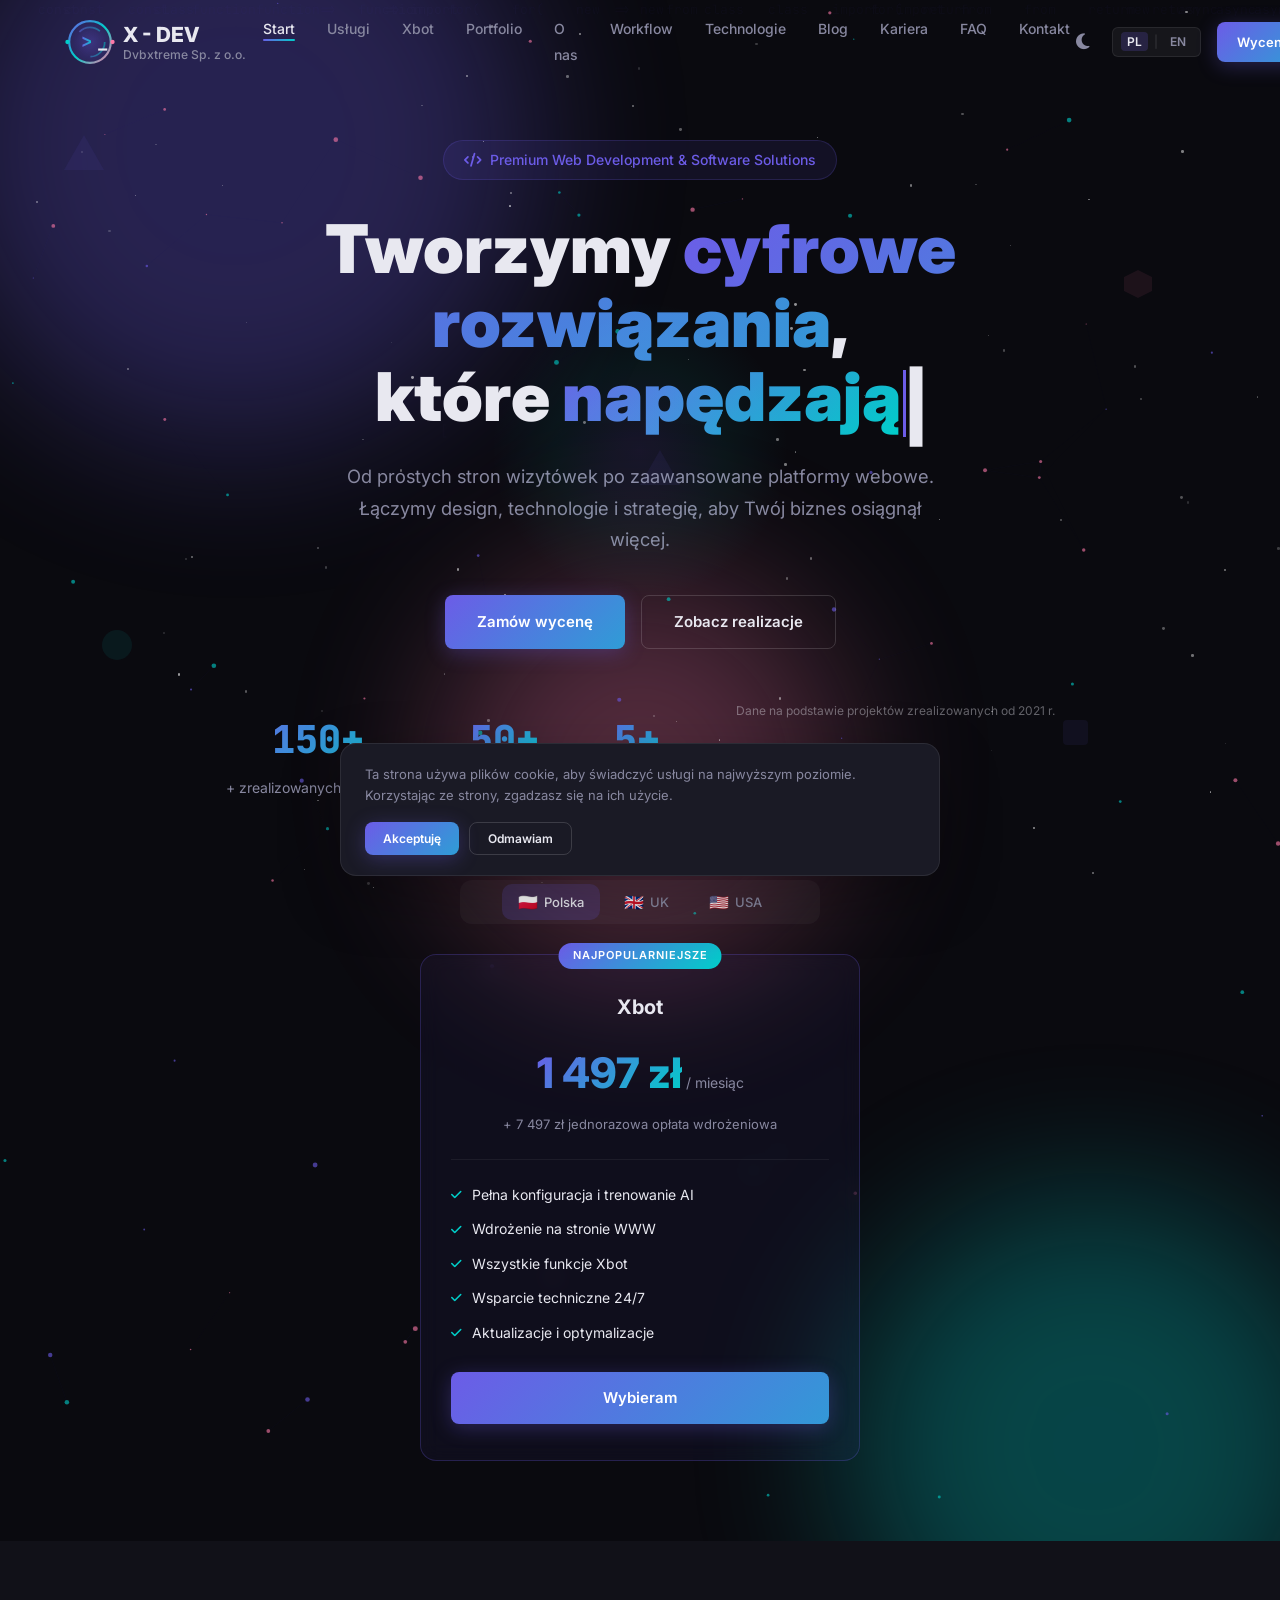
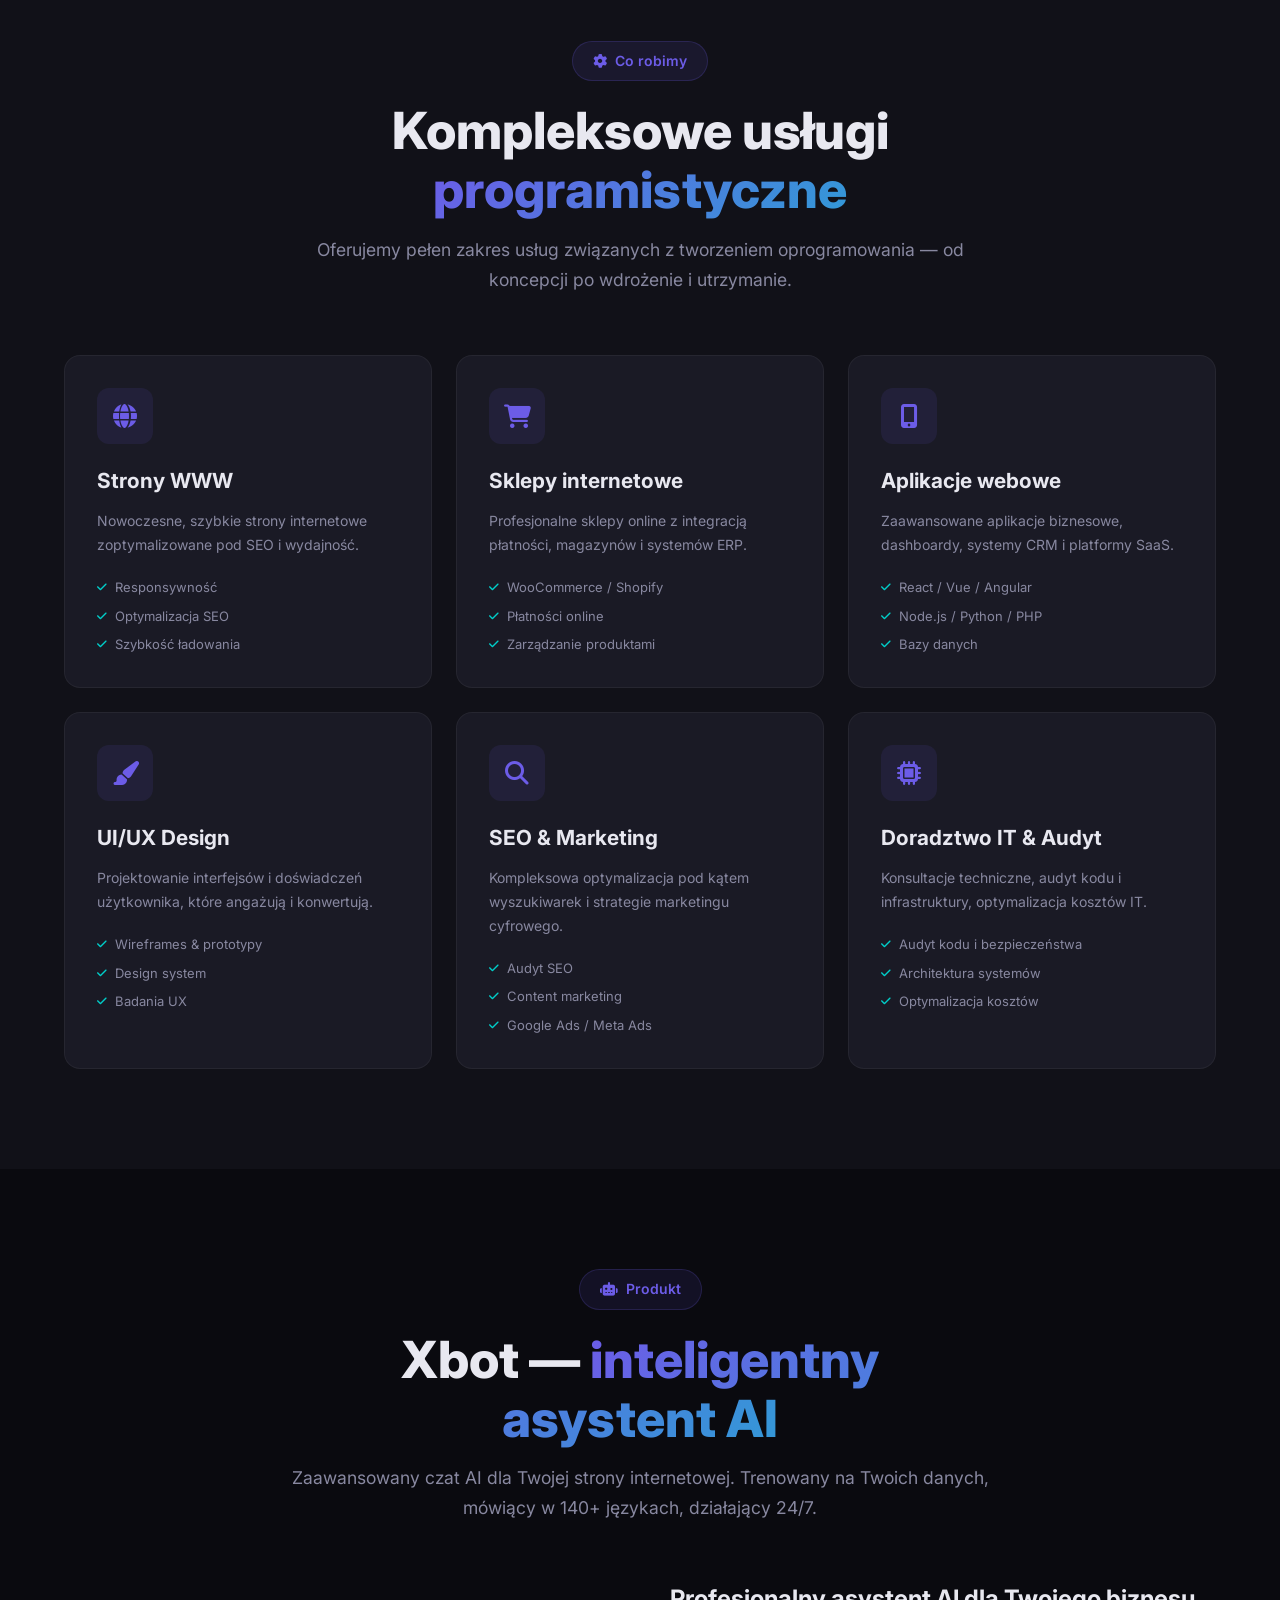
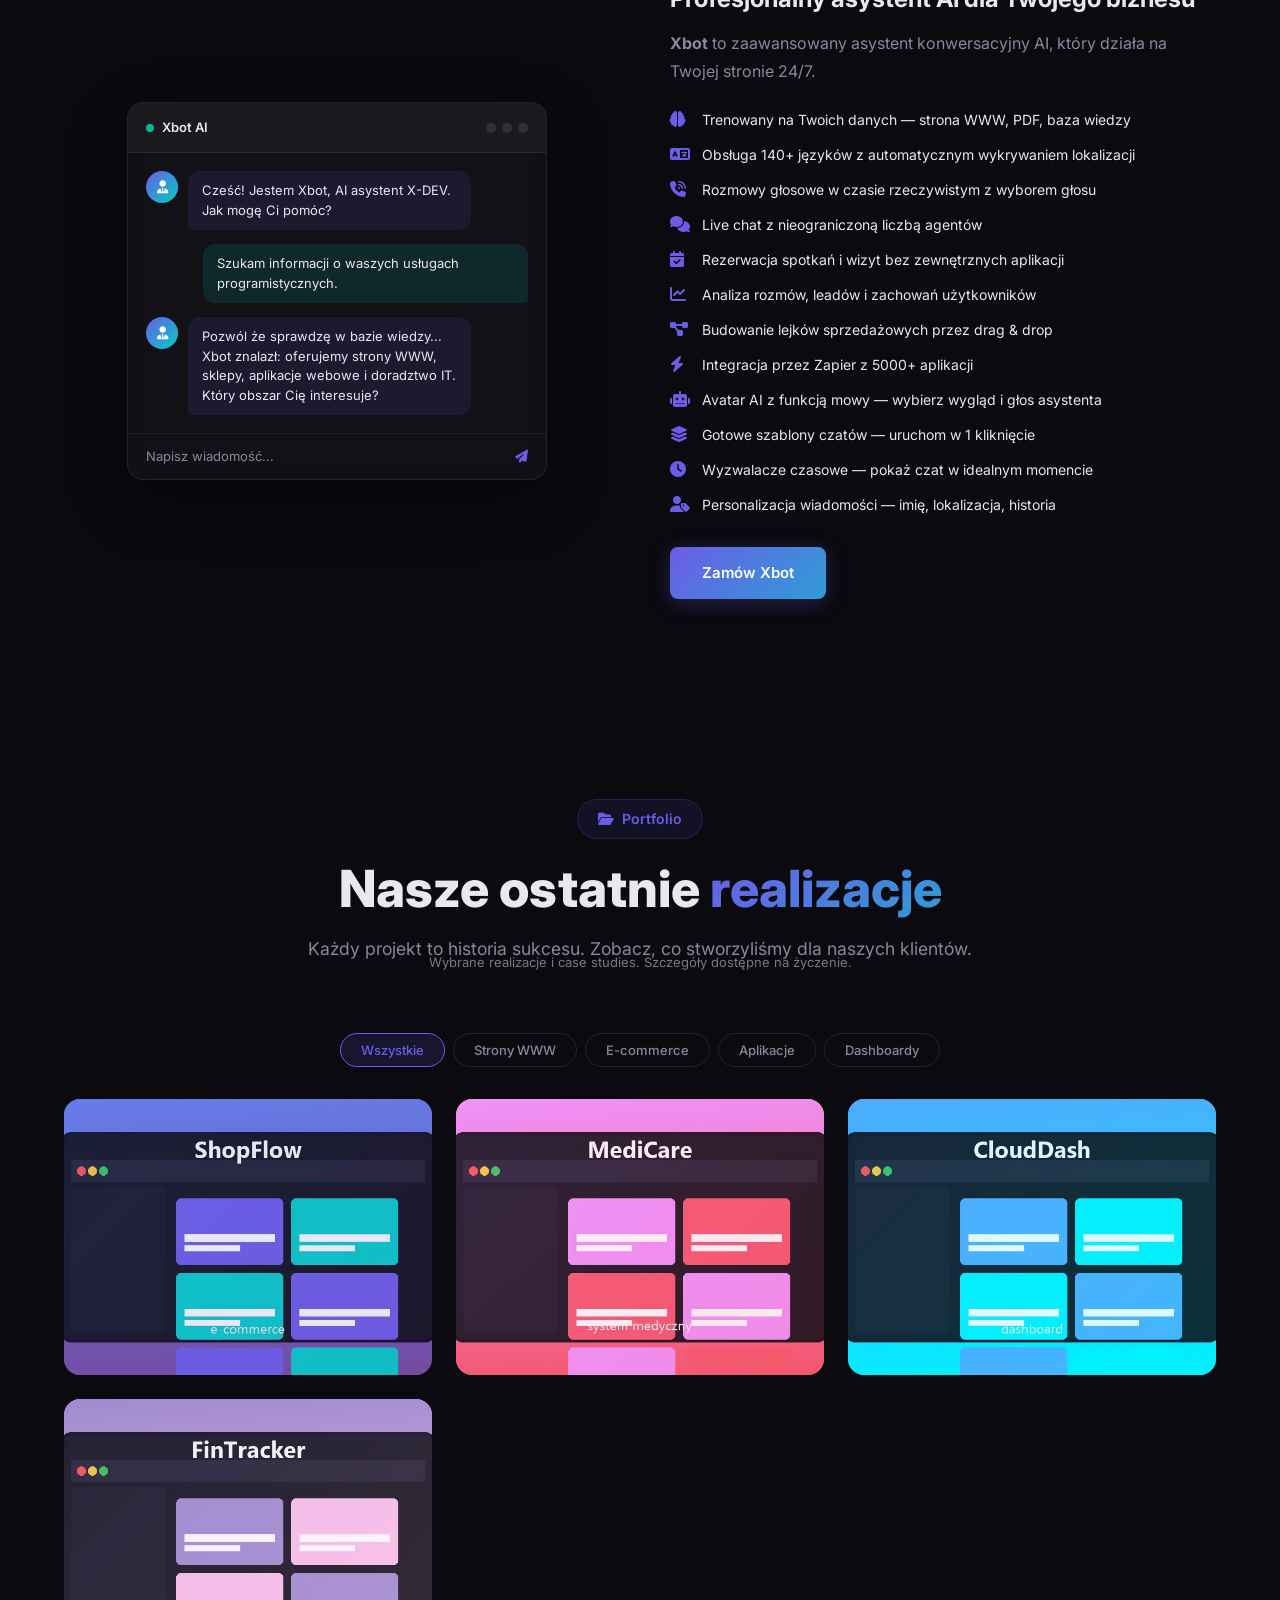
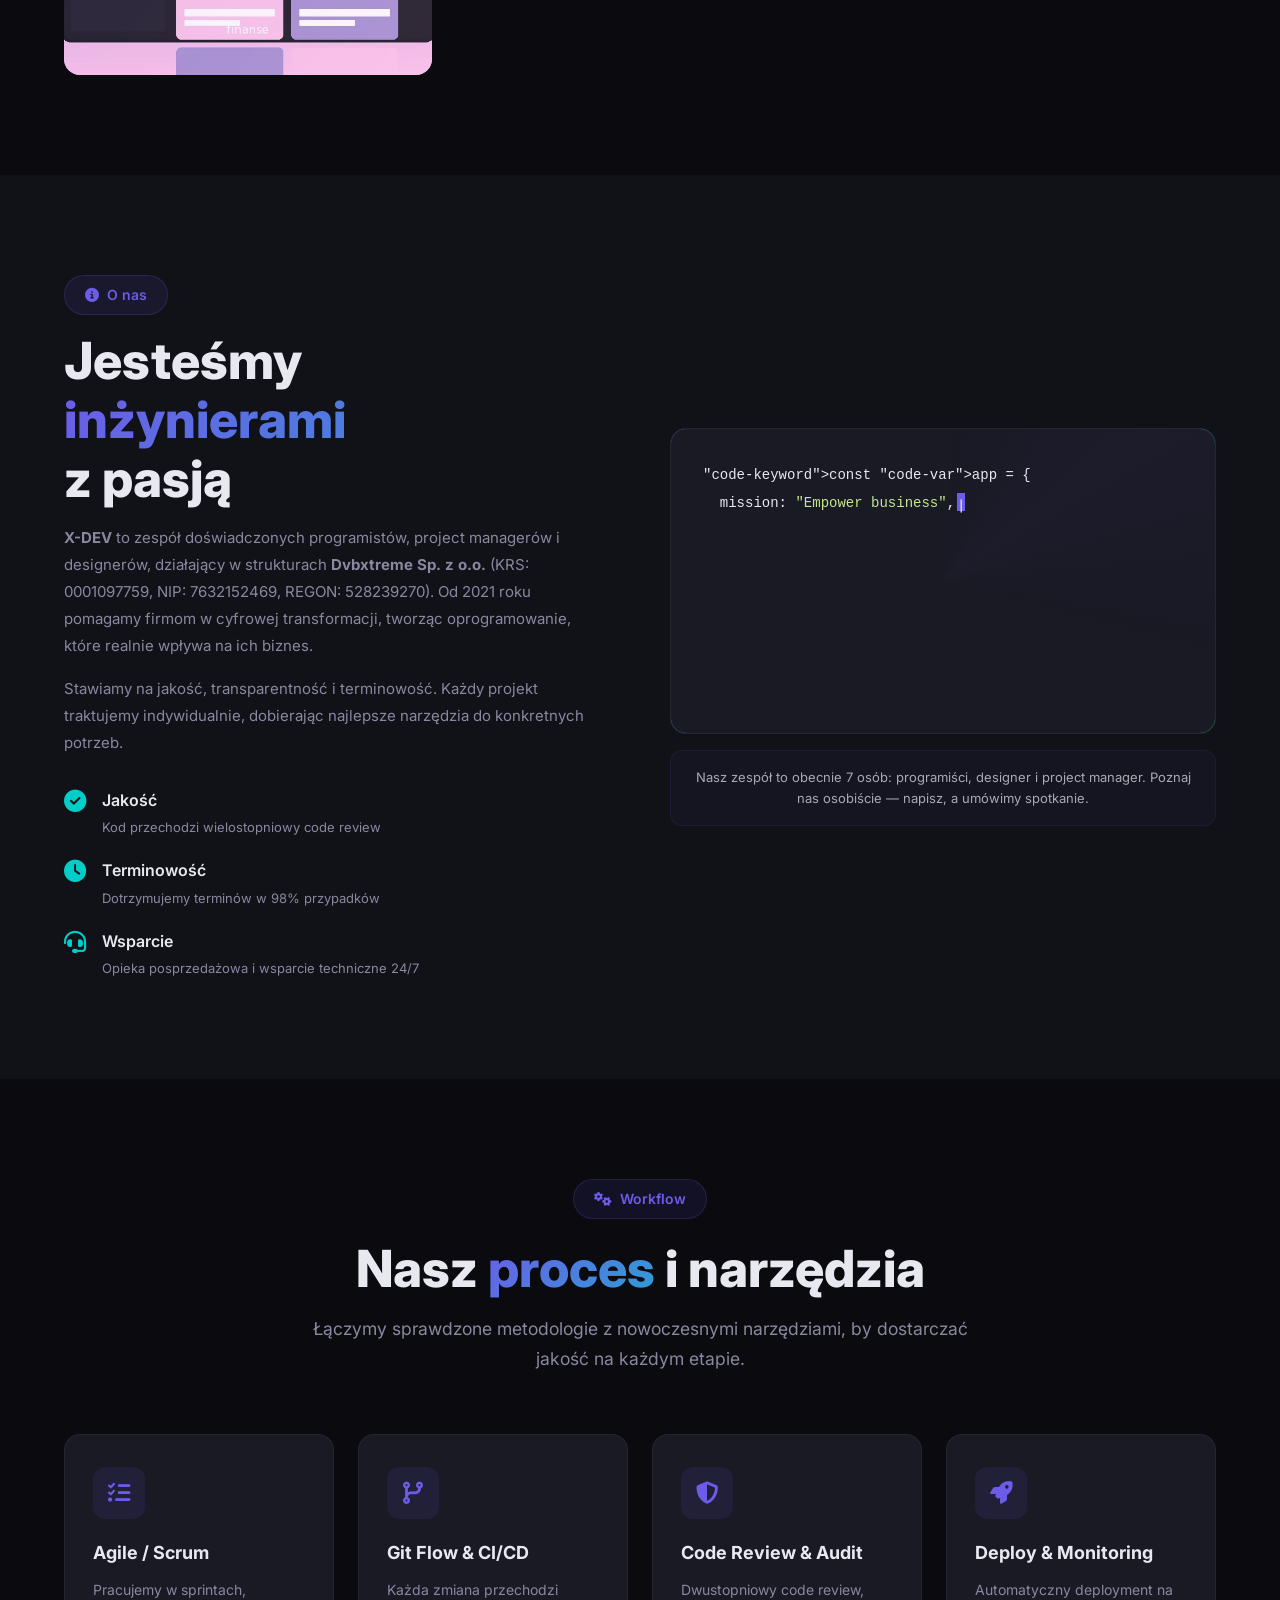
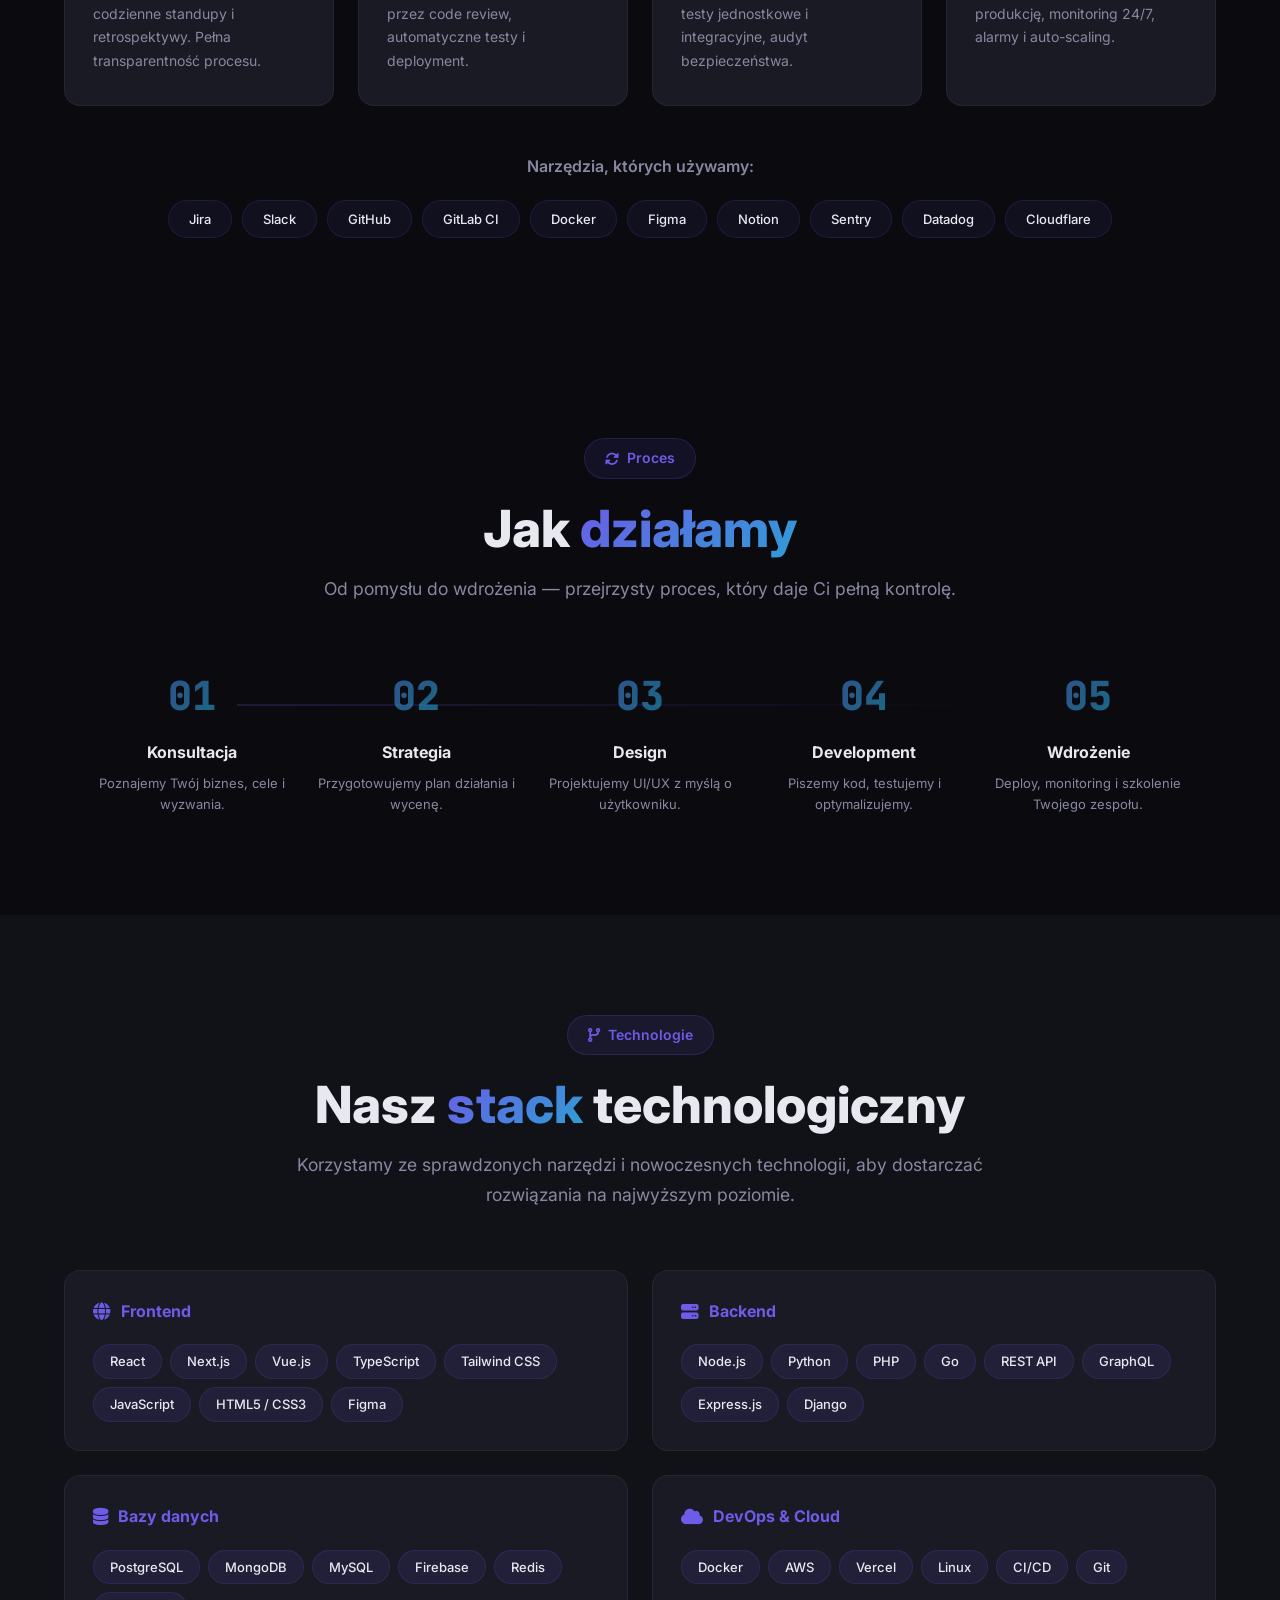
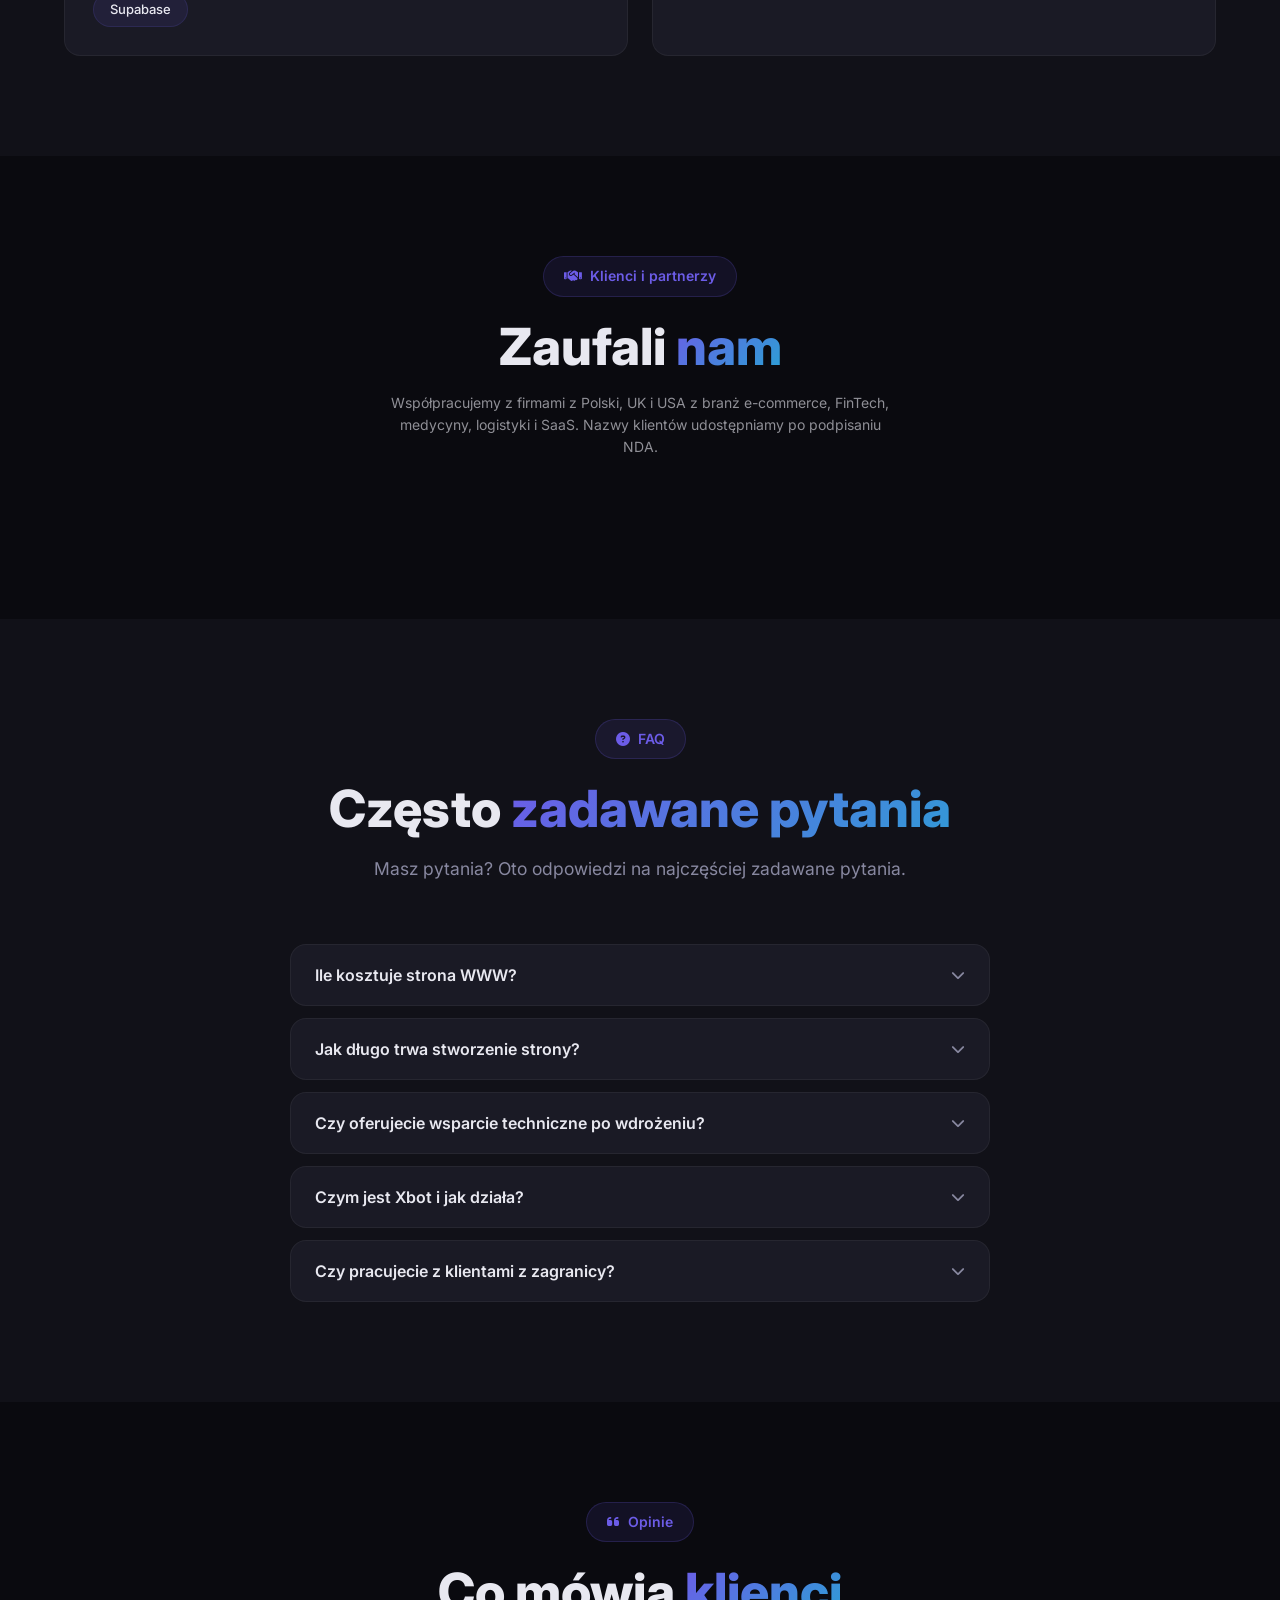
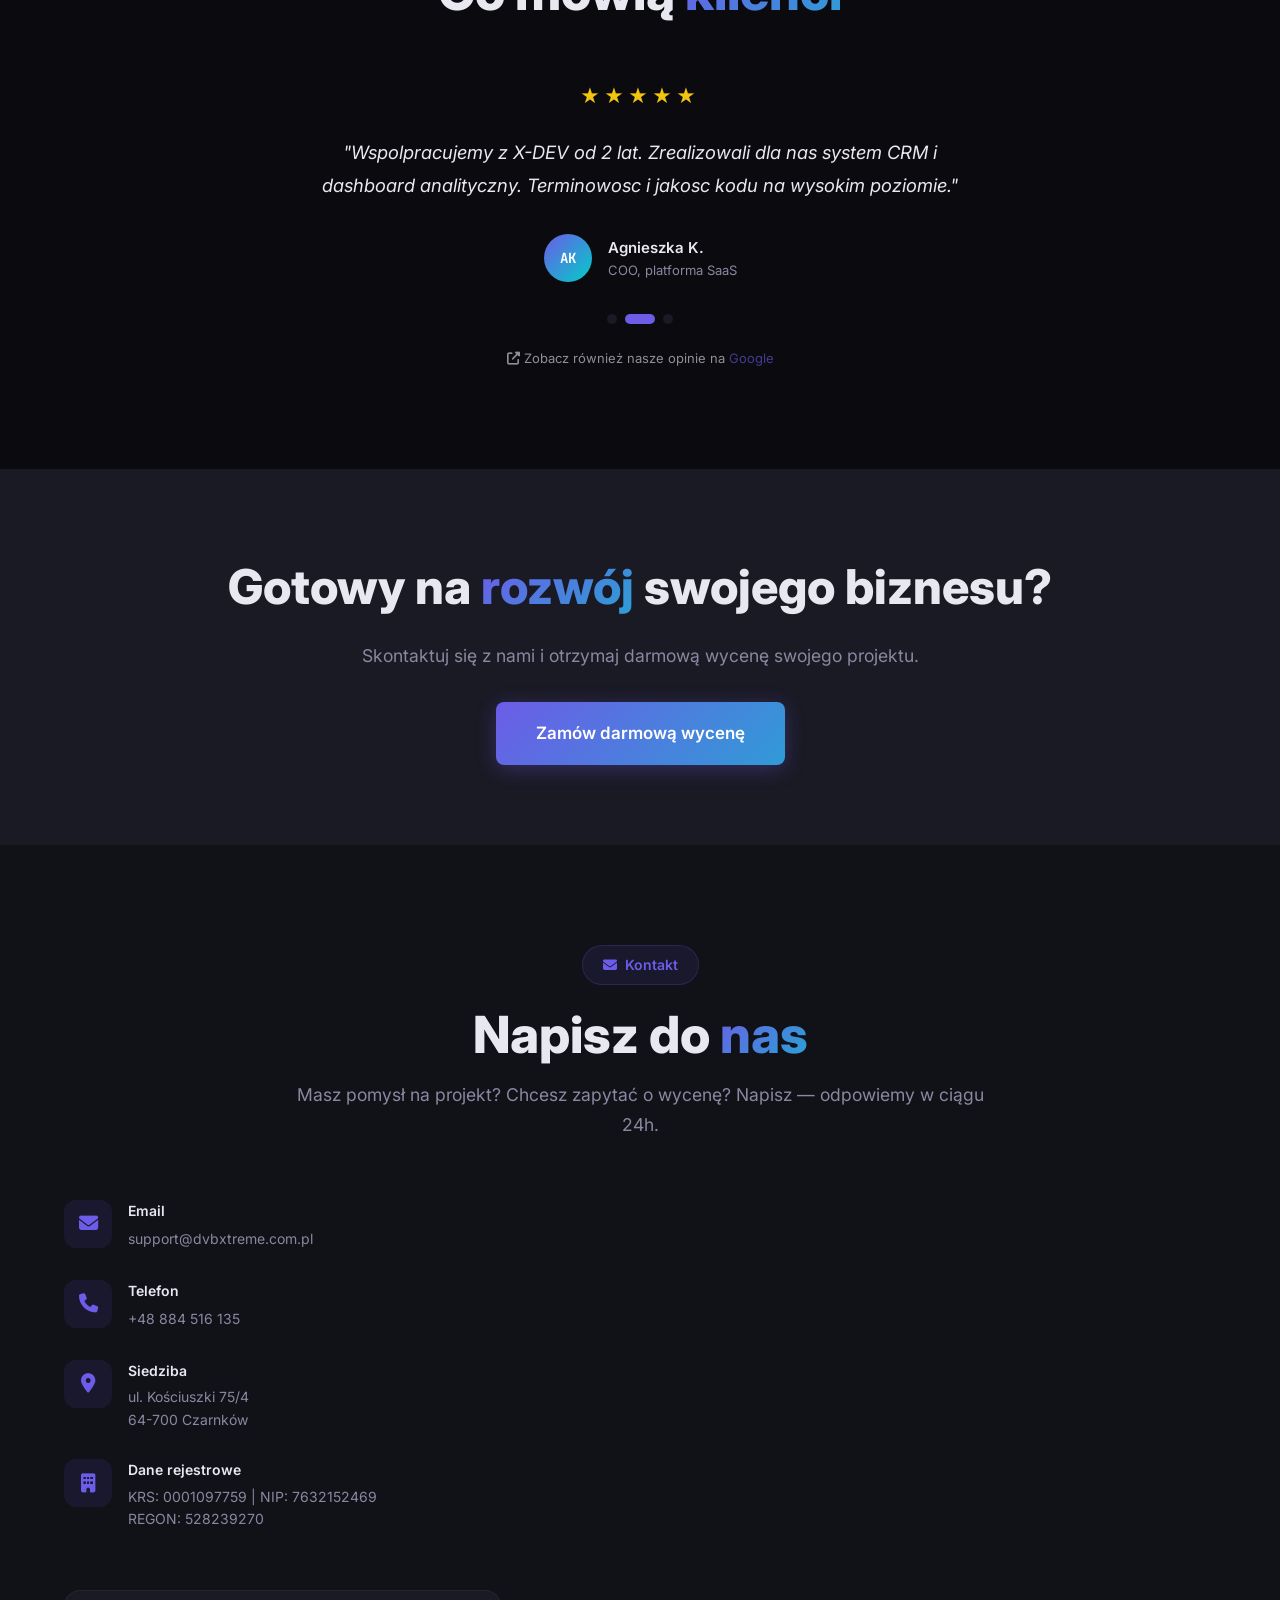
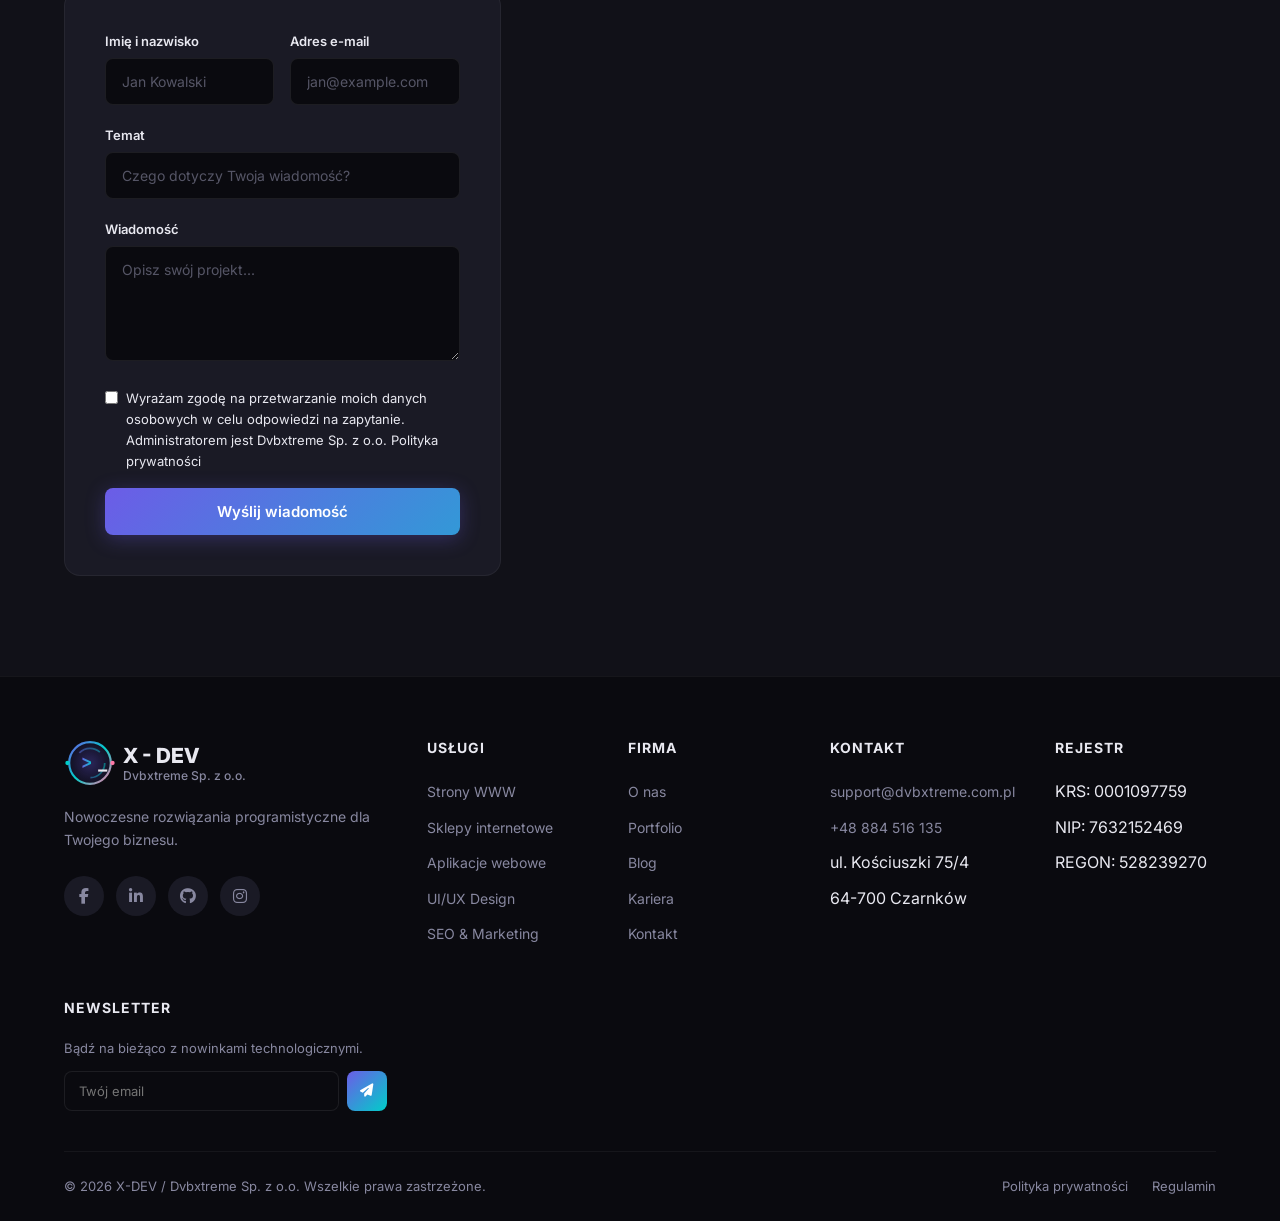
==== index.html @ 11e37fc8 "Initial commit: X-DEV agency website - Full static site: index, blog, kariera, 404, polityka, regula" ====
<!DOCTYPE html>
<html lang="pl-PL">
<head>
<meta charset="UTF-8">
<meta name="viewport" content="width=device-width, initial-scale=1.0">
<title>X-DEV – Agencja Tworzenia Stron WWW, Aplikacji Webowych i Sklepów Online | Dvbxtreme Sp. z o.o.</title>
<meta name="description" content="Profesjonalna agencja programistyczna X-DEV: strony internetowe, sklepy online, aplikacje webowe, UI/UX design, SEO i doradztwo IT. Sprawdź nasze realizacje i zamów darmową wycenę!">
<meta name="keywords" content="agencja programistyczna, tworzenie stron www, aplikacje webowe, sklepy internetowe, programowanie, seo, x-dev, dvbxtreme, agencja interaktywna, software house, web development, e-commerce, react, node.js">
<meta name="author" content="X-DEV / Dvbxtreme Sp. z o.o.">
<meta name="robots" content="index, follow, max-snippet:-1, max-image-preview:large">
<meta name="revisit-after" content="7 days">
<link rel="canonical" href="https://www.dvbxtreme.com.pl/">

<meta property="og:type" content="website">
<meta property="og:title" content="X-DEV – Profesjonalne Tworzenie Stron i Aplikacji Webowych">
<meta property="og:description" content="Nowoczesne strony www, aplikacje webowe i sklepy internetowe. Wysoka konwersja, SEO, szybkość. Darmowa wycena!">
<meta property="og:url" content="https://www.dvbxtreme.com.pl/">
<meta property="og:site_name" content="X-DEV">
<meta property="og:locale" content="pl_PL">
<meta property="og:image" content="https://www.dvbxtreme.com.pl/og-image.jpg">
<meta property="og:image:width" content="1200">
<meta property="og:image:height" content="630">

<meta name="twitter:card" content="summary_large_image">
<meta name="twitter:title" content="X-DEV – Agencja Programistyczna | Strony WWW i Aplikacje">
<meta name="twitter:description" content="Tworzymy nowoczesne aplikacje i strony, które przyciągają klientów i zwiększają sprzedaż.">
<meta name="twitter:image" content="https://www.dvbxtreme.com.pl/og-image.jpg">

<link rel="alternate" href="https://www.dvbxtreme.com.pl/" hreflang="pl-PL">
<link rel="alternate" href="https://www.dvbxtreme.com.pl/" hreflang="x-default">

<script type="application/ld+json">
{
  "@context": "https://schema.org",
  "@graph": [
    {
      "@type": "Organization",
      "@id": "https://www.dvbxtreme.com.pl/#organization",
      "name": "X-DEV",
      "alternateName": "Dvbxtreme Sp. z o.o.",
      "url": "https://www.dvbxtreme.com.pl/",
      "logo": {
        "@type": "ImageObject",
        "url": "https://www.dvbxtreme.com.pl/logo.png",
        "width": 600,
        "height": 60
      },
      "description": "Agencja programistyczna specjalizująca się w tworzeniu stron WWW, aplikacji webowych i systemów dedykowanych.",
      "address": {
        "@type": "PostalAddress",
        "streetAddress": "ul. Kościuszki 75/4",
        "addressLocality": "Czarnków",
        "postalCode": "64-700",
        "addressCountry": "PL"
      },
      "contactPoint": {
        "@type": "ContactPoint",
        "telephone": "+48-884516135",
        "contactType": "sales",
        "availableLanguage": ["Polish", "English"],
        "areaServed": ["PL", "GB", "US", "EU"]
      },
      "sameAs": [
        "https://www.facebook.com/xdev",
        "https://www.linkedin.com/company/xdev",
        "https://github.com/xdev"
      ],
      "identifier": [
        { "@type": "PropertyValue", "name": "KRS", "value": "0001097759" },
        { "@type": "PropertyValue", "name": "REGON", "value": "528239270" },
        { "@type": "PropertyValue", "name": "NIP", "value": "7632152469" }
      ],
      "foundingDate": "2021",
      "numberOfEmployees": { "@type": "QuantitativeValue", "minValue": 5, "maxValue": 20 }
    },
    {
      "@type": "WebSite",
      "@id": "https://www.dvbxtreme.com.pl/#website",
      "url": "https://www.dvbxtreme.com.pl/",
      "name": "X-DEV – Agencja Tworzenia Stron i Aplikacji",
      "description": "Profesjonalne tworzenie stron WWW, sklepów internetowych i aplikacji webowych.",
      "publisher": { "@id": "https://www.dvbxtreme.com.pl/#organization" },
      "inLanguage": "pl-PL"
    },
    {
      "@type": "WebPage",
      "@id": "https://www.dvbxtreme.com.pl/#webpage",
      "url": "https://www.dvbxtreme.com.pl/",
      "name": "X-DEV – Agencja Tworzenia Stron i Aplikacji | Dvbxtreme Sp. z o.o.",
      "isPartOf": { "@id": "https://www.dvbxtreme.com.pl/#website" },
      "about": { "@id": "https://www.dvbxtreme.com.pl/#organization" },
      "description": "Profesjonalna agencja programistyczna: strony www, sklepy online, aplikacje webowe, UI/UX design, SEO i doradztwo IT.",
      "breadcrumb": { "@id": "https://www.dvbxtreme.com.pl/#breadcrumb" }
    },
    {
      "@type": "BreadcrumbList",
      "@id": "https://www.dvbxtreme.com.pl/#breadcrumb",
      "itemListElement": [
        { "@type": "ListItem", "position": 1, "name": "Strona główna", "item": "https://www.dvbxtreme.com.pl/" }
      ]
    }
  ]
}
</script>

<script type="application/ld+json">
{
  "@context": "https://schema.org",
  "@type": "ItemList",
  "itemListElement": [
    {
      "@type": "Service",
      "position": 1,
      "name": "Tworzenie stron WWW",
      "description": "Nowoczesne, szybkie strony internetowe zoptymalizowane pod SEO i wydajność.",
      "provider": { "@id": "https://www.dvbxtreme.com.pl/#organization" }
    },
    {
      "@type": "Service",
      "position": 2,
      "name": "Sklepy internetowe",
      "description": "Profesjonalne sklepy online z integracją płatności, magazynów i systemów ERP.",
      "provider": { "@id": "https://www.dvbxtreme.com.pl/#organization" }
    },
    {
      "@type": "Service",
      "position": 3,
      "name": "Aplikacje webowe",
      "description": "Zaawansowane aplikacje biznesowe, dashboardy, systemy CRM i platformy SaaS.",
      "provider": { "@id": "https://www.dvbxtreme.com.pl/#organization" }
    },
    {
      "@type": "Service",
      "position": 4,
      "name": "UI/UX Design",
      "description": "Projektowanie interfejsów i doświadczeń użytkownika, które angażują i konwertują.",
      "provider": { "@id": "https://www.dvbxtreme.com.pl/#organization" }
    },
    {
      "@type": "Service",
      "position": 5,
      "name": "SEO & Marketing",
      "description": "Kompleksowa optymalizacja pod kątem wyszukiwarek i strategie marketingu cyfrowego.",
      "provider": { "@id": "https://www.dvbxtreme.com.pl/#organization" }
    },
    {
      "@type": "Service",
      "position": 6,
      "name": "Doradztwo IT & Audyt",
      "description": "Konsultacje techniczne, audyt kodu i infrastruktury, optymalizacja kosztów IT.",
      "provider": { "@id": "https://www.dvbxtreme.com.pl/#organization" }
    },
    {
      "@type": "Service",
      "position": 7,
      "name": "Xbot AI – inteligentny asystent konwersacyjny",
      "description": "Zaawansowany czat AI dla Twojej strony internetowej. Trenowany na Twoich danych, mówiący w 140+ językach.",
      "provider": { "@id": "https://www.dvbxtreme.com.pl/#organization" }
    }
  ]
}
</script>

<script type="application/ld+json">
{
  "@context": "https://schema.org",
  "@type": "FAQPage",
  "mainEntity": [
    {
      "@type": "Question",
      "name": "Ile kosztuje strona internetowa?",
      "acceptedAnswer": { "@type": "Answer", "text": "Cena zależy od złożoności projektu. Proste strony wizytówki zaczynają się od 3 000 zł, zaawansowane platformy i sklepy to koszt od 10 000 zł. Zapraszamy do kontaktu po darmową wycenę." }
    },
    {
      "@type": "Question",
      "name": "Jak długo trwa tworzenie strony?",
      "acceptedAnswer": { "@type": "Answer", "text": "Standardowa strona wizytówka to 2-4 tygodnie. Sklep internetowy lub aplikacja webowa to zwykle 6-12 tygodni." }
    },
    {
      "@type": "Question",
      "name": "Czym jest Xbot AI?",
      "acceptedAnswer": { "@type": "Answer", "text": "Xbot to inteligentny asystent AI, który można wytrenować na danych Twojej firmy. Działa 24/7 na stronie, odpowiada na pytania klientów, rezerwuje spotkania i zbiera leady." }
    },
    {
      "@type": "Question",
      "name": "Czy obsługujecie klientów z zagranicy?",
      "acceptedAnswer": { "@type": "Answer", "text": "Tak, obsługujemy klientów z Polski, UK, USA i całej Europy. Prowadzimy projekty w języku polskim i angielskim." }
    }
  ]
}
</script>

<link rel="preconnect" href="https://fonts.googleapis.com">
<link rel="preconnect" href="https://fonts.gstatic.com" crossorigin>
<link rel="dns-prefetch" href="https://cdnjs.cloudflare.com">
<link rel="preload" href="https://fonts.googleapis.com/css2?family=Inter:wght@400;500;600;700;800&family=JetBrains+Mono:wght@500;700&display=swap" as="style">
<link href="https://fonts.googleapis.com/css2?family=Inter:wght@300;400;500;600;700;800;900&family=JetBrains+Mono:wght@400;500;700&display=swap" rel="stylesheet">

<!-- Google tag (gtag.js) - odkomentuj i wstaw swoje ID z Google Analytics
<script async src="https://www.googletagmanager.com/gtag/js?id=G-XXXXXXXXXX"></script>
<script>
window.dataLayer = window.dataLayer || [];
function gtag(){dataLayer.push(arguments);}
gtag('js', new Date());
gtag('config', 'G-XXXXXXXXXX');
</script>
-->

<!-- Google Search Console - odkomentuj i wstaw swój meta tag
<meta name="google-site-verification" content="TWÓJ_KOD_WERYFIKACYJNY">
-->
<link rel="stylesheet" href="https://cdnjs.cloudflare.com/ajax/libs/font-awesome/6.5.1/css/all.min.css">
<link rel="stylesheet" href="style.css">
<link rel="manifest" href="manifest.json">
<meta name="theme-color" content="#0a0a0f" id="themeColorMeta">
<link rel="icon" type="image/svg+xml" href="icons/icon.svg">
<link rel="icon" type="image/png" sizes="16x16" href="icons/icon-16.png">
<link rel="icon" type="image/png" sizes="32x32" href="icons/icon-32.png">
<link rel="icon" type="image/png" sizes="192x192" href="icons/icon-192.png">
<link rel="icon" type="image/png" sizes="512x512" href="icons/icon-512.png">
<link rel="apple-touch-icon" href="icons/icon-192.png">
<link rel="shortcut icon" href="favicon.ico">
<meta name="msapplication-TileColor" content="#0a0a0f">
<meta name="msapplication-TileImage" content="icons/icon-192.png">
</head>
<body>

<div id="loader">
  <div class="loader-content">
    <div class="loader-logo">&lt;X-DEV /&gt;</div>
    <div class="loader-text" data-i18n="loader.text">creative solutions for business & beyond</div>
    <div class="loader-bar"><span></span></div>
  </div>
</div>

<div id="cursorGlow"></div>

<div class="floating-shapes">
  <div class="shape shape-triangle" style="top:15%;left:5%;animation-delay:0s;animation-duration:18s;"></div>
  <div class="shape shape-circle" style="top:70%;left:8%;animation-delay:-3s;animation-duration:22s;"></div>
  <div class="shape shape-hexagon" style="top:30%;right:10%;animation-delay:-7s;animation-duration:16s;"></div>
  <div class="shape shape-square" style="top:80%;right:15%;animation-delay:-11s;animation-duration:20s;"></div>
  <div class="shape shape-triangle" style="top:50%;left:50%;animation-delay:-5s;animation-duration:25s;"></div>
  <div class="shape shape-circle" style="bottom:10%;left:30%;animation-delay:-9s;animation-duration:19s;"></div>
</div>

<div class="code-rain-bg" aria-hidden="true">
  <span>const</span><span>function</span><span>=> </span><span>for(</span><span>new</span><span>class</span><span>import</span><span>from</span><span>return</span><span>async</span>
  <span>const</span><span>function</span><span>=> </span><span>for(</span><span>new</span><span>class</span><span>import</span><span>from</span><span>return</span><span>async</span>
  <span>const</span><span>function</span><span>=> </span><span>for(</span><span>new</span><span>class</span><span>import</span><span>from</span><span>return</span><span>async</span>
</div>

<nav class="navbar" id="navbar">
  <div class="container nav-container">
        <a href="#hero" class="nav-logo">
          <svg class="logo-svg" viewBox="0 0 230 60" fill="none" xmlns="http://www.w3.org/2000/svg">
        <defs>
          <linearGradient id="logoGrad" x1="0" y1="0" x2="1" y2="1">
            <stop offset="0%" stop-color="#6c5ce7"/>
            <stop offset="50%" stop-color="#00cec9"/>
            <stop offset="100%" stop-color="#fd79a8"/>
          </linearGradient>
          <linearGradient id="logoGrad2" x1="0" y1="0" x2="1" y2="0">
            <stop offset="0%" stop-color="#6c5ce7"/>
            <stop offset="100%" stop-color="#00cec9"/>
          </linearGradient>
          <radialGradient id="glowGrad" cx="50%" cy="50%" r="50%">
            <stop offset="0%" stop-color="#6c5ce7" stop-opacity="0.3"/>
            <stop offset="100%" stop-color="#6c5ce7" stop-opacity="0"/>
          </radialGradient>
        </defs>
        <circle cx="30" cy="30" r="27" fill="url(#glowGrad)" class="logo-glow"/>
        <circle cx="30" cy="30" r="24" stroke="url(#logoGrad)" stroke-width="2.5" fill="rgba(108,92,231,0.06)" class="logo-ring"/>
        <circle cx="30" cy="30" r="17" stroke="url(#logoGrad2)" stroke-width="2" stroke-dasharray="26 40" fill="none" class="logo-ring-inner" opacity="0.5"/>
        <text x="20" y="37" font-family="'JetBrains Mono',monospace" font-weight="700" font-size="22" fill="url(#logoGrad2)" class="logo-prompt">&gt;</text>
        <text x="38" y="37" font-family="'JetBrains Mono',monospace" font-weight="700" font-size="22" fill="#e8e8f0" class="logo-underscore">_</text>
        <circle cx="4" cy="30" r="2.5" fill="#00cec9" class="logo-dot logo-dot1"/>
        <circle cx="56" cy="30" r="2.5" fill="#fd79a8" class="logo-dot logo-dot2"/>
        <text x="68" y="30" font-family="'Inter',sans-serif" font-weight="800" font-size="24" fill="#e8e8f0" class="logo-text">X - DEV</text>
        <text x="68" y="50" font-family="'Inter',sans-serif" font-weight="500" font-size="14" fill="#8888a0" class="logo-sub">Dvbxtreme Sp. z o.o.</text>
      </svg>
    </a>
    <ul class="nav-links" id="navLinks">
      <li><a href="#hero" class="nav-link active" data-i18n="nav.start">Start</a></li>
      <li><a href="#services" class="nav-link" data-i18n="nav.services">Usługi</a></li>
      <li><a href="#xbot" class="nav-link" data-i18n="nav.xbot">Xbot</a></li>
      <li><a href="#portfolio" class="nav-link" data-i18n="nav.portfolio">Portfolio</a></li>
      <li><a href="#about" class="nav-link" data-i18n="nav.about">O nas</a></li>
      <li><a href="#workflow" class="nav-link" data-i18n="nav.workflow">Workflow</a></li>
      <li><a href="#tech" class="nav-link" data-i18n="nav.tech">Technologie</a></li>
      <li><a href="blog.html" class="nav-link" data-i18n="nav.blog">Blog</a></li>
      <li><a href="kariera.html" class="nav-link" data-i18n="nav.careers">Kariera</a></li>
      <li><a href="#faq" class="nav-link" data-i18n="nav.faq">FAQ</a></li>
      <li><a href="#contact" class="nav-link" data-i18n="nav.contact">Kontakt</a></li>
    </ul>
    <div class="nav-actions">
      <button class="theme-toggle" id="themeToggle" aria-label="Tryb jasny/ciemny">
        <i class="fas fa-moon"></i>
        <i class="fas fa-sun"></i>
      </button>
      <div class="lang-switcher">
        <button class="lang-btn active" data-lang="pl">PL</button>
        <span class="lang-divider">|</span>
        <button class="lang-btn" data-lang="en">EN</button>
      </div>
      <a href="#contact" class="btn btn-primary btn-sm" data-i18n="nav.cta">Wycena <i class="fas fa-arrow-right"></i></a>
      <button class="hamburger" id="hamburger" aria-label="Menu">
        <span></span><span></span><span></span>
      </button>
    </div>
  </div>
</nav>

<section class="hero" id="hero">
  <div class="hero-bg">
    <div class="gradient-orb orb1"></div>
    <div class="gradient-orb orb2"></div>
    <div class="gradient-orb orb3"></div>
    <canvas id="particleCanvas"></canvas>
    <div class="matrix-rain" id="matrixRain"></div>
  </div>
  <div class="container hero-container">
    <div class="hero-badge reveal">
      <i class="fas fa-code"></i> <span data-i18n="hero.badge">Premium Web Development & Software Solutions</span>
    </div>
    <h1 class="hero-title reveal">
      <span data-i18n="hero.title1">Tworzymy</span> <span class="gradient-text" data-i18n="hero.title2">cyfrowe rozwiązania</span>,<br>
      <span data-i18n="hero.title3">które</span> <span class="typing-wrapper"><span class="typing" id="typing"></span><span class="cursor">|</span></span>
    </h1>
    <p class="hero-desc reveal" data-i18n="hero.desc">
      Od prostych stron wizytówek po zaawansowane platformy webowe. 
      Łączymy design, technologie i strategię, aby Twój biznes osiągnął więcej.
    </p>
    <div class="hero-actions reveal">
      <a href="#contact" class="btn btn-primary" data-i18n="hero.btn1">Zamów wycenę <i class="fas fa-arrow-right"></i></a>
      <a href="#portfolio" class="btn btn-outline" data-i18n="hero.btn2">Zobacz realizacje</a>
    </div>
    <div class="hero-stats reveal">
      <div class="stat-item">
        <span class="stat-number" data-target="150">0</span>
        <span class="stat-label" data-i18n="hero.stat1">+ zrealizowanych projektów</span>
      </div>
      <div class="stat-item">
        <span class="stat-number" data-target="50">0</span>
        <span class="stat-label" data-i18n="hero.stat2">+ klientów</span>
      </div>
      <div class="stat-item">
        <span class="stat-number" data-target="5">0</span>
        <span class="stat-label" data-i18n="hero.stat3">lat na rynku</span>
      </div>
      <p style="grid-column:1/-1;text-align:center;font-size:12px;opacity:0.4;margin-top:-8px;" data-i18n="hero.stats_note">Dane na podstawie projektów zrealizowanych od 2021 r.</p>
    </div>
    <div class="xbot-pricing reveal">
      <div class="region-switcher">
        <button class="region-btn active" data-region="pl">
          <span class="region-flag">🇵🇱</span> Polska
        </button>
        <button class="region-btn" data-region="uk">
          <span class="region-flag">🇬🇧</span> UK
        </button>
        <button class="region-btn" data-region="usa">
          <span class="region-flag">🇺🇸</span> USA
        </button>
      </div>
      <div class="pricing-card pricing-card-featured">
        <div class="pricing-badge pricing-badge-best" data-i18n="xbot.badge1">Najpopularniejsze</div>
        <h3 class="pricing-name">Xbot</h3>
        <div class="pricing-price">
          <span class="price" id="region-monthly">1 497 zł</span>
            <span class="price-period" data-i18n="xbot.per1">/ miesiąc</span>
        </div>
        <div class="pricing-setup">
          <span id="region-setup-price">+ 7 497 zł</span>
          <span data-i18n="xbot.setup_label">jednorazowego setupu</span>
        </div>
        <ul class="pricing-features">
          <li><i class="fas fa-check"></i> <span data-i18n="xbot.pf1">Pełna konfiguracja i trenowanie AI</span></li>
          <li><i class="fas fa-check"></i> <span data-i18n="xbot.pf2">Wdrożenie na stronie WWW</span></li>
          <li><i class="fas fa-check"></i> <span data-i18n="xbot.pf3">Wszystkie funkcje Xbot</span></li>
          <li><i class="fas fa-check"></i> <span data-i18n="xbot.pf4">Wsparcie techniczne 24/7</span></li>
          <li><i class="fas fa-check"></i> <span data-i18n="xbot.pf5">Aktualizacje i optymalizacje</span></li>
        </ul>
        <a href="#contact" class="btn btn-primary pricing-btn" data-i18n="xbot.choose1">Wybieram <i class="fas fa-arrow-right"></i></a>
      </div>
    </div>
  </div>
</section>

<section class="services" id="services">
  <div class="container">
    <div class="section-header reveal">
      <span class="section-tag"><i class="fas fa-cog"></i> <span data-i18n="services.tag">Co robimy</span></span>
      <h2 class="section-title"><span data-i18n="services.title">Kompleksowe usługi</span> <span class="gradient-text" data-i18n="services.title2">programistyczne</span></h2>
      <p class="section-desc" data-i18n="services.desc">Oferujemy pełen zakres usług związanych z tworzeniem oprogramowania — od koncepcji po wdrożenie i utrzymanie.</p>
    </div>
    <div class="services-grid">
      <div class="service-card reveal" data-delay="0">
        <div class="service-icon"><i class="fas fa-globe"></i></div>
        <h3 data-i18n="services.card1.title">Strony WWW</h3>
        <p data-i18n="services.card1.desc">Nowoczesne, szybkie strony internetowe zoptymalizowane pod SEO i wydajność.</p>
        <ul class="service-features">
          <li><i class="fas fa-check"></i> <span data-i18n="services.card1.f1">Responsywność</span></li>
          <li><i class="fas fa-check"></i> <span data-i18n="services.card1.f2">SEO optymalizacja</span></li>
          <li><i class="fas fa-check"></i> <span data-i18n="services.card1.f3">Szybkość ładowania</span></li>
        </ul>
      </div>
      <div class="service-card reveal" data-delay="100">
        <div class="service-icon"><i class="fas fa-shopping-cart"></i></div>
        <h3 data-i18n="services.card2.title">Sklepy internetowe</h3>
        <p data-i18n="services.card2.desc">Profesjonalne sklepy online z integracją płatności, magazynów i systemów ERP.</p>
        <ul class="service-features">
          <li><i class="fas fa-check"></i> <span data-i18n="services.card2.f1">WooCommerce / Shopify</span></li>
          <li><i class="fas fa-check"></i> <span data-i18n="services.card2.f2">Płatności online</span></li>
          <li><i class="fas fa-check"></i> <span data-i18n="services.card2.f3">Zarządzanie produktami</span></li>
        </ul>
      </div>
      <div class="service-card reveal" data-delay="200">
        <div class="service-icon"><i class="fas fa-mobile-alt"></i></div>
        <h3 data-i18n="services.card3.title">Aplikacje webowe</h3>
        <p data-i18n="services.card3.desc">Zaawansowane aplikacje biznesowe, dashboardy, systemy CRM i platformy SaaS.</p>
        <ul class="service-features">
          <li><i class="fas fa-check"></i> <span data-i18n="services.card3.f1">React / Vue / Angular</span></li>
          <li><i class="fas fa-check"></i> <span data-i18n="services.card3.f2">Node.js / Python / PHP</span></li>
          <li><i class="fas fa-check"></i> <span data-i18n="services.card3.f3">Bazy danych</span></li>
        </ul>
      </div>
      <div class="service-card reveal" data-delay="300">
        <div class="service-icon"><i class="fas fa-paint-brush"></i></div>
        <h3 data-i18n="services.card4.title">UI/UX Design</h3>
        <p data-i18n="services.card4.desc">Projektowanie interfejsów i doświadczeń użytkownika, które angażują i konwertują.</p>
        <ul class="service-features">
          <li><i class="fas fa-check"></i> <span data-i18n="services.card4.f1">Wireframes & prototypy</span></li>
          <li><i class="fas fa-check"></i> <span data-i18n="services.card4.f2">Design system</span></li>
          <li><i class="fas fa-check"></i> <span data-i18n="services.card4.f3">Badania UX</span></li>
        </ul>
      </div>
      <div class="service-card reveal" data-delay="400">
        <div class="service-icon"><i class="fas fa-search"></i></div>
        <h3 data-i18n="services.card5.title">SEO & Marketing</h3>
        <p data-i18n="services.card5.desc">Kompleksowa optymalizacja pod kątem wyszukiwarek i strategie marketingu cyfrowego.</p>
        <ul class="service-features">
          <li><i class="fas fa-check"></i> <span data-i18n="services.card5.f1">Audyt SEO</span></li>
          <li><i class="fas fa-check"></i> <span data-i18n="services.card5.f2">Content marketing</span></li>
          <li><i class="fas fa-check"></i> <span data-i18n="services.card5.f3">Google Ads / Meta Ads</span></li>
        </ul>
      </div>
      <div class="service-card reveal" data-delay="500">
        <div class="service-icon"><i class="fas fa-microchip"></i></div>
        <h3 data-i18n="services.card6.title">Doradztwo IT & Audyt</h3>
        <p data-i18n="services.card6.desc">Konsultacje techniczne, audyt kodu i infrastruktury, optymalizacja kosztów IT.</p>
        <ul class="service-features">
          <li><i class="fas fa-check"></i> <span data-i18n="services.card6.f1">Audyt kodu i bezpieczeństwa</span></li>
          <li><i class="fas fa-check"></i> <span data-i18n="services.card6.f2">Architektura systemów</span></li>
          <li><i class="fas fa-check"></i> <span data-i18n="services.card6.f3">Optymalizacja kosztów</span></li>
        </ul>
      </div>
    </div>
  </div>
</section>

<section class="xbot" id="xbot">
  <div class="container">
    <div class="section-header reveal">
      <span class="section-tag"><i class="fas fa-robot"></i> <span data-i18n="xbot.tag">Produkt</span></span>
      <h2 class="section-title"><span data-i18n="xbot.title1">Xbot</span> — <span class="gradient-text" data-i18n="xbot.title2">inteligentny asystent AI</span></h2>
      <p class="section-desc" data-i18n="xbot.desc">Zaawansowany czat AI dla Twojej strony internetowej. Trenowany na Twoich danych, mówiący w 140+ językach, działający 24/7.</p>
    </div>
    <div class="xbot-content">
      <div class="xbot-visual reveal">
        <div class="xbot-interface">
          <div class="xbot-header">
            <div class="xbot-status"><span class="xbot-dot"></span> Xbot AI</div>
            <div class="xbot-header-actions"><span></span><span></span><span></span></div>
          </div>
          <div class="xbot-messages">
            <div class="xbot-msg xbot-msg-in">
              <div class="xbot-msg-avatar"><i class="fas fa-user-tie"></i></div>
              <div class="xbot-msg-bubble" data-i18n="xbot.msg1">Cześć! Jestem Xbot, AI asystent X-DEV. Jak mogę Ci pomóc?</div>
            </div>
            <div class="xbot-msg xbot-msg-out">
              <div class="xbot-msg-bubble" data-i18n="xbot.msg2">Szukam informacji o waszych usługach programistycznych.</div>
            </div>
            <div class="xbot-msg xbot-msg-in">
              <div class="xbot-msg-avatar"><i class="fas fa-user-tie"></i></div>
              <div class="xbot-msg-bubble" data-i18n="xbot.msg3">Pozwól że sprawdzę w bazie wiedzy... Xbot znalazł: oferujemy strony WWW, sklepy, aplikacje webowe i doradztwo IT. Który obszar Cię interesuje?</div>
            </div>
          </div>
          <div class="xbot-input">
            <span data-i18n="xbot.input">Napisz wiadomość...</span>
            <i class="fas fa-paper-plane"></i>
          </div>
        </div>
      </div>
      <div class="xbot-info reveal" data-delay="200">
        <h3 data-i18n="xbot.subtitle">Profesjonalny asystent AI dla Twojego biznesu</h3>
        <p data-i18n="xbot.p1"><strong>Xbot</strong> to zaawansowany asystent konwersacyjny AI, który działa na Twojej stronie 24/7.</p>
        <ul class="xbot-features">
          <li><i class="fas fa-brain"></i> <span data-i18n="xbot.f1">Trenowany na Twoich danych — strona WWW, PDF, baza wiedzy</span></li>
          <li><i class="fas fa-language"></i> <span data-i18n="xbot.f2">Obsługa 140+ języków z automatycznym wykrywaniem lokalizacji</span></li>
          <li><i class="fas fa-phone-volume"></i> <span data-i18n="xbot.f3">Rozmowy głosowe w czasie rzeczywistym z wyborem głosu</span></li>
          <li><i class="fas fa-comments"></i> <span data-i18n="xbot.f4">Live chat z nieograniczoną liczbą agentów</span></li>
          <li><i class="fas fa-calendar-check"></i> <span data-i18n="xbot.f5">Rezerwacja spotkań i wizyt bez zewnętrznych aplikacji</span></li>
          <li><i class="fas fa-chart-line"></i> <span data-i18n="xbot.f6">Analiza rozmów, leadów i zachowań użytkowników</span></li>
          <li><i class="fas fa-project-diagram"></i> <span data-i18n="xbot.f7">Budowanie lejków sprzedażowych przez drag & drop</span></li>
          <li><i class="fas fa-bolt"></i> <span data-i18n="xbot.f8">Integracja przez Zapier z 5000+ aplikacji</span></li>
          <li><i class="fas fa-robot"></i> <span data-i18n="xbot.f9">Avatar AI z funkcją mowy — wybierz wygląd i głos asystenta</span></li>
          <li><i class="fas fa-layer-group"></i> <span data-i18n="xbot.f10">Gotowe szablony czatów — uruchom w 1 kliknięcie</span></li>
          <li><i class="fas fa-clock"></i> <span data-i18n="xbot.f11">Wyzwalacze czasowe — pokaż czat w idealnym momencie</span></li>
          <li><i class="fas fa-user-tag"></i> <span data-i18n="xbot.f12">Personalizacja wiadomości — imię, lokalizacja, historia</span></li>
        </ul>
        <a href="#contact" class="btn btn-primary" data-i18n="xbot.btn">Zamów Xbot <i class="fas fa-arrow-right"></i></a>
      </div>
    </div>
  </div>
</section>

<section class="portfolio" id="portfolio">
  <div class="container">
    <div class="section-header reveal">
      <span class="section-tag"><i class="fas fa-folder-open"></i> <span data-i18n="portfolio.tag">Portfolio</span></span>
      <h2 class="section-title"><span data-i18n="portfolio.title1">Nasze ostatnie</span> <span class="gradient-text" data-i18n="portfolio.title2">realizacje</span></h2>
      <p class="section-desc" data-i18n="portfolio.desc">Każdy projekt to historia sukcesu. Zobacz, co stworzyliśmy dla naszych klientów.</p>
      <p style="text-align:center;font-size:13px;opacity:0.5;margin-top:-12px;" data-i18n="portfolio.note">Wybrane realizacje i case studies. Szczegóły dostępne na życzenie.</p>
    </div>
    <div class="portfolio-filters reveal">
      <button class="filter-btn active" data-filter="all" data-i18n="filter.all">Wszystkie</button>
      <button class="filter-btn" data-filter="web" data-i18n="filter.web">Strony WWW</button>
      <button class="filter-btn" data-filter="ecommerce" data-i18n="filter.ecommerce">E-commerce</button>
      <button class="filter-btn" data-filter="app" data-i18n="filter.app">Aplikacje</button>
      <button class="filter-btn" data-filter="dashboard" data-i18n="filter.dashboard">Dashboardy</button>
    </div>
    <div class="portfolio-grid">
      <div class="portfolio-item reveal" data-category="ecommerce">
        <div class="portfolio-img" style="background: linear-gradient(135deg, #667eea 0%, #764ba2 100%);">
          <picture><source srcset="portfolio/shopflow.webp" type="image/webp"><img src="portfolio/shopflow.png" alt="ShopFlow - platforma e-commerce dla mody" style="width:100%;height:100%;object-fit:cover;position:absolute;top:0;left:0;opacity:0.85;" loading="lazy"></picture>
          <div class="portfolio-overlay">
            <h4>ShopFlow</h4>
            <p data-i18n="portfolio.p1">Platforma e-commerce dla mody</p>
            <div class="portfolio-tech">
              <span>React</span><span>Node.js</span><span>MongoDB</span>
            </div>
            <a href="#" class="btn btn-sm btn-primary case-study-btn" data-project="shopflow"><i class="fas fa-external-link-alt"></i> <span data-i18n="portfolio.see">Zobacz</span></a>
          </div>
        </div>
      </div>
      <div class="portfolio-item reveal" data-category="app">
        <div class="portfolio-img" style="background: linear-gradient(135deg, #f093fb 0%, #f5576c 100%);">
          <picture><source srcset="portfolio/medicare.webp" type="image/webp"><img src="portfolio/medicare.png" alt="MediCare - system zarządzania przychodnią" style="width:100%;height:100%;object-fit:cover;position:absolute;top:0;left:0;opacity:0.85;" loading="lazy"></picture>
          <div class="portfolio-overlay">
            <h4>MediCare</h4>
            <p data-i18n="portfolio.p2">System zarządzania przychodnią</p>
            <div class="portfolio-tech">
              <span>Vue</span><span>Django</span><span>PostgreSQL</span>
            </div>
            <a href="#" class="btn btn-sm btn-primary case-study-btn" data-project="medicare"><i class="fas fa-external-link-alt"></i> <span data-i18n="portfolio.see">Zobacz</span></a>
          </div>
        </div>
      </div>
      <div class="portfolio-item reveal" data-category="dashboard">
        <div class="portfolio-img" style="background: linear-gradient(135deg, #4facfe 0%, #00f2fe 100%);">
          <picture><source srcset="portfolio/clouddash.webp" type="image/webp"><img src="portfolio/clouddash.png" alt="CloudDash - dashboard analityczny" style="width:100%;height:100%;object-fit:cover;position:absolute;top:0;left:0;opacity:0.85;" loading="lazy"></picture>
          <div class="portfolio-overlay">
            <h4>CloudDash</h4>
            <p data-i18n="portfolio.p3">Dashboard analityczny w chmurze</p>
            <div class="portfolio-tech">
              <span>Next.js</span><span>TypeScript</span><span>AWS</span>
            </div>
            <a href="#" class="btn btn-sm btn-primary case-study-btn" data-project="clouddash"><i class="fas fa-external-link-alt"></i> <span data-i18n="portfolio.see">Zobacz</span></a>
          </div>
        </div>
      </div>
      <div class="portfolio-item reveal" data-category="app">
        <div class="portfolio-img" style="background: linear-gradient(135deg, #a18cd1 0%, #fbc2eb 100%);">
          <picture><source srcset="portfolio/fintracker.webp" type="image/webp"><img src="portfolio/fintracker.png" alt="FinTracker - aplikacja finansowa" style="width:100%;height:100%;object-fit:cover;position:absolute;top:0;left:0;opacity:0.85;" loading="lazy"></picture>
          <div class="portfolio-overlay">
            <h4>FinTracker</h4>
            <p data-i18n="portfolio.p4">Aplikacja do zarządzania finansami</p>
            <div class="portfolio-tech">
              <span>React Native</span><span>Firebase</span>
            </div>
            <a href="#" class="btn btn-sm btn-primary case-study-btn" data-project="fintracker"><i class="fas fa-external-link-alt"></i> <span data-i18n="portfolio.see">Zobacz</span></a>
          </div>
        </div>
      </div>
    </div>
  </div>
</section>

<section class="about" id="about">
  <div class="container">
    <div class="about-grid">
      <div class="about-content reveal">
        <span class="section-tag"><i class="fas fa-info-circle"></i> <span data-i18n="about.tag">O nas</span></span>
        <h2 class="section-title about-title-stacked"><span data-i18n="about.title1">Jesteśmy</span> <span class="gradient-text" data-i18n="about.title2">inżynierami</span> <span data-i18n="about.title3">z pasją</span></h2>
        <p data-i18n="about.p1"><strong>X-DEV</strong> to zespół doświadczonych programistów, project managerów i designerów, działający w strukturach <strong>Dvbxtreme Sp. z o.o.</strong> (KRS: 0001097759, NIP: 7632152469, REGON: 528239270). Od 2021 roku pomagamy firmom w cyfrowej transformacji, tworząc oprogramowanie, które realnie wpływa na ich biznes.</p>
        <p data-i18n="about.p2">Stawiamy na jakość, transparentność i terminowość. Każdy projekt traktujemy indywidualnie, dobierając najlepsze narzędzia do konkretnych potrzeb.</p>
        <div class="about-values">
          <div class="value-item">
            <i class="fas fa-check-circle"></i>
            <div>
              <h4 data-i18n="about.v1t">Jakość</h4>
              <p data-i18n="about.v1d">Kod przechodzi wielostopniowy code review</p>
            </div>
          </div>
          <div class="value-item">
            <i class="fas fa-clock"></i>
            <div>
              <h4 data-i18n="about.v2t">Terminowość</h4>
              <p data-i18n="about.v2d">Dotrzymujemy deadline'ów w 98% przypadków</p>
            </div>
          </div>
          <div class="value-item">
            <i class="fas fa-headset"></i>
            <div>
              <h4 data-i18n="about.v3t">Wsparcie</h4>
              <p data-i18n="about.v3d">Opieka posprzedażowa i wsparcie techniczne 24/7</p>
            </div>
          </div>
        </div>
      </div>
      <div class="about-image reveal">
        <div class="about-code-wrapper">
          <div class="about-code" id="aboutCode">
            <pre><code id="codeDisplay"></code><span class="code-cursor">|</span></pre>
          </div>
        </div>
        <div class="about-team-note" style="text-align:center;margin-top:16px;padding:16px;background:rgba(108,92,231,0.05);border-radius:12px;border:1px solid rgba(108,92,231,0.1);">
          <p style="font-size:13px;margin:0;opacity:0.7;" data-i18n="about.team">Nasz zespół to obecnie 7 osób: programiści, designer i project manager. Poznaj nas osobiście — napisz, a umówimy spotkanie.</p>
        </div>
      </div>
    </div>
  </div>
</section>

<section class="workflow" id="workflow">
  <div class="container">
    <div class="section-header reveal">
      <span class="section-tag"><i class="fas fa-cogs"></i> <span data-i18n="workflow.tag">Workflow</span></span>
      <h2 class="section-title"><span data-i18n="workflow.title1">Nasz</span> <span class="gradient-text" data-i18n="workflow.title2">proces</span> <span data-i18n="workflow.title3">i narzędzia</span></h2>
      <p class="section-desc" data-i18n="workflow.desc">Łączymy sprawdzone metodologie z nowoczesnymi narzędziami, by dostarczać jakość na każdym etapie.</p>
    </div>
    <div class="workflow-grid">
      <div class="workflow-card reveal">
        <div class="workflow-icon"><i class="fas fa-tasks"></i></div>
        <h3 data-i18n="workflow.m1">Agile / Scrum</h3>
        <p data-i18n="workflow.d1">Pracujemy w sprintach, codzienne standupy i retrospektywy. Pełna transparentność procesu.</p>
      </div>
      <div class="workflow-card reveal" data-delay="100">
        <div class="workflow-icon"><i class="fas fa-code-branch"></i></div>
        <h3 data-i18n="workflow.m2">Git Flow & CI/CD</h3>
        <p data-i18n="workflow.d2">Każda zmiana przechodzi przez code review, automatyczne testy i deployment.</p>
      </div>
      <div class="workflow-card reveal" data-delay="200">
        <div class="workflow-icon"><i class="fas fa-shield-alt"></i></div>
        <h3 data-i18n="workflow.m3">Code Review & Audit</h3>
        <p data-i18n="workflow.d3">Dwustopniowy code review, testy jednostkowe i integracyjne, audyt bezpieczeństwa.</p>
      </div>
      <div class="workflow-card reveal" data-delay="300">
        <div class="workflow-icon"><i class="fas fa-rocket"></i></div>
        <h3 data-i18n="workflow.m4">Deploy & Monitoring</h3>
        <p data-i18n="workflow.d4">Automatyczny deployment na produkcję, monitoring 24/7, alarmy i auto-scaling.</p>
      </div>
    </div>
    <div class="workflow-tools reveal">
      <h3 data-i18n="workflow.tools_title">Narzędzia, których używamy:</h3>
      <div class="workflow-tags">
        <span class="workflow-tag">Jira</span>
        <span class="workflow-tag">Slack</span>
        <span class="workflow-tag">GitHub</span>
        <span class="workflow-tag">GitLab CI</span>
        <span class="workflow-tag">Docker</span>
        <span class="workflow-tag">Figma</span>
        <span class="workflow-tag">Notion</span>
        <span class="workflow-tag">Sentry</span>
        <span class="workflow-tag">Datadog</span>
        <span class="workflow-tag">Cloudflare</span>
      </div>
    </div>
  </div>
</section>

<section class="process" id="process">
  <div class="container">
    <div class="section-header reveal">
      <span class="section-tag"><i class="fas fa-sync-alt"></i> <span data-i18n="process.tag">Process</span></span>
      <h2 class="section-title"><span data-i18n="process.title1">Jak</span> <span class="gradient-text" data-i18n="process.title2">działamy</span></h2>
      <p class="section-desc" data-i18n="process.desc">Od pomysłu do wdrożenia — przejrzysty proces, który daje Ci pełną kontrolę.</p>
    </div>
    <div class="process-steps">
      <div class="process-step reveal">
        <div class="step-number">01</div>
        <h3 data-i18n="process.s1">Konsultacja</h3>
        <p data-i18n="process.s1d">Poznajemy Twój biznes, cele i wyzwania.</p>
      </div>
      <div class="process-step reveal">
        <div class="step-number">02</div>
        <h3 data-i18n="process.s2">Strategia</h3>
        <p data-i18n="process.s2d">Przygotowujemy plan działania i wycenę.</p>
      </div>
      <div class="process-step reveal">
        <div class="step-number">03</div>
        <h3 data-i18n="process.s3">Design</h3>
        <p data-i18n="process.s3d">Projektujemy UI/UX z myślą o użytkowniku.</p>
      </div>
      <div class="process-step reveal">
        <div class="step-number">04</div>
        <h3 data-i18n="process.s4">Development</h3>
        <p data-i18n="process.s4d">Piszemy kod, testujemy i optymalizujemy.</p>
      </div>
      <div class="process-step reveal">
        <div class="step-number">05</div>
        <h3 data-i18n="process.s5">Wdrożenie</h3>
        <p data-i18n="process.s5d">Deploy, monitoring i szkolenie Twojego zespołu.</p>
      </div>
    </div>
  </div>
</section>

<section class="tech" id="tech">
  <div class="container">
    <div class="section-header reveal">
      <span class="section-tag"><i class="fas fa-code-branch"></i> <span data-i18n="tech.tag">Technologie</span></span>
      <h2 class="section-title"><span data-i18n="tech.title1">Nasz</span> <span class="gradient-text" data-i18n="tech.title2">stack</span> <span data-i18n="tech.title3">technologiczny</span></h2>
      <p class="section-desc" data-i18n="tech.desc">Korzystamy ze sprawdzonych narzędzi i nowoczesnych technologii, aby dostarczać rozwiązania na najwyższym poziomie.</p>
    </div>
    <div class="tech-grid">
      <div class="tech-category reveal">
        <h3><i class="fas fa-globe"></i> <span data-i18n="tech.cat1">Frontend</span></h3>
        <div class="tech-items">
          <span class="tech-badge">React</span>
          <span class="tech-badge">Next.js</span>
          <span class="tech-badge">Vue.js</span>
          <span class="tech-badge">TypeScript</span>
          <span class="tech-badge">Tailwind CSS</span>
          <span class="tech-badge">JavaScript</span>
          <span class="tech-badge">HTML5 / CSS3</span>
          <span class="tech-badge">Figma</span>
        </div>
      </div>
      <div class="tech-category reveal">
        <h3><i class="fas fa-server"></i> <span data-i18n="tech.cat2">Backend</span></h3>
        <div class="tech-items">
          <span class="tech-badge">Node.js</span>
          <span class="tech-badge">Python</span>
          <span class="tech-badge">PHP</span>
          <span class="tech-badge">Go</span>
          <span class="tech-badge">REST API</span>
          <span class="tech-badge">GraphQL</span>
          <span class="tech-badge">Express.js</span>
          <span class="tech-badge">Django</span>
        </div>
      </div>
      <div class="tech-category reveal">
        <h3><i class="fas fa-database"></i> <span data-i18n="tech.cat3">Bazy danych</span></h3>
        <div class="tech-items">
          <span class="tech-badge">PostgreSQL</span>
          <span class="tech-badge">MongoDB</span>
          <span class="tech-badge">MySQL</span>
          <span class="tech-badge">Firebase</span>
          <span class="tech-badge">Redis</span>
          <span class="tech-badge">Supabase</span>
        </div>
      </div>
      <div class="tech-category reveal">
        <h3><i class="fas fa-cloud"></i> <span data-i18n="tech.cat4">DevOps & Cloud</span></h3>
        <div class="tech-items">
          <span class="tech-badge">Docker</span>
          <span class="tech-badge">AWS</span>
          <span class="tech-badge">Vercel</span>
          <span class="tech-badge">Linux</span>
          <span class="tech-badge">CI/CD</span>
          <span class="tech-badge">Git</span>
        </div>
      </div>
    </div>
  </div>
</section>

<section class="clients" id="clients">
  <div class="container">
    <div class="section-header reveal">
      <span class="section-tag"><i class="fas fa-handshake"></i> <span data-i18n="clients.tag">Klienci i partnerzy</span></span>
      <h2 class="section-title"><span data-i18n="clients.title1">Zaufali</span> <span class="gradient-text" data-i18n="clients.title2">nam</span></h2>
      <p style="font-size:14px;opacity:0.6;max-width:500px;margin:0 auto;" data-i18n="clients.desc">Współpracujemy z firmami z Polski, UK i USA z branż e-commerce, FinTech, medycyny, logistyki i SaaS. Nazwy klientów udostępniamy po podpisaniu NDA.</p>
    </div>
  </div>
</section>

<section class="faq" id="faq">
  <div class="container">
    <div class="section-header reveal">
      <span class="section-tag"><i class="fas fa-question-circle"></i> <span data-i18n="faq.tag">FAQ</span></span>
      <h2 class="section-title"><span data-i18n="faq.title1">Często</span> <span class="gradient-text" data-i18n="faq.title2">zadawane pytania</span></h2>
      <p class="section-desc" data-i18n="faq.desc">Masz pytania? Oto odpowiedzi na najczęściej zadawane pytania.</p>
    </div>
    <div class="faq-list">
      <div class="faq-item reveal">
        <button class="faq-question">
          <span data-i18n="faq.q1">Ile kosztuje strona WWW?</span>
          <i class="fas fa-chevron-down"></i>
        </button>
        <div class="faq-answer">
          <p data-i18n="faq.a1">Cena zależy od złożoności projektu. Proste strony wizytówki zaczynają się od 3 000 zł, zaawansowane platformy i sklepy to koszt od 10 000 zł. Zapraszamy do kontaktu po darmową wycenę.</p>
        </div>
      </div>
      <div class="faq-item reveal" data-delay="100">
        <button class="faq-question">
          <span data-i18n="faq.q2">Jak długo trwa stworzenie strony?</span>
          <i class="fas fa-chevron-down"></i>
        </button>
        <div class="faq-answer">
          <p data-i18n="faq.a2">Standardowa strona wizytówka to 2-4 tygodnie. Sklep internetowy lub aplikacja webowa to zwykle 6-12 tygodni. Każdy projekt ma indywidualny harmonogram.</p>
        </div>
      </div>
      <div class="faq-item reveal" data-delay="200">
        <button class="faq-question">
          <span data-i18n="faq.q3">Czy oferujecie wsparcie techniczne po wdrozeniu?</span>
          <i class="fas fa-chevron-down"></i>
        </button>
        <div class="faq-answer">
          <p data-i18n="faq.a3">Tak, oferujemy pakiety utrzymaniowe obejmujące aktualizacje, kopie zapasowe, monitoring i wsparcie techniczne 24/7.</p>
        </div>
      </div>
      <div class="faq-item reveal" data-delay="300">
        <button class="faq-question">
          <span data-i18n="faq.q4">Czym jest Xbot i jak działa?</span>
          <i class="fas fa-chevron-down"></i>
        </button>
        <div class="faq-answer">
          <p data-i18n="faq.a4">Xbot to inteligentny asystent AI, który można wytrenować na danych Twojej firmy. Działa 24/7 na stronie, odpowiada na pytania klientów, rezerwuje spotkania i zbiera leady.</p>
        </div>
      </div>
      <div class="faq-item reveal" data-delay="400">
        <button class="faq-question">
          <span data-i18n="faq.q5">Czy pracujecie z klientami z zagranicy?</span>
          <i class="fas fa-chevron-down"></i>
        </button>
        <div class="faq-answer">
          <p data-i18n="faq.a5">Tak, obsługujemy klientów z Polski, UK, USA i całej Europy. Prowadzimy projekty w języku polskim i angielskim.</p>
        </div>
      </div>
    </div>
  </div>
</section>

<section class="testimonials">
  <div class="container">
    <div class="section-header reveal">
      <span class="section-tag"><i class="fas fa-quote-left"></i> <span data-i18n="testi.tag">Opinie</span></span>
      <h2 class="section-title"><span data-i18n="testi.title1">Co mówią</span> <span class="gradient-text" data-i18n="testi.title2">klienci</span></h2>
    </div>
    <div class="testimonials-slider reveal">
      <div class="testimonial-track" id="testimonialTrack">
        <div class="testimonial-card">
          <div class="testimonial-stars">★★★★★</div>
          <p data-i18n="testi.q1">„X-DEV zaprojektował i wdrożył naszą platformę e-commerce. Konwersja wzrosła o 40% w ciągu 3 miesięcy. Profesjonalne podejście od briefu po deploy."</p>
          <div class="testimonial-author">
            <div class="testimonial-avatar">MR</div>
            <div>
              <h4 data-i18n="testi.n1">Marek R.</h4>
              <span data-i18n="testi.r1">Właściciel, sklep z modą męską</span>
            </div>
          </div>
        </div>
        <div class="testimonial-card">
          <div class="testimonial-stars">★★★★★</div>
          <p data-i18n="testi.q2">„Współpracujemy z X-DEV od 2 lat. Zrealizowali dla nas system CRM i dashboard analityczny. Terminowość i jakość kodu stoją na wysokim poziomie."</p>
          <div class="testimonial-author">
            <div class="testimonial-avatar">AK</div>
            <div>
              <h4 data-i18n="testi.n2">Agnieszka K.</h4>
              <span data-i18n="testi.r2">COO, platforma SaaS</span>
            </div>
          </div>
        </div>
        <div class="testimonial-card">
          <div class="testimonial-stars">★★★★★</div>
          <p data-i18n="testi.q3">„Potrzebowaliśmy szybkiego MVP dla naszego startupu. X-DEV dostarczył działającą aplikację w 5 tygodni. Jesteśmy pod wrażeniem szybkości i jakości."</p>
          <div class="testimonial-author">
            <div class="testimonial-avatar">TN</div>
            <div>
              <h4 data-i18n="testi.n3">Tomasz N.</h4>
              <span data-i18n="testi.r3">Founder, startup FinTech</span>
            </div>
          </div>
        </div>
      </div>
      <div class="testimonial-controls">
        <button class="testimonial-btn active" data-index="0"></button>
        <button class="testimonial-btn" data-index="1"></button>
        <button class="testimonial-btn" data-index="2"></button>
      </div>
      <p style="text-align:center;margin-top:24px;opacity:0.6;font-size:13px;">
        <i class="fas fa-external-link-alt"></i> Zobacz również nasze opinie na 
        <a href="https://www.google.com/search?q=Dvbxtreme+Sp.+z+o.o.+opinie" target="_blank" rel="noopener" style="color:var(--accent);">Google</a>
      </p>
    </div>
  </div>
</section>

<section class="cta">
  <div class="container">
    <div class="cta-content reveal">
      <h2 data-i18n="cta.title">Gotowy na <span class="gradient-text">rozwój</span> swojego biznesu?</h2>
      <p data-i18n="cta.desc">Skontaktuj się z nami i otrzymaj darmową wycenę swojego projektu.</p>
      <a href="#contact" class="btn btn-primary btn-lg" data-i18n="cta.btn">Zamów darmową wycenę <i class="fas fa-arrow-right"></i></a>
    </div>
  </div>
</section>

<section class="contact" id="contact">
  <div class="container">
    <div class="section-header reveal">
      <span class="section-tag"><i class="fas fa-envelope"></i> <span data-i18n="contact.tag">Kontakt</span></span>
      <h2 class="section-title"><span data-i18n="contact.title1">Napisz do</span> <span class="gradient-text" data-i18n="contact.title2">nas</span></h2>
      <p class="section-desc" data-i18n="contact.desc">Masz pomysł na projekt? Chcesz zapytać o wycenę? Napisz — odpowiemy w ciągu 24h.</p>
    </div>
    <div class="contact-grid">
      <div class="contact-info reveal">
        <div class="contact-item">
          <i class="fas fa-envelope"></i>
          <div>
            <h4 data-i18n="contact.email">Email</h4>
            <a href="mailto:support@dvbxtreme.com.pl">support@dvbxtreme.com.pl</a>
          </div>
        </div>
        <div class="contact-item">
          <i class="fas fa-phone"></i>
          <div>
            <h4 data-i18n="contact.phone">Telefon</h4>
            <a href="tel:+48884516135">+48 884 516 135</a>
          </div>
        </div>
        <div class="contact-item">
          <i class="fas fa-map-marker-alt"></i>
          <div>
            <h4 data-i18n="contact.address">Siedziba</h4>
            <p>ul. Kościuszki 75/4<br>64-700 Czarnków</p>
          </div>
        </div>
        <div class="contact-item">
          <i class="fas fa-building"></i>
          <div>
            <h4 data-i18n="contact.registry">Dane rejestrowe</h4>
            <p>KRS: 0001097759 | NIP: 7632152469<br>REGON: 528239270</p>
          </div>
        </div>

      </div>
      <div class="contact-map reveal">
        <iframe src="https://www.google.com/maps?q=Czarnk%C3%B3w&output=embed" width="100%" height="220" style="border:0;border-radius:var(--radius);" allowfullscreen="" loading="lazy" referrerpolicy="no-referrer-when-downgrade" title="X-DEV Czarnków"></iframe>
      </div>
      <form class="contact-form reveal" id="contactForm" action="https://formsubmit.co/support@dvbxtreme.com.pl" method="POST" data-form="ajax">
        <div class="form-row">
          <div class="form-group">
            <label for="name" data-i18n="form.name">Imię i nazwisko</label>
            <input type="text" id="name" data-i18n-placeholder="form.namePl" placeholder="Jan Kowalski" required>
          </div>
          <div class="form-group">
            <label for="email" data-i18n="form.email">Adres email</label>
            <input type="email" id="email" data-i18n-placeholder="form.emailPl" placeholder="jan@example.com" required>
          </div>
        </div>
        <div class="form-group">
          <label for="subject" data-i18n="form.subject">Temat</label>
          <input type="text" id="subject" data-i18n-placeholder="form.subjectPl" placeholder="Czego dotyczy twoja wiadomość?">
        </div>
        <div class="form-group">
          <label for="message" data-i18n="form.message">Wiadomość</label>
          <textarea id="message" rows="5" data-i18n-placeholder="form.messagePl" placeholder="Opisz swój projekt..." required></textarea>
        </div>
        <div class="form-group" style="margin-bottom:16px;">
          <label style="display:flex;align-items:flex-start;gap:8px;font-size:13px;cursor:pointer;font-weight:400;">
            <input type="checkbox" id="rodoConsent" required style="margin-top:3px;width:auto;">
            <span data-i18n="form.rodo">Wyrażam zgodę na przetwarzanie moich danych osobowych w celu odpowiedzi na zapytanie. Administratorem jest Dvbxtreme Sp. z o.o. <a href="polityka-prywatnosci.html" target="_blank" style="color:var(--accent);text-decoration:underline;">Polityka prywatności</a></span>
          </label>
        </div>
        <input type="hidden" name="_captcha" value="false">
        <input type="hidden" name="_template" value="table">
        <input type="text" name="_honey" style="display:none;">
        <button type="submit" class="btn btn-primary btn-block" data-i18n="form.btn">
          Wyślij wiadomość <i class="fas fa-paper-plane"></i>
        </button>
      </form>
    </div>
  </div>
</section>

<footer class="footer">
  <div class="container">
    <div class="footer-grid">
      <div class="footer-brand">
        <a href="#hero" class="nav-logo">
          <svg class="logo-svg" viewBox="0 0 230 60" fill="none" xmlns="http://www.w3.org/2000/svg">
            <defs>
              <linearGradient id="logoGradFoot" x1="0" y1="0" x2="1" y2="1">
                <stop offset="0%" stop-color="#6c5ce7"/>
                <stop offset="50%" stop-color="#00cec9"/>
                <stop offset="100%" stop-color="#fd79a8"/>
              </linearGradient>
              <linearGradient id="logoGradFoot2" x1="0" y1="0" x2="1" y2="0">
                <stop offset="0%" stop-color="#6c5ce7"/>
                <stop offset="100%" stop-color="#00cec9"/>
              </linearGradient>
              <radialGradient id="glowGradFoot" cx="50%" cy="50%" r="50%">
                <stop offset="0%" stop-color="#6c5ce7" stop-opacity="0.3"/>
                <stop offset="100%" stop-color="#6c5ce7" stop-opacity="0"/>
              </radialGradient>
            </defs>
            <circle cx="30" cy="30" r="27" fill="url(#glowGradFoot)" class="logo-glow"/>
            <circle cx="30" cy="30" r="24" stroke="url(#logoGradFoot)" stroke-width="2.5" fill="rgba(108,92,231,0.06)" class="logo-ring"/>
            <circle cx="30" cy="30" r="17" stroke="url(#logoGradFoot2)" stroke-width="2" stroke-dasharray="26 40" fill="none" class="logo-ring-inner" opacity="0.5"/>
            <text x="20" y="37" font-family="'JetBrains Mono',monospace" font-weight="700" font-size="22" fill="url(#logoGradFoot2)" class="logo-prompt">&gt;</text>
            <text x="38" y="37" font-family="'JetBrains Mono',monospace" font-weight="700" font-size="22" fill="#e8e8f0" class="logo-underscore">_</text>
            <circle cx="4" cy="30" r="2.5" fill="#00cec9" class="logo-dot logo-dot1"/>
            <circle cx="56" cy="30" r="2.5" fill="#fd79a8" class="logo-dot logo-dot2"/>
            <text x="68" y="30" font-family="'Inter',sans-serif" font-weight="800" font-size="24" fill="#e8e8f0" class="logo-text">X - DEV</text>
            <text x="68" y="50" font-family="'Inter',sans-serif" font-weight="500" font-size="14" fill="#8888a0" class="logo-sub">Dvbxtreme Sp. z o.o.</text>
          </svg>
        </a>
        <p data-i18n="footer.desc">Nowoczesne rozwiązania programistyczne dla Twojego biznesu.</p>
        <div class="footer-social">
          <a href="https://www.facebook.com/xdev" target="_blank" rel="noopener" aria-label="Facebook"><i class="fab fa-facebook-f"></i></a>
          <a href="https://www.linkedin.com/company/xdev" target="_blank" rel="noopener" aria-label="LinkedIn"><i class="fab fa-linkedin-in"></i></a>
          <a href="https://github.com/xdev" target="_blank" rel="noopener" aria-label="GitHub"><i class="fab fa-github"></i></a>
          <a href="https://www.instagram.com/xdev/" target="_blank" rel="noopener" aria-label="Instagram"><i class="fab fa-instagram"></i></a>
        </div>
      </div>
      <div class="footer-col">
        <h4 data-i18n="footer.col1">Usługi</h4>
        <ul>
          <li><a href="#services" data-i18n="footer.f1">Strony WWW</a></li>
          <li><a href="#services" data-i18n="footer.f2">Sklepy internetowe</a></li>
          <li><a href="#services" data-i18n="footer.f3">Aplikacje webowe</a></li>
          <li><a href="#services">UI/UX Design</a></li>
          <li><a href="#services">SEO & Marketing</a></li>
        </ul>
      </div>
      <div class="footer-col">
        <h4 data-i18n="footer.col2">Firma</h4>
        <ul>
          <li><a href="#about" data-i18n="footer.ab">O nas</a></li>
          <li><a href="#portfolio" data-i18n="footer.pf">Portfolio</a></li>
          <li><a href="blog.html" data-i18n="nav.blog">Blog</a></li>
          <li><a href="kariera.html" data-i18n="nav.careers">Kariera</a></li>
          <li><a href="#contact" data-i18n="footer.ct">Kontakt</a></li>
        </ul>
      </div>
      <div class="footer-col">
        <h4 data-i18n="footer.col3">Kontakt</h4>
        <ul>
          <li><a href="mailto:support@dvbxtreme.com.pl">support@dvbxtreme.com.pl</a></li>
          <li><a href="tel:+48884516135">+48 884 516 135</a></li>
          <li>ul. Kościuszki 75/4</li>
          <li>64-700 Czarnków</li>
        </ul>
      </div>
      <div class="footer-col">
        <h4 data-i18n="footer.col4">Rejestr</h4>
        <ul>
          <li>KRS: 0001097759</li>
          <li>NIP: 7632152469</li>
          <li>REGON: 528239270</li>


        </ul>
      </div>
      <div class="footer-col footer-newsletter">
        <h4 data-i18n="newsletter.title">Newsletter</h4>
        <p data-i18n="newsletter.desc">Bądź na bieżąco z nowinkami technologicznymi.</p>
        <form class="newsletter-form" id="newsletterForm" action="https://formsubmit.co/support@dvbxtreme.com.pl" method="POST">
          <input type="text" name="_honey" style="display:none;">
          <input type="hidden" name="_subject" value="[X-DEV Newsletter] Nowy subskrybent">
          <input type="hidden" name="_captcha" value="false">
          <input type="email" name="email" id="newsletterEmail" data-i18n-placeholder="newsletter.placeholder" placeholder="Twój email" required>
          <button type="submit" aria-label="Subskrybuj"><i class="fas fa-paper-plane"></i></button>
        </form>
      </div>
    </div>
    <div class="footer-bottom">
      <p data-i18n="footer.copy">&copy; <span id="footerYear">2026</span> X-DEV / Dvbxtreme Sp. z o.o. Wszelkie prawa zastrzeżone.</p>
      <div class="footer-links">
        <a href="polityka-prywatnosci.html" data-i18n="footer.pp">Polityka prywatności</a>
        <a href="regulamin.html" data-i18n="footer.tos">Regulamin</a>
      </div>
    </div>
  </div>
</footer>

<div class="modal-overlay" id="serviceModal">
  <div class="modal-content">
    <button class="modal-close" id="modalClose"><i class="fas fa-times"></i></button>
    <div class="modal-body" id="modalBody"></div>
  </div>
</div>

<div class="cookie-consent" id="cookieConsent">
  <p data-i18n="cookie.text">Ta strona używa plików cookie, aby świadczyć usługi na najwyższym poziomie. Korzystając ze strony, zgadzasz się na ich użycie.</p>
  <div class="cookie-actions">
    <button class="btn btn-primary btn-sm" id="cookieAccept" data-i18n="cookie.accept">Akceptuję</button>
    <button class="btn btn-outline btn-sm" id="cookieDecline" data-i18n="cookie.decline">Odmawiam</button>
  </div>
</div>

<button class="back-to-top" id="backToTop" aria-label="Powrót do góry">
  <i class="fas fa-arrow-up"></i>
</button>

<script src="script.js" defer></script>
<script>
if ('serviceWorker' in navigator) {
  navigator.serviceWorker.register('sw.js').catch(() => {});
}
</script>
</body>
</html>
---- style.css ----
*,
*::before,
*::after {
  margin: 0;
  padding: 0;
  box-sizing: border-box;
}

:root {
  --bg: #0a0a0f;
  --bg2: #111118;
  --bg3: #1a1a25;
  --text: #e8e8f0;
  --text-muted: #8888a0;
  --accent: #6c5ce7;
  --accent2: #00cec9;
  --accent3: #fd79a8;
  --gradient: linear-gradient(135deg, #6c5ce7, #00cec9);
  --gradient2: linear-gradient(135deg, #6c5ce7, #fd79a8);
  --radius: 16px;
  --radius-sm: 8px;
  --shadow: 0 4px 30px rgba(108, 92, 231, 0.15);
  --transition: 0.3s cubic-bezier(0.4, 0, 0.2, 1);
}

html {
  scroll-behavior: smooth;
  scroll-padding-top: 80px;
}

body {
  font-family: 'Inter', sans-serif;
  background: var(--bg);
  color: var(--text);
  line-height: 1.6;
  overflow-x: hidden;
  -webkit-font-smoothing: antialiased;
}

a {
  text-decoration: none;
  color: inherit;
}

ul {
  list-style: none;
}

img {
  max-width: 100%;
  height: auto;
}

.container {
  max-width: 1200px;
  margin: 0 auto;
  padding: 0 24px;
}

section {
  padding: 100px 0;
  position: relative;
}

.section-header {
  text-align: center;
  max-width: 700px;
  margin: 0 auto 60px;
}

.section-tag {
  display: inline-flex;
  align-items: center;
  gap: 8px;
  font-size: 14px;
  font-weight: 600;
  color: var(--accent);
  background: rgba(108, 92, 231, 0.1);
  padding: 8px 20px;
  border-radius: 100px;
  margin-bottom: 20px;
  border: 1px solid rgba(108, 92, 231, 0.2);
}

.section-title {
  font-size: clamp(2rem, 5vw, 3.2rem);
  font-weight: 800;
  line-height: 1.15;
  margin-bottom: 16px;
}

.section-desc {
  color: var(--text-muted);
  font-size: 1.1rem;
  line-height: 1.7;
}

.gradient-text {
  background: var(--gradient);
  -webkit-background-clip: text;
  background-clip: text;
  -webkit-text-fill-color: transparent;
}

.btn {
  display: inline-flex;
  align-items: center;
  gap: 8px;
  padding: 14px 32px;
  border-radius: var(--radius-sm);
  font-weight: 600;
  font-size: 15px;
  cursor: pointer;
  transition: var(--transition);
  border: none;
  font-family: inherit;
}

.btn-primary {
  background: var(--gradient);
  color: #fff;
  box-shadow: 0 4px 20px rgba(108, 92, 231, 0.3);
}

.btn-primary:hover {
  transform: translateY(-2px);
  box-shadow: 0 8px 30px rgba(108, 92, 231, 0.4);
}

.btn-outline {
  background: transparent;
  color: var(--text);
  border: 1px solid rgba(255, 255, 255, 0.15);
}

.btn-outline:hover {
  border-color: var(--accent);
  background: rgba(108, 92, 231, 0.1);
}

.btn-sm {
  padding: 10px 20px;
  font-size: 13px;
}

.btn-lg {
  padding: 18px 40px;
  font-size: 17px;
}

.btn-block {
  width: 100%;
  justify-content: center;
}

.reveal {
  opacity: 0;
  transform: translateY(40px);
  transition: opacity 0.7s ease, transform 0.7s ease;
}

.reveal.visible {
  opacity: 1;
  transform: translateY(0);
}

#loader {
  position: fixed;
  inset: 0;
  background: var(--bg);
  display: flex;
  align-items: center;
  justify-content: center;
  z-index: 9999;
  transition: opacity 0.6s ease, visibility 0.6s ease;
}

#loader.hidden {
  opacity: 0;
  visibility: hidden;
}

.loader-content {
  text-align: center;
}

.loader-logo {
  font-family: 'JetBrains Mono', monospace;
  font-size: 3rem;
  font-weight: 700;
  background: var(--gradient);
  -webkit-background-clip: text;
  background-clip: text;
  -webkit-text-fill-color: transparent;
  margin-bottom: 24px;
}

.loader-bar {
  width: 200px;
  height: 3px;
  background: var(--bg3);
  border-radius: 4px;
  overflow: hidden;
  margin: 0 auto;
}

.loader-bar span {
  display: block;
  height: 100%;
  width: 0;
  background: var(--gradient);
  border-radius: 4px;
  animation: loaderProgress 1.5s ease forwards;
}

.loader-text {
  font-family: 'Inter', sans-serif;
  font-size: 0.9rem;
  color: var(--text-muted);
  letter-spacing: 2px;
  text-transform: uppercase;
  margin-bottom: 20px;
}

@keyframes loaderProgress {
  to { width: 100%; }
}

#cursorGlow {
  position: fixed;
  width: 300px;
  height: 300px;
  border-radius: 50%;
  background: radial-gradient(circle, rgba(108,92,231,0.12) 0%, rgba(0,206,201,0.06) 40%, transparent 70%);
  pointer-events: none;
  z-index: 9998;
  transform: translate(-50%, -50%);
  transition: opacity 0.3s ease;
  mix-blend-mode: screen;
}

.floating-shapes {
  position: fixed;
  inset: 0;
  pointer-events: none;
  z-index: 0;
  overflow: hidden;
}

.shape {
  position: absolute;
  opacity: 0.08;
  animation: shapeFloat linear infinite;
}

.shape-triangle {
  width: 0;
  height: 0;
  border-left: 20px solid transparent;
  border-right: 20px solid transparent;
  border-bottom: 35px solid var(--accent);
}

.shape-circle {
  width: 30px;
  height: 30px;
  border-radius: 50%;
  background: var(--accent2);
}

.shape-hexagon {
  width: 28px;
  height: 28px;
  background: var(--accent3);
  clip-path: polygon(50% 0%, 100% 25%, 100% 75%, 50% 100%, 0% 75%, 0% 25%);
}

.shape-square {
  width: 25px;
  height: 25px;
  background: var(--accent);
  border-radius: 4px;
  transform: rotate(45deg);
}

@keyframes shapeFloat {
  0% { transform: translateY(100vh) rotate(0deg) scale(0.5); opacity: 0; }
  10% { opacity: 0.1; }
  90% { opacity: 0.1; }
  100% { transform: translateY(-20vh) rotate(720deg) scale(1.2); opacity: 0; }
}

.code-rain-bg {
  position: fixed;
  top: 0;
  left: 0;
  right: 0;
  pointer-events: none;
  z-index: 0;
  overflow: hidden;
  height: 100vh;
  opacity: 0.03;
}

.code-rain-bg span {
  position: absolute;
  font-family: 'JetBrains Mono', monospace;
  font-size: 13px;
  color: var(--accent);
  white-space: nowrap;
  animation: codeRain 12s linear infinite;
}

.code-rain-bg span:nth-child(1) { left: 5%; animation-duration: 14s; animation-delay: 0s; }
.code-rain-bg span:nth-child(2) { left: 15%; animation-duration: 10s; animation-delay: -2s; }
.code-rain-bg span:nth-child(3) { left: 25%; animation-duration: 16s; animation-delay: -5s; }
.code-rain-bg span:nth-child(4) { left: 35%; animation-duration: 11s; animation-delay: -1s; }
.code-rain-bg span:nth-child(5) { left: 45%; animation-duration: 13s; animation-delay: -7s; }
.code-rain-bg span:nth-child(6) { left: 55%; animation-duration: 15s; animation-delay: -3s; }
.code-rain-bg span:nth-child(7) { left: 65%; animation-duration: 9s; animation-delay: -8s; }
.code-rain-bg span:nth-child(8) { left: 75%; animation-duration: 12s; animation-delay: -4s; }
.code-rain-bg span:nth-child(9) { left: 85%; animation-duration: 14s; animation-delay: -6s; }
.code-rain-bg span:nth-child(10) { left: 95%; animation-duration: 11s; animation-delay: -2s; }
.code-rain-bg span:nth-child(11) { left: 10%; animation-duration: 13s; animation-delay: -9s; }
.code-rain-bg span:nth-child(12) { left: 20%; animation-duration: 10s; animation-delay: -3s; }
.code-rain-bg span:nth-child(13) { left: 30%; animation-duration: 15s; animation-delay: -6s; }
.code-rain-bg span:nth-child(14) { left: 40%; animation-duration: 12s; animation-delay: -1s; }
.code-rain-bg span:nth-child(15) { left: 50%; animation-duration: 14s; animation-delay: -11s; }
.code-rain-bg span:nth-child(16) { left: 60%; animation-duration: 9s; animation-delay: -5s; }
.code-rain-bg span:nth-child(17) { left: 70%; animation-duration: 16s; animation-delay: -7s; }
.code-rain-bg span:nth-child(18) { left: 80%; animation-duration: 11s; animation-delay: -2s; }
.code-rain-bg span:nth-child(19) { left: 90%; animation-duration: 13s; animation-delay: -8s; }
.code-rain-bg span:nth-child(20) { left: 98%; animation-duration: 10s; animation-delay: -4s; }
.code-rain-bg span:nth-child(21) { left: 3%; animation-duration: 15s; animation-delay: -10s; }
.code-rain-bg span:nth-child(22) { left: 28%; animation-duration: 11s; animation-delay: -12s; }
.code-rain-bg span:nth-child(23) { left: 48%; animation-duration: 14s; animation-delay: -9s; }
.code-rain-bg span:nth-child(24) { left: 68%; animation-duration: 12s; animation-delay: -1s; }
.code-rain-bg span:nth-child(25) { left: 88%; animation-duration: 16s; animation-delay: -5s; }
.code-rain-bg span:nth-child(26) { left: 12%; animation-duration: 10s; animation-delay: -7s; }
.code-rain-bg span:nth-child(27) { left: 32%; animation-duration: 13s; animation-delay: -3s; }
.code-rain-bg span:nth-child(28) { left: 52%; animation-duration: 11s; animation-delay: -8s; }
.code-rain-bg span:nth-child(29) { left: 72%; animation-duration: 15s; animation-delay: -6s; }
.code-rain-bg span:nth-child(30) { left: 92%; animation-duration: 9s; animation-delay: -2s; }

@keyframes codeRain {
  0% { transform: translateY(-20px); opacity: 0; }
  5% { opacity: 1; }
  90% { opacity: 1; }
  100% { transform: translateY(100vh); opacity: 0; }
}

.matrix-rain {
  position: absolute;
  inset: 0;
  opacity: 0.04;
  pointer-events: none;
}

#particleCanvas {
  position: absolute;
  inset: 0;
  width: 100%;
  height: 100%;
  pointer-events: none;
  z-index: 0;
}

.navbar {
  position: fixed;
  top: 0;
  left: 0;
  right: 0;
  z-index: 1000;
  padding: 16px 0;
  transition: var(--transition);
}

.navbar.scrolled {
  background: rgba(10, 10, 15, 0.85);
  backdrop-filter: blur(20px);
  -webkit-backdrop-filter: blur(20px);
  border-bottom: 1px solid rgba(255, 255, 255, 0.05);
  padding: 12px 0;
}

.nav-container {
  display: flex;
  align-items: center;
  justify-content: space-between;
}

.nav-logo {
  display: inline-flex;
  align-items: center;
  gap: 0;
}

.logo-glow {
  animation: logoPulse 2.5s ease-in-out infinite;
}

.logo-ring {
  animation: logoSpin 6s linear infinite;
  transform-origin: 30px 30px;
}

.logo-ring-inner {
  animation: logoSpinReverse 8s linear infinite;
  transform-origin: 30px 30px;
}

.logo-prompt {
  animation: logoSlideIn 3s ease-in-out infinite;
}

.logo-underscore {
  animation: logoBlink 0.8s step-end infinite;
}

.logo-dot1 {
  animation: logoPing 2s ease-in-out infinite;
}

.logo-dot2 {
  animation: logoPing 2s ease-in-out infinite 1s;
}

@keyframes logoPulse {
  0%, 100% { opacity: 0.3; transform: scale(1); }
  50% { opacity: 0.6; transform: scale(1.1); }
}

.logo-text {
  animation: whiteToBlue 4s ease-in-out infinite alternate;
}

@keyframes whiteToBlue {
  0% { fill: #e8e8f0; }
  100% { fill: #4dc9f6; }
}

@keyframes logoSpin {
  to { transform: rotate(360deg); }
}

@keyframes logoSpinReverse {
  to { transform: rotate(-360deg); }
}

@keyframes logoSlideIn {
  0%, 15% { transform: translateX(-8px); opacity: 0; }
  30%, 100% { transform: translateX(0); opacity: 1; }
}

@keyframes logoBlink {
  50% { opacity: 0; }
}

@keyframes logoPing {
  0%, 100% { opacity: 0.3; transform: scale(1); }
  50% { opacity: 1; transform: scale(1.5); }
}

.logo-svg {
  height: 52px;
  width: auto;
  display: block;
}

.nav-links {
  display: flex;
  gap: 32px;
}

.nav-link {
  font-size: 14px;
  font-weight: 500;
  color: var(--text-muted);
  transition: var(--transition);
  position: relative;
}

.nav-link::after {
  content: '';
  position: absolute;
  bottom: -4px;
  left: 0;
  width: 0;
  height: 2px;
  background: var(--gradient);
  transition: var(--transition);
  border-radius: 2px;
}

.nav-link:hover,
.nav-link.active {
  color: var(--text);
}

.nav-link:hover::after,
.nav-link.active::after {
  width: 100%;
}

.nav-actions {
  display: flex;
  align-items: center;
  gap: 16px;
}

.lang-switcher {
  display: flex;
  align-items: center;
  gap: 6px;
  background: rgba(255,255,255,0.05);
  border: 1px solid rgba(255,255,255,0.08);
  border-radius: 6px;
  padding: 4px 8px;
}

.lang-btn {
  background: none;
  border: none;
  color: var(--text-muted);
  font-family: 'Inter', sans-serif;
  font-size: 12px;
  font-weight: 600;
  padding: 2px 6px;
  border-radius: 4px;
  cursor: pointer;
  transition: var(--transition);
}

.lang-btn.active {
  color: var(--text);
  background: rgba(108,92,231,0.2);
}

.lang-btn:hover {
  color: var(--text);
}

.lang-divider {
  color: rgba(255,255,255,0.15);
  font-size: 12px;
}

.hamburger {
  display: none;
  flex-direction: column;
  gap: 5px;
  background: none;
  border: none;
  cursor: pointer;
  padding: 4px;
}

.hamburger span {
  display: block;
  width: 24px;
  height: 2px;
  background: var(--text);
  border-radius: 2px;
  transition: var(--transition);
}

.hamburger.active span:nth-child(1) {
  transform: rotate(45deg) translate(5px, 5px);
}

.hamburger.active span:nth-child(2) {
  opacity: 0;
}

.hamburger.active span:nth-child(3) {
  transform: rotate(-45deg) translate(5px, -5px);
}

.hero {
  min-height: 100vh;
  display: flex;
  align-items: center;
  position: relative;
  overflow: hidden;
  padding: 140px 0 80px;
}

.hero-bg {
  position: absolute;
  inset: 0;
  overflow: hidden;
}

.gradient-orb {
  position: absolute;
  border-radius: 50%;
  filter: blur(80px);
  opacity: 0.3;
  animation: orbFloat 20s ease-in-out infinite;
}

.orb1 {
  width: 600px;
  height: 600px;
  background: #6c5ce7;
  top: -10%;
  left: -5%;
  animation-delay: 0s;
}

.orb2 {
  width: 500px;
  height: 500px;
  background: #00cec9;
  bottom: -10%;
  right: -5%;
  animation-delay: -7s;
}

.orb3 {
  width: 400px;
  height: 400px;
  background: #fd79a8;
  top: 50%;
  left: 50%;
  transform: translate(-50%, -50%);
  animation-delay: -14s;
}

@keyframes orbFloat {
  0%, 100% { transform: translate(0, 0) scale(1); }
  33% { transform: translate(50px, -50px) scale(1.1); }
  66% { transform: translate(-30px, 30px) scale(0.9); }
}

.hero-container {
  position: relative;
  z-index: 1;
  text-align: center;
  max-width: 900px;
}

.hero-badge {
  display: inline-flex;
  align-items: center;
  gap: 8px;
  font-size: 14px;
  font-weight: 500;
  color: var(--accent);
  background: rgba(108, 92, 231, 0.1);
  border: 1px solid rgba(108, 92, 231, 0.2);
  padding: 8px 20px;
  border-radius: 100px;
  margin-bottom: 32px;
}

.hero-title {
  font-size: clamp(2.4rem, 7vw, 4.2rem);
  font-weight: 900;
  line-height: 1.1;
  margin-bottom: 24px;
}

.typing-wrapper {
  display: inline;
}

.typing {
  background: var(--gradient);
  -webkit-background-clip: text;
  background-clip: text;
  -webkit-text-fill-color: transparent;
}

.cursor {
  display: inline-block;
  width: 3px;
  height: 1em;
  background: var(--accent);
  margin-left: 2px;
  animation: blink 0.8s step-end infinite;
  vertical-align: text-bottom;
}

@keyframes blink {
  50% { opacity: 0; }
}

.hero-desc {
  color: var(--text-muted);
  font-size: 1.15rem;
  max-width: 600px;
  margin: 0 auto 40px;
  line-height: 1.7;
}

.hero-actions {
  display: flex;
  gap: 16px;
  justify-content: center;
  flex-wrap: wrap;
  margin-bottom: 60px;
}

.hero-stats {
  display: flex;
  justify-content: center;
  gap: 60px;
  flex-wrap: wrap;
}

.stat-item {
  text-align: center;
}

.stat-number {
  display: block;
  font-family: 'JetBrains Mono', monospace;
  font-size: 2.4rem;
  font-weight: 800;
  background: var(--gradient);
  -webkit-background-clip: text;
  background-clip: text;
  -webkit-text-fill-color: transparent;
  margin-bottom: 4px;
}

.stat-label {
  font-size: 14px;
  color: var(--text-muted);
}

.scroll-indicator {
  position: absolute;
  bottom: 40px;
  left: 50%;
  transform: translateX(-50%);
  display: flex;
  flex-direction: column;
  align-items: center;
  gap: 8px;
  color: var(--text-muted);
  font-size: 12px;
  letter-spacing: 2px;
  text-transform: uppercase;
}

.mouse {
  width: 24px;
  height: 38px;
  border: 2px solid var(--text-muted);
  border-radius: 12px;
  display: flex;
  justify-content: center;
  padding-top: 8px;
}

.wheel {
  width: 3px;
  height: 8px;
  background: var(--accent);
  border-radius: 2px;
  animation: scrollWheel 1.5s ease infinite;
}

@keyframes scrollWheel {
  0% { transform: translateY(0); opacity: 1; }
  100% { transform: translateY(10px); opacity: 0; }
}

.services {
  background: var(--bg2);
}

.services-grid {
  display: grid;
  grid-template-columns: repeat(auto-fit, minmax(320px, 1fr));
  gap: 24px;
}

.service-card {
  background: var(--bg3);
  border: 1px solid rgba(255, 255, 255, 0.05);
  border-radius: var(--radius);
  padding: 32px;
  transition: var(--transition);
  position: relative;
  overflow: hidden;
}

.service-card::before {
  content: '';
  position: absolute;
  top: 0;
  left: 0;
  right: 0;
  height: 3px;
  background: var(--gradient);
  opacity: 0;
  transition: var(--transition);
}

.service-card:hover {
  transform: translateY(-8px);
  border-color: rgba(108, 92, 231, 0.2);
  box-shadow: var(--shadow);
}

.service-card:hover::before {
  opacity: 1;
}

.service-icon {
  width: 56px;
  height: 56px;
  display: flex;
  align-items: center;
  justify-content: center;
  background: rgba(108, 92, 231, 0.1);
  border-radius: 12px;
  font-size: 1.5rem;
  color: var(--accent);
  margin-bottom: 20px;
}

.service-card h3 {
  font-size: 1.3rem;
  font-weight: 700;
  margin-bottom: 12px;
}

.service-card > p {
  color: var(--text-muted);
  font-size: 14px;
  line-height: 1.7;
  margin-bottom: 20px;
}

.service-features {
  display: flex;
  flex-direction: column;
  gap: 8px;
}

.service-features li {
  display: flex;
  align-items: center;
  gap: 8px;
  font-size: 13px;
  color: var(--text-muted);
}

.service-features li i {
  color: var(--accent2);
  font-size: 11px;
}

.xbot {
  background: var(--bg);
  position: relative;
  overflow: hidden;
}

.xbot::before {
  content: '';
  position: absolute;
  top: -50%;
  right: -20%;
  width: 500px;
  height: 500px;
  background: radial-gradient(circle, rgba(108,92,231,0.08) 0%, transparent 70%);
  pointer-events: none;
}

.xbot-content {
  display: grid;
  grid-template-columns: 1fr 1fr;
  gap: 60px;
  align-items: center;
}

.xbot-visual {
  display: flex;
  justify-content: center;
}

.xbot-interface {
  width: 100%;
  max-width: 420px;
  background: rgba(255,255,255,0.03);
  border: 1px solid rgba(255,255,255,0.08);
  border-radius: 16px;
  overflow: hidden;
  backdrop-filter: blur(10px);
  box-shadow: 0 20px 60px rgba(0,0,0,0.3);
}

.xbot-header {
  display: flex;
  justify-content: space-between;
  align-items: center;
  padding: 14px 18px;
  background: rgba(255,255,255,0.04);
  border-bottom: 1px solid rgba(255,255,255,0.06);
}

.xbot-status {
  display: flex;
  align-items: center;
  gap: 8px;
  font-size: 13px;
  font-weight: 600;
  color: var(--text);
}

.xbot-dot {
  width: 8px;
  height: 8px;
  border-radius: 50%;
  background: #00b894;
  animation: xbotPulse 2s ease-in-out infinite;
}

@keyframes xbotPulse {
  0%, 100% { opacity: 1; box-shadow: 0 0 4px #00b894; }
  50% { opacity: 0.5; box-shadow: 0 0 12px #00b894; }
}

.xbot-header-actions {
  display: flex;
  gap: 6px;
}

.xbot-header-actions span {
  width: 10px;
  height: 10px;
  border-radius: 50%;
  background: rgba(255,255,255,0.1);
}

.xbot-messages {
  padding: 18px;
  display: flex;
  flex-direction: column;
  gap: 14px;
  min-height: 260px;
}

.xbot-msg {
  display: flex;
  gap: 10px;
  max-width: 85%;
}

.xbot-msg-in { align-self: flex-start; }

.xbot-msg-out {
  align-self: flex-end;
  flex-direction: row-reverse;
}

.xbot-msg-avatar {
  width: 32px;
  height: 32px;
  border-radius: 50%;
  background: linear-gradient(135deg, #6c5ce7, #00cec9);
  display: flex;
  align-items: center;
  justify-content: center;
  font-size: 13px;
  color: #fff;
  flex-shrink: 0;
}

.xbot-msg-bubble {
  padding: 10px 14px;
  border-radius: 12px;
  font-size: 13px;
  line-height: 1.5;
  color: var(--text);
}

.xbot-msg-in .xbot-msg-bubble {
  background: rgba(108,92,231,0.12);
  border-bottom-left-radius: 4px;
}

.xbot-msg-out .xbot-msg-bubble {
  background: rgba(0,206,201,0.12);
  border-bottom-right-radius: 4px;
}

.xbot-input {
  display: flex;
  justify-content: space-between;
  align-items: center;
  padding: 12px 18px;
  border-top: 1px solid rgba(255,255,255,0.06);
  font-size: 13px;
  color: var(--text-muted);
}

.xbot-input i {
  color: var(--accent);
  cursor: pointer;
  transition: var(--transition);
}

.xbot-input i:hover {
  transform: translateX(3px);
}

.xbot-info h3 {
  font-size: 24px;
  font-weight: 700;
  line-height: 1.3;
  margin-bottom: 16px;
  color: var(--text);
}

.xbot-info p {
  color: var(--text-muted);
  line-height: 1.7;
  margin-bottom: 24px;
}

.xbot-features {
  list-style: none;
  padding: 0;
  margin: 0 0 32px;
  display: flex;
  flex-direction: column;
  gap: 14px;
}

.xbot-features li {
  display: flex;
  align-items: center;
  gap: 12px;
  font-size: 14px;
  color: var(--text);
  line-height: 1.5;
}

.xbot-features li i {
  width: 20px;
  color: var(--accent);
  font-size: 16px;
  flex-shrink: 0;
}

@media (max-width: 768px) {
  .xbot-content {
    grid-template-columns: 1fr;
    gap: 40px;
  }
  .xbot-interface {
    max-width: 100%;
  }
  .xbot-info h3 {
    font-size: 20px;
  }
}

.xbot-pricing {
  margin-top: 80px;
}

.xbot-pricing .pricing-card {
  max-width: 440px;
  margin: 0 auto;
}

.region-switcher {
  display: flex;
  justify-content: center;
  gap: 8px;
  margin-bottom: 30px;
  background: rgba(255,255,255,0.04);
  border-radius: 12px;
  padding: 4px;
  max-width: 360px;
  margin-left: auto;
  margin-right: auto;
}

.region-btn {
  background: none;
  border: none;
  color: var(--text-muted);
  font-family: 'Inter', sans-serif;
  font-size: 13px;
  font-weight: 500;
  padding: 8px 16px;
  border-radius: 10px;
  cursor: pointer;
  transition: var(--transition);
  display: flex;
  align-items: center;
  gap: 6px;
}

.region-btn:hover {
  color: var(--text);
}

.region-btn.active {
  background: rgba(108,92,231,0.2);
  color: var(--text);
}

.region-flag {
  font-size: 16px;
}

.pricing-card {
  background: rgba(255,255,255,0.03);
  border: 1px solid rgba(255,255,255,0.08);
  border-radius: 16px;
  padding: 36px 30px;
  position: relative;
  transition: var(--transition);
  backdrop-filter: blur(10px);
}

.pricing-card:hover {
  border-color: rgba(108,92,231,0.3);
  transform: translateY(-4px);
  box-shadow: 0 20px 60px rgba(0,0,0,0.2);
}

.pricing-card-featured {
  border-color: rgba(108,92,231,0.25);
  background: rgba(108,92,231,0.06);
}

.pricing-badge {
  position: absolute;
  top: -12px;
  left: 50%;
  transform: translateX(-50%);
  background: var(--accent);
  color: #fff;
  font-size: 11px;
  font-weight: 600;
  padding: 4px 14px;
  border-radius: 20px;
  text-transform: uppercase;
  letter-spacing: 1px;
  white-space: nowrap;
}

.pricing-badge-best {
  background: linear-gradient(135deg, #6c5ce7, #00cec9);
}

.pricing-name {
  font-size: 20px;
  font-weight: 700;
  color: var(--text);
  margin-bottom: 16px;
  text-align: center;
}

.pricing-price {
  text-align: center;
  margin-bottom: 8px;
}

.pricing-price .price {
  font-size: 42px;
  font-weight: 800;
  background: var(--gradient);
  -webkit-background-clip: text;
  background-clip: text;
  -webkit-text-fill-color: transparent;
}

.pricing-price .price-period {
  font-size: 14px;
  color: var(--text-muted);
}

.pricing-setup {
  text-align: center;
  font-size: 13px;
  color: var(--text-muted);
  margin-bottom: 24px;
  padding-bottom: 24px;
  border-bottom: 1px solid rgba(255,255,255,0.06);
}

.pricing-features {
  list-style: none;
  padding: 0;
  margin: 0 0 28px;
  display: flex;
  flex-direction: column;
  gap: 12px;
}

.pricing-features li {
  display: flex;
  align-items: center;
  gap: 10px;
  font-size: 14px;
  color: var(--text);
}

.pricing-features li i {
  color: var(--accent2);
  font-size: 12px;
  flex-shrink: 0;
}

.pricing-btn {
  width: 100%;
  justify-content: center;
}

.portfolio-grid {
  display: grid;
  grid-template-columns: repeat(auto-fit, minmax(280px, 1fr));
  gap: 24px;
}

.portfolio-item {
  border-radius: var(--radius);
  overflow: hidden;
  position: relative;
  aspect-ratio: 4/3;
}

.portfolio-img {
  width: 100%;
  height: 100%;
  display: flex;
  align-items: center;
  justify-content: center;
  position: relative;
}

.portfolio-overlay {
  position: absolute;
  inset: 0;
  background: rgba(10, 10, 15, 0.85);
  backdrop-filter: blur(4px);
  display: flex;
  flex-direction: column;
  align-items: center;
  justify-content: center;
  padding: 24px;
  text-align: center;
  opacity: 0;
  transition: var(--transition);
}

.portfolio-item:hover .portfolio-overlay {
  opacity: 1;
}

.portfolio-overlay h4 {
  font-size: 1.4rem;
  font-weight: 700;
  margin-bottom: 8px;
}

.portfolio-overlay p {
  color: var(--text-muted);
  font-size: 14px;
  margin-bottom: 16px;
}

.portfolio-tech {
  display: flex;
  gap: 8px;
  margin-bottom: 20px;
  flex-wrap: wrap;
  justify-content: center;
}

.portfolio-tech span {
  font-size: 11px;
  font-weight: 600;
  padding: 4px 12px;
  background: rgba(108, 92, 231, 0.15);
  border: 1px solid rgba(108, 92, 231, 0.2);
  border-radius: 100px;
  color: var(--accent);
}

.about {
  background: var(--bg2);
}

.about-grid {
  display: grid;
  grid-template-columns: 1fr 1fr;
  gap: 60px;
  align-items: center;
}

.about-content .section-title {
  text-align: left;
}
.about-title-stacked span {
  display: block;
}

.about-content .section-tag {
  margin-bottom: 16px;
}

.about-content > p {
  color: var(--text-muted);
  margin-bottom: 16px;
  font-size: 15px;
  line-height: 1.8;
}

.about-values {
  display: flex;
  flex-direction: column;
  gap: 20px;
  margin-top: 32px;
}

.value-item {
  display: flex;
  gap: 16px;
  align-items: flex-start;
}

.value-item i {
  font-size: 1.4rem;
  color: var(--accent2);
  margin-top: 2px;
}

.value-item h4 {
  font-weight: 600;
  margin-bottom: 4px;
}

.value-item p {
  font-size: 13px;
  color: var(--text-muted);
}

.about-code-wrapper {
  background: var(--bg3);
  border: 1px solid rgba(255, 255, 255, 0.05);
  border-radius: var(--radius);
  padding: 32px;
  position: relative;
}

.about-code-wrapper::before {
  content: '';
  position: absolute;
  inset: -1px;
  border-radius: var(--radius);
  padding: 1px;
  background: var(--gradient);
  -webkit-mask: linear-gradient(#fff 0 0) content-box, linear-gradient(#fff 0 0);
  -webkit-mask-composite: xor;
  mask-composite: exclude;
}

.about-code {
  font-family: 'JetBrains Mono', monospace;
  font-size: 14px;
  line-height: 2;
}

.about-code pre {
  margin: 0;
  padding: 0;
  font-family: 'JetBrains Mono', monospace;
  font-size: 14px;
  line-height: 1.9;
  color: var(--text);
  min-height: 240px;
  white-space: pre-wrap;
}

#codeDisplay {
  display: inline;
}

.code-cursor {
  display: inline-block;
  width: 8px;
  height: 18px;
  background: var(--accent);
  margin-left: 2px;
  animation: cursorBlink 0.7s step-end infinite;
  vertical-align: text-bottom;
  opacity: 0;
  transition: opacity 0.2s;
}

.code-cursor.active {
  opacity: 1;
}

@keyframes cursorBlink {
  50% { opacity: 0; }
}

.code-keyword { color: #c792ea; }
.code-var { color: #82aaff; }
.code-prop { color: #ffcb6b; }
.code-string { color: #c3e88d; }
.code-number { color: #f78c6c; }
.code-boolean { color: #ff5370; }
.code-func { color: #89ddff; }

.process-steps {
  display: flex;
  justify-content: center;
  gap: 24px;
  flex-wrap: wrap;
  position: relative;
}

.process-steps::before {
  content: '';
  position: absolute;
  top: 40px;
  left: 15%;
  right: 15%;
  height: 2px;
  background: linear-gradient(90deg, var(--accent), transparent);
  opacity: 0.2;
}

.process-step {
  text-align: center;
  flex: 1;
  min-width: 160px;
  max-width: 200px;
  position: relative;
}

.step-number {
  font-family: 'JetBrains Mono', monospace;
  font-size: 2.5rem;
  font-weight: 900;
  background: var(--gradient);
  -webkit-background-clip: text;
  background-clip: text;
  -webkit-text-fill-color: transparent;
  margin-bottom: 12px;
  opacity: 0.6;
}

.process-step h3 {
  font-size: 1rem;
  font-weight: 700;
  margin-bottom: 8px;
}

.process-step p {
  font-size: 13px;
  color: var(--text-muted);
  line-height: 1.6;
}

.tech {
  background: var(--bg2);
}

.tech-grid {
  display: grid;
  grid-template-columns: repeat(2, 1fr);
  gap: 24px;
}

.tech-category {
  background: var(--bg3);
  border: 1px solid rgba(255, 255, 255, 0.05);
  border-radius: var(--radius);
  padding: 28px;
  transition: var(--transition);
}

.tech-category:hover {
  border-color: rgba(108, 92, 231, 0.2);
  box-shadow: var(--shadow);
  transform: translateY(-4px);
}

.tech-category h3 {
  font-size: 1rem;
  font-weight: 700;
  margin-bottom: 20px;
  display: flex;
  align-items: center;
  gap: 10px;
  color: var(--accent);
}

.tech-category h3 i {
  font-size: 1.1rem;
}

.tech-items {
  display: flex;
  flex-wrap: wrap;
  gap: 8px;
}

.tech-badge {
  display: inline-block;
  padding: 6px 16px;
  background: rgba(108, 92, 231, 0.1);
  border: 1px solid rgba(108, 92, 231, 0.15);
  border-radius: 100px;
  font-size: 13px;
  font-weight: 500;
  color: var(--text);
  transition: var(--transition);
}

.tech-badge:hover {
  background: var(--accent);
  color: #fff;
  transform: translateY(-2px);
}

.testimonials {
  background: var(--bg);
}

.testimonials-slider {
  max-width: 700px;
  margin: 0 auto;
  overflow: hidden;
}

.testimonial-track {
  display: flex;
  transition: transform 0.5s ease;
}

.testimonial-card {
  min-width: 100%;
  text-align: center;
  padding: 0 24px;
}

.testimonial-stars {
  color: #f1c40f;
  font-size: 1.2rem;
  margin-bottom: 24px;
  letter-spacing: 4px;
}

.testimonial-card > p {
  font-size: 1.15rem;
  line-height: 1.8;
  color: var(--text);
  font-style: italic;
  margin-bottom: 32px;
}

.testimonial-author {
  display: flex;
  align-items: center;
  justify-content: center;
  gap: 16px;
}

.testimonial-avatar {
  width: 48px;
  height: 48px;
  border-radius: 50%;
  background: var(--gradient);
  display: flex;
  align-items: center;
  justify-content: center;
  font-family: 'JetBrains Mono', monospace;
  font-weight: 700;
  color: #fff;
  font-size: 14px;
}

.testimonial-author h4 {
  font-weight: 600;
  font-size: 15px;
  text-align: left;
}

.testimonial-author span {
  font-size: 13px;
  color: var(--text-muted);
  text-align: left;
  display: block;
}

.testimonial-controls {
  display: flex;
  justify-content: center;
  gap: 8px;
  margin-top: 32px;
}

.testimonial-btn {
  width: 10px;
  height: 10px;
  border-radius: 50%;
  border: none;
  background: var(--bg3);
  cursor: pointer;
  transition: var(--transition);
  padding: 0;
}

.testimonial-btn.active {
  background: var(--accent);
  width: 30px;
  border-radius: 5px;
}

.cta {
  background: var(--bg3);
  text-align: center;
  padding: 80px 0;
}

.cta-content h2 {
  font-size: clamp(2rem, 5vw, 3rem);
  font-weight: 800;
  margin-bottom: 16px;
}

.cta-content p {
  color: var(--text-muted);
  margin-bottom: 32px;
  font-size: 1.1rem;
}

.contact {
  background: var(--bg2);
}

.contact-grid {
  display: grid;
  grid-template-columns: 1fr 1.5fr;
  gap: 60px;
}

.contact-info {
  display: flex;
  flex-direction: column;
  gap: 28px;
}

.contact-item {
  display: flex;
  gap: 16px;
  align-items: flex-start;
}

.contact-item i {
  width: 48px;
  height: 48px;
  display: flex;
  align-items: center;
  justify-content: center;
  background: rgba(108, 92, 231, 0.1);
  border-radius: 12px;
  color: var(--accent);
  font-size: 1.2rem;
  flex-shrink: 0;
}

.contact-item h4 {
  font-size: 14px;
  font-weight: 600;
  margin-bottom: 4px;
}

.contact-item a,
.contact-item p {
  font-size: 14px;
  color: var(--text-muted);
  transition: var(--transition);
}

.contact-item a:hover {
  color: var(--accent);
}

.contact-form {
  background: var(--bg3);
  border: 1px solid rgba(255, 255, 255, 0.05);
  border-radius: var(--radius);
  padding: 40px;
}

.form-row {
  display: grid;
  grid-template-columns: 1fr 1fr;
  gap: 16px;
}

.form-group {
  margin-bottom: 20px;
}

.form-group label {
  display: block;
  font-size: 13px;
  font-weight: 600;
  margin-bottom: 6px;
  color: var(--text);
}

.form-group input,
.form-group textarea {
  width: 100%;
  padding: 14px 16px;
  background: var(--bg);
  border: 1px solid rgba(255, 255, 255, 0.08);
  border-radius: var(--radius-sm);
  color: var(--text);
  font-family: inherit;
  font-size: 14px;
  transition: var(--transition);
  outline: none;
}

.form-group input:focus,
.form-group textarea:focus {
  border-color: var(--accent);
  box-shadow: 0 0 0 3px rgba(108, 92, 231, 0.1);
}

.form-group input::placeholder,
.form-group textarea::placeholder {
  color: var(--text-muted);
  opacity: 0.6;
}

.footer {
  background: var(--bg);
  border-top: 1px solid rgba(255, 255, 255, 0.05);
  padding: 60px 0 0;
}

.footer-grid {
  display: grid;
  grid-template-columns: 2fr 1fr 1fr 1fr 1fr;
  gap: 40px;
  margin-bottom: 40px;
}

.footer-brand .nav-logo {
  display: inline-flex;
  margin-bottom: 16px;
}

.footer-brand p {
  font-size: 14px;
  color: var(--text-muted);
  line-height: 1.7;
  margin-bottom: 24px;
}

.footer-social {
  display: flex;
  gap: 12px;
}

.footer-social a {
  width: 40px;
  height: 40px;
  display: flex;
  align-items: center;
  justify-content: center;
  border-radius: 50%;
  background: var(--bg3);
  color: var(--text-muted);
  transition: var(--transition);
}

.footer-social a:hover {
  background: var(--accent);
  color: #fff;
  transform: translateY(-3px);
}

.footer-col h4 {
  font-size: 14px;
  font-weight: 700;
  margin-bottom: 20px;
  text-transform: uppercase;
  letter-spacing: 1px;
}

.footer-col ul li {
  margin-bottom: 10px;
}

.footer-col ul li a {
  font-size: 14px;
  color: var(--text-muted);
  transition: var(--transition);
}

.footer-col ul li a:hover {
  color: var(--accent);
}

.footer-bottom {
  display: flex;
  justify-content: space-between;
  align-items: center;
  padding: 24px 0;
  border-top: 1px solid rgba(255, 255, 255, 0.05);
  font-size: 13px;
  color: var(--text-muted);
}

.footer-links {
  display: flex;
  gap: 24px;
}

.footer-links a {
  color: var(--text-muted);
  transition: var(--transition);
}

.footer-links a:hover {
  color: var(--accent);
}

@keyframes pulseGlow {
  0%, 100% { box-shadow: 0 0 20px rgba(108,92,231,0.2); }
  50% { box-shadow: 0 0 40px rgba(108,92,231,0.4); }
}

@keyframes iconFloat {
  0%, 100% { transform: translateY(0); }
  50% { transform: translateY(-6px); }
}

@keyframes gradientShift {
  0% { background-position: 0% 50%; }
  50% { background-position: 100% 50%; }
  100% { background-position: 0% 50%; }
}

@keyframes shimmer {
  0% { background-position: -200% center; }
  100% { background-position: 200% center; }
}

@keyframes rotateGradient {
  0% { transform: rotate(0deg); }
  100% { transform: rotate(360deg); }
}

@keyframes borderGlow {
  0%, 100% { border-color: rgba(108,92,231,0.2); }
  50% { border-color: rgba(0,206,201,0.4); }
}

@keyframes scalePulse {
  0%, 100% { transform: scale(1); }
  50% { transform: scale(1.05); }
}

@keyframes gradientSweep {
  0% { background-position: 0% 50%; }
  100% { background-position: 100% 50%; }
}

.service-card {
  animation: borderGlow 4s ease-in-out infinite;
}

.service-card:nth-child(2) { animation-delay: 0.5s; }
.service-card:nth-child(3) { animation-delay: 1s; }
.service-card:nth-child(4) { animation-delay: 1.5s; }
.service-card:nth-child(5) { animation-delay: 2s; }
.service-card:nth-child(6) { animation-delay: 2.5s; }

.service-card:hover {
  animation: none;
  border-color: rgba(108, 92, 231, 0.2);
}

.service-icon i {
  animation: iconFloat 3s ease-in-out infinite;
}

.service-card:nth-child(2) .service-icon i { animation-delay: 0.3s; }
.service-card:nth-child(3) .service-icon i { animation-delay: 0.6s; }
.service-card:nth-child(4) .service-icon i { animation-delay: 0.9s; }
.service-card:nth-child(5) .service-icon i { animation-delay: 1.2s; }
.service-card:nth-child(6) .service-icon i { animation-delay: 1.5s; }

.portfolio-img {
  animation: pulseGlow 3s ease-in-out infinite;
  transition: var(--transition);
}

.portfolio-item:hover .portfolio-img {
  animation: none;
}



.section-tag i {
  animation: iconFloat 2s ease-in-out infinite;
}

.btn-primary {
  background-size: 200% auto;
  animation: shimmer 3s linear infinite;
}

.btn-primary:hover {
  animation: none;
}

.hero-badge i {
  animation: iconFloat 2s ease-in-out infinite;
}

.stat-number {
  animation: scalePulse 2s ease-in-out infinite;
}

.stat-item:nth-child(2) .stat-number { animation-delay: 0.3s; }
.stat-item:nth-child(3) .stat-number { animation-delay: 0.6s; }

.step-number {
  animation: iconFloat 3s ease-in-out infinite;
}

.process-step:nth-child(2) .step-number { animation-delay: 0.3s; }
.process-step:nth-child(3) .step-number { animation-delay: 0.6s; }
.process-step:nth-child(4) .step-number { animation-delay: 0.9s; }
.process-step:nth-child(5) .step-number { animation-delay: 1.2s; }

.contact-item i {
  animation: iconFloat 3s ease-in-out infinite;
}

.contact-item:nth-child(2) i { animation-delay: 0.3s; }
.contact-item:nth-child(3) i { animation-delay: 0.6s; }
.contact-item:nth-child(4) i { animation-delay: 0.9s; }

.footer-social a {
  animation: pulseGlow 2s ease-in-out infinite;
}

.footer-social a:nth-child(2) { animation-delay: 0.3s; }
.footer-social a:nth-child(3) { animation-delay: 0.6s; }
.footer-social a:nth-child(4) { animation-delay: 0.9s; }

.footer-social a:hover {
  animation: none;
}

.hero-title .gradient-text {
  background-size: 200% auto;
  animation: gradientSweep 4s ease infinite;
}

.section-title .gradient-text {
  background-size: 200% auto;
  animation: gradientSweep 4s ease infinite;
}

.cta-content h2 .gradient-text {
  background-size: 200% auto;
  animation: gradientSweep 4s ease infinite;
}

.testimonial-stars {
  animation: scalePulse 2s ease-in-out infinite;
}

.loader-logo {
  animation: pulseGlow 2s ease-in-out infinite;
}

.about-code-wrapper {
  position: relative;
  overflow: hidden;
}

.about-code-wrapper::after {
  content: '';
  position: absolute;
  top: -50%;
  left: -50%;
  width: 200%;
  height: 200%;
  background: conic-gradient(transparent, rgba(108,92,231,0.03), transparent 30%);
  animation: rotateGradient 6s linear infinite;
}

.about-code {
  position: relative;
  z-index: 1;
}

.hero-bg .gradient-orb {
  animation: orbFloat 20s ease-in-out infinite, pulseGlow 4s ease-in-out infinite;
}

.orb1 { animation-delay: 0s, 0s; }
.orb2 { animation-delay: -7s, -2s; }
.orb3 { animation-delay: -14s, -4s; }

.reveal.visible.service-card {
  animation: borderGlow 4s ease-in-out infinite, cardAppear 0.7s ease forwards;
}

.reveal.visible.service-card:nth-child(2) { animation-delay: 0s, 0.5s; }
.reveal.visible.service-card:nth-child(3) { animation-delay: 0s, 1s; }
.reveal.visible.service-card:nth-child(4) { animation-delay: 0s, 1.5s; }
.reveal.visible.service-card:nth-child(5) { animation-delay: 0s, 2s; }
.reveal.visible.service-card:nth-child(6) { animation-delay: 0s, 2.5s; }

@keyframes cardAppear {
  0% { opacity: 0; transform: translateY(40px) scale(0.95); }
  100% { opacity: 1; transform: translateY(0) scale(1); }
}

.nav-logo {
  position: relative;
  display: inline-block;
}

.nav-logo svg {
  display: block;
}

.contact-form {
  position: relative;
  overflow: hidden;
}

.contact-form::before {
  content: '';
  position: absolute;
  top: 0;
  left: -100%;
  width: 100%;
  height: 3px;
  background: var(--gradient);
  background-size: 200% auto;
  animation: shimmer 3s linear infinite;
}

.form-group input:focus,
.form-group textarea:focus {
  animation: pulseGlow 1.5s ease-in-out infinite;
}

.hero-container {
  position: relative;
  z-index: 1;
}

.hero-title {
  transition: transform 0.1s ease;
  will-change: transform;
}

@media (max-width: 1024px) {
  .about-grid {
    grid-template-columns: 1fr;
    gap: 40px;
  }

  .contact-grid {
    grid-template-columns: 1fr;
    gap: 40px;
  }

  .footer-grid {
    grid-template-columns: repeat(3, 1fr);
    gap: 32px;
  }

  .process-steps::before {
    display: none;
  }
}

@media (max-width: 768px) {
  section {
    padding: 60px 0;
  }

  .nav-links {
    position: fixed;
    top: 0;
    right: -100%;
    width: 280px;
    height: 100vh;
    background: rgba(10, 10, 15, 0.98);
    backdrop-filter: blur(20px);
    flex-direction: column;
    padding: 100px 32px 32px;
    gap: 20px;
    transition: var(--transition);
    border-left: 1px solid rgba(255, 255, 255, 0.05);
  }

  .nav-links.open {
    right: 0;
  }

  .nav-link {
    font-size: 18px;
  }

  .hamburger {
    display: flex;
  }

  .hero-stats {
    gap: 32px;
  }

  .services-grid {
    grid-template-columns: 1fr;
  }

  .portfolio-grid {
    grid-template-columns: 1fr;
  }

  .tech-grid {
    grid-template-columns: 1fr;
  }

  .form-row {
    grid-template-columns: 1fr;
  }

  .footer-grid {
    grid-template-columns: 1fr;
  }

  .footer-bottom {
    flex-direction: column;
    gap: 12px;
    text-align: center;
  }

  .contact-form {
    padding: 24px;
  }

  .testimonial-card > p {
    font-size: 1rem;
  }

  .hero-actions {
    flex-direction: column;
    align-items: center;
  }

  .floating-shapes {
    display: none;
  }

  .code-rain-bg {
    display: none;
  }
}

.theme-toggle {
  background: none;
  border: none;
  color: var(--text-muted);
  font-size: 18px;
  cursor: pointer;
  padding: 6px;
  border-radius: 8px;
  transition: var(--transition);
  display: flex;
  align-items: center;
  gap: 0;
}
.theme-toggle:hover {
  color: var(--text);
  background: rgba(255,255,255,0.05);
}
.theme-toggle .fa-sun {
  display: none;
}
.theme-toggle .fa-moon {
  display: block;
}
body.light-mode .theme-toggle .fa-sun {
  display: block;
}
body.light-mode .theme-toggle .fa-moon {
  display: none;
}

body.light-mode {
  --bg: #f5f5fa;
  --bg2: #eeeef5;
  --bg3: #e4e4ed;
  --text: #1a1a2e;
  --text-muted: #666680;
  --shadow: 0 4px 30px rgba(108,92,231,0.1);
}
body.light-mode .navbar.scrolled {
  background: rgba(245,245,250,0.9);
  border-bottom-color: rgba(0,0,0,0.05);
}
body.light-mode .nav-links.open {
  background: rgba(245,245,250,0.98);
}
body.light-mode .tech-badge,
body.light-mode .service-card,
body.light-mode .workflow-card,
body.light-mode .contact-form,
body.light-mode .about-code-wrapper,
body.light-mode .pricing-card,
body.light-mode .faq-item,
body.light-mode .testimonial-card {
  background: #fff;
  border-color: rgba(0,0,0,0.08);
}
body.light-mode .form-group input,
body.light-mode .form-group textarea {
  background: #fff;
  border-color: rgba(0,0,0,0.1);
}
body.light-mode .lang-switcher {
  background: rgba(0,0,0,0.04);
  border-color: rgba(0,0,0,0.08);
}
body.light-mode .lang-btn.active {
  background: rgba(108,92,231,0.15);
}
body.light-mode .footer-social a {
  background: rgba(0,0,0,0.06);
}
body.light-mode .xbot-interface {
  background: #fff;
}
body.light-mode .xbot-header {
  background: rgba(0,0,0,0.03);
}
body.light-mode .region-btn.active {
  background: rgba(108,92,231,0.15);
}
body.light-mode .region-switcher {
  background: rgba(0,0,0,0.04);
}

.workflow {
  background: var(--bg);
}
.workflow-grid {
  display: grid;
  grid-template-columns: repeat(auto-fit, minmax(240px, 1fr));
  gap: 24px;
  margin-bottom: 48px;
}
.workflow-card {
  background: var(--bg3);
  border: 1px solid rgba(255,255,255,0.05);
  border-radius: var(--radius);
  padding: 32px 28px;
  transition: var(--transition);
  position: relative;
  overflow: hidden;
}
.workflow-card::before {
  content: '';
  position: absolute;
  top: 0;
  left: 0;
  right: 0;
  height: 3px;
  background: var(--gradient);
  opacity: 0;
  transition: var(--transition);
}
.workflow-card:hover::before {
  opacity: 1;
}
.workflow-card:hover {
  transform: translateY(-8px);
  border-color: rgba(108,92,231,0.2);
  box-shadow: var(--shadow);
}
.workflow-icon {
  width: 52px;
  height: 52px;
  display: flex;
  align-items: center;
  justify-content: center;
  background: rgba(108,92,231,0.1);
  border-radius: 12px;
  font-size: 1.4rem;
  color: var(--accent);
  margin-bottom: 20px;
}
.workflow-card h3 {
  font-size: 18px;
  font-weight: 700;
  margin-bottom: 10px;
}
.workflow-card p {
  font-size: 14px;
  color: var(--text-muted);
  line-height: 1.7;
}
.workflow-tools {
  text-align: center;
}
.workflow-tools h3 {
  font-size: 16px;
  font-weight: 600;
  margin-bottom: 20px;
  color: var(--text-muted);
}
.workflow-tags {
  display: flex;
  flex-wrap: wrap;
  justify-content: center;
  gap: 10px;
}
.workflow-tag {
  display: inline-block;
  padding: 8px 20px;
  background: rgba(108,92,231,0.08);
  border: 1px solid rgba(108,92,231,0.15);
  border-radius: 100px;
  font-size: 13px;
  font-weight: 500;
  color: var(--text);
  transition: var(--transition);
}
.workflow-tag:hover {
  background: var(--accent);
  color: #fff;
  transform: translateY(-2px);
}

.clients {
  background: var(--bg);
  overflow: hidden;
}
.clients-track {
  display: flex;
  gap: 40px;
  animation: clientScroll 20s linear infinite;
  width: fit-content;
}
.clients-slide {
  display: flex;
  gap: 40px;
  align-items: center;
}
.client-logo {
  display: inline-flex;
  align-items: center;
  justify-content: center;
  padding: 12px 28px;
  background: var(--bg3);
  border: 1px solid rgba(255,255,255,0.05);
  border-radius: 12px;
  font-family: 'JetBrains Mono', monospace;
  font-size: 18px;
  font-weight: 700;
  color: var(--text-muted);
  white-space: nowrap;
  transition: var(--transition);
}
.client-logo:hover {
  border-color: var(--accent);
  color: var(--accent);
}
@keyframes clientScroll {
  0% { transform: translateX(0); }
  100% { transform: translateX(-50%); }
}

.faq {
  background: var(--bg2);
}
.faq-list {
  max-width: 700px;
  margin: 0 auto;
  display: flex;
  flex-direction: column;
  gap: 12px;
}
.faq-item {
  background: var(--bg3);
  border: 1px solid rgba(255,255,255,0.05);
  border-radius: var(--radius);
  overflow: hidden;
  transition: var(--transition);
}
.faq-item:hover {
  border-color: rgba(108,92,231,0.15);
}
.faq-question {
  width: 100%;
  display: flex;
  align-items: center;
  justify-content: space-between;
  gap: 16px;
  padding: 20px 24px;
  background: none;
  border: none;
  color: var(--text);
  font-family: inherit;
  font-size: 16px;
  font-weight: 600;
  cursor: pointer;
  text-align: left;
  transition: var(--transition);
}
.faq-question i {
  font-size: 14px;
  color: var(--text-muted);
  transition: transform 0.3s ease;
  flex-shrink: 0;
}
.faq-item.open .faq-question i {
  transform: rotate(180deg);
}
.faq-answer {
  max-height: 0;
  overflow: hidden;
  transition: max-height 0.3s ease, padding 0.3s ease;
  padding: 0 24px;
}
.faq-item.open .faq-answer {
  max-height: 300px;
  padding: 0 24px 20px;
}
.faq-answer p {
  font-size: 14px;
  color: var(--text-muted);
  line-height: 1.7;
}

.portfolio-filters {
  display: flex;
  justify-content: center;
  flex-wrap: wrap;
  gap: 8px;
  margin-bottom: 32px;
}
.filter-btn {
  padding: 8px 20px;
  border-radius: 100px;
  border: 1px solid rgba(255,255,255,0.1);
  background: transparent;
  color: var(--text-muted);
  font-family: inherit;
  font-size: 13px;
  font-weight: 500;
  cursor: pointer;
  transition: var(--transition);
}
.filter-btn:hover {
  border-color: var(--accent);
  color: var(--text);
}
.filter-btn.active {
  background: rgba(108,92,231,0.15);
  border-color: var(--accent);
  color: var(--accent);
}

.modal-overlay {
  position: fixed;
  inset: 0;
  background: rgba(0,0,0,0.7);
  backdrop-filter: blur(8px);
  z-index: 9999;
  display: flex;
  align-items: center;
  justify-content: center;
  opacity: 0;
  visibility: hidden;
  transition: opacity 0.3s ease, visibility 0.3s ease;
  padding: 24px;
}
.modal-overlay.open {
  opacity: 1;
  visibility: visible;
}
.modal-content {
  background: var(--bg2);
  border: 1px solid rgba(255,255,255,0.08);
  border-radius: var(--radius);
  max-width: 600px;
  width: 100%;
  max-height: 80vh;
  overflow-y: auto;
  position: relative;
  padding: 40px;
  transform: scale(0.9);
  transition: transform 0.3s ease;
}
.modal-overlay.open .modal-content {
  transform: scale(1);
}
.modal-close {
  position: absolute;
  top: 16px;
  right: 16px;
  background: none;
  border: none;
  color: var(--text-muted);
  font-size: 20px;
  cursor: pointer;
  transition: var(--transition);
  padding: 4px;
}
.modal-close:hover {
  color: var(--text);
}
.modal-body h3 {
  font-size: 24px;
  font-weight: 700;
  margin-bottom: 16px;
}
.modal-body p {
  color: var(--text-muted);
  line-height: 1.7;
  margin-bottom: 16px;
}
.modal-body ul {
  display: flex;
  flex-direction: column;
  gap: 8px;
  margin-bottom: 24px;
}
.modal-body ul li {
  display: flex;
  align-items: center;
  gap: 10px;
  font-size: 14px;
  color: var(--text);
}
.modal-body ul li i {
  color: var(--accent2);
  font-size: 12px;
}

.cookie-consent {
  position: fixed;
  bottom: 24px;
  left: 50%;
  transform: translateX(-50%);
  max-width: 600px;
  width: calc(100% - 48px);
  background: var(--bg3);
  border: 1px solid rgba(255,255,255,0.08);
  border-radius: var(--radius);
  padding: 20px 24px;
  display: flex;
  flex-direction: column;
  gap: 16px;
  z-index: 9998;
  backdrop-filter: blur(20px);
  box-shadow: 0 20px 60px rgba(0,0,0,0.3);
  transition: transform 0.4s ease, opacity 0.4s ease;
}
.cookie-consent.hidden {
  transform: translateX(-50%) translateY(120%);
  opacity: 0;
  pointer-events: none;
}
.cookie-consent p {
  font-size: 13px;
  color: var(--text-muted);
  line-height: 1.6;
}
.cookie-actions {
  display: flex;
  gap: 10px;
}
.cookie-actions .btn {
  font-size: 12px;
  padding: 8px 18px;
}

.back-to-top {
  position: fixed;
  bottom: 24px;
  right: 24px;
  width: 48px;
  height: 48px;
  border-radius: 50%;
  background: var(--gradient);
  color: #fff;
  border: none;
  font-size: 18px;
  cursor: pointer;
  z-index: 9997;
  display: flex;
  align-items: center;
  justify-content: center;
  box-shadow: 0 4px 20px rgba(108,92,231,0.3);
  opacity: 0;
  visibility: hidden;
  transform: translateY(20px);
  transition: opacity 0.3s ease, visibility 0.3s ease, transform 0.3s ease;
}
.back-to-top.visible {
  opacity: 1;
  visibility: visible;
  transform: translateY(0);
}
.back-to-top:hover {
  transform: translateY(-4px);
  box-shadow: 0 8px 30px rgba(108,92,231,0.4);
}

.footer-newsletter p {
  font-size: 13px;
  color: var(--text-muted);
  margin-bottom: 12px;
  line-height: 1.5;
}
.newsletter-form {
  display: flex;
  gap: 8px;
}
.newsletter-form input {
  flex: 1;
  padding: 10px 14px;
  background: var(--bg);
  border: 1px solid rgba(255,255,255,0.08);
  border-radius: var(--radius-sm);
  color: var(--text);
  font-family: inherit;
  font-size: 13px;
  outline: none;
  transition: var(--transition);
}
.newsletter-form input:focus {
  border-color: var(--accent);
}
.newsletter-form button {
  width: 40px;
  height: 40px;
  border-radius: var(--radius-sm);
  background: var(--gradient);
  color: #fff;
  border: none;
  cursor: pointer;
  transition: var(--transition);
  display: flex;
  align-items: center;
  justify-content: center;
  flex-shrink: 0;
}
.newsletter-form button:hover {
  transform: translateX(2px);
}

.contact-map {
  margin-bottom: 24px;
}
.contact-map iframe {
  display: block;
}

@media (max-width: 768px) {
  .workflow-grid {
    grid-template-columns: 1fr;
  }
  .faq-question {
    font-size: 14px;
    padding: 16px 18px;
  }
  .faq-answer {
    padding: 0 18px;
  }
  .faq-item.open .faq-answer {
    padding: 0 18px 16px;
  }
  .modal-content {
    padding: 24px;
  }
  .cookie-consent {
    bottom: 12px;
    width: calc(100% - 24px);
    padding: 16px 18px;
  }
  .back-to-top {
    bottom: 16px;
    right: 16px;
    width: 40px;
    height: 40px;
    font-size: 14px;
  }
}
@media (max-width: 480px) {
  .cookie-actions {
    flex-direction: column;
  }
}
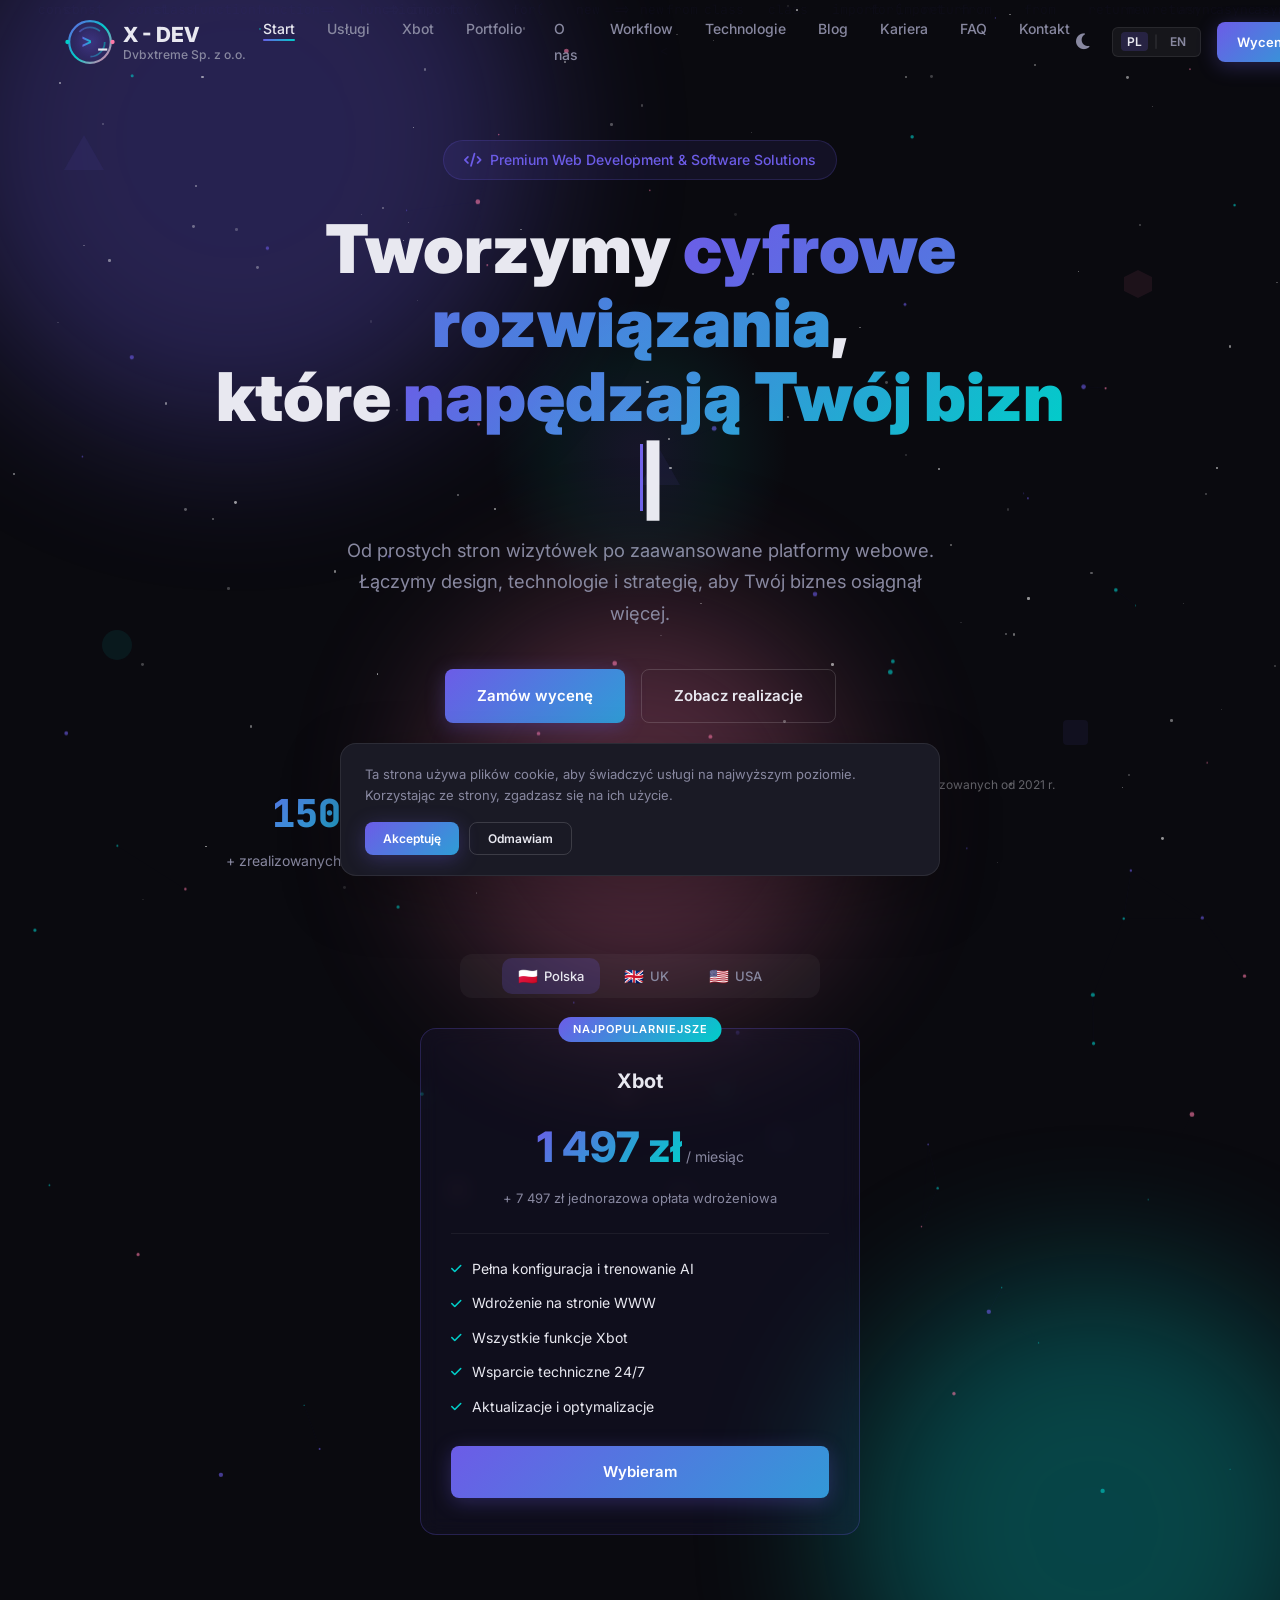
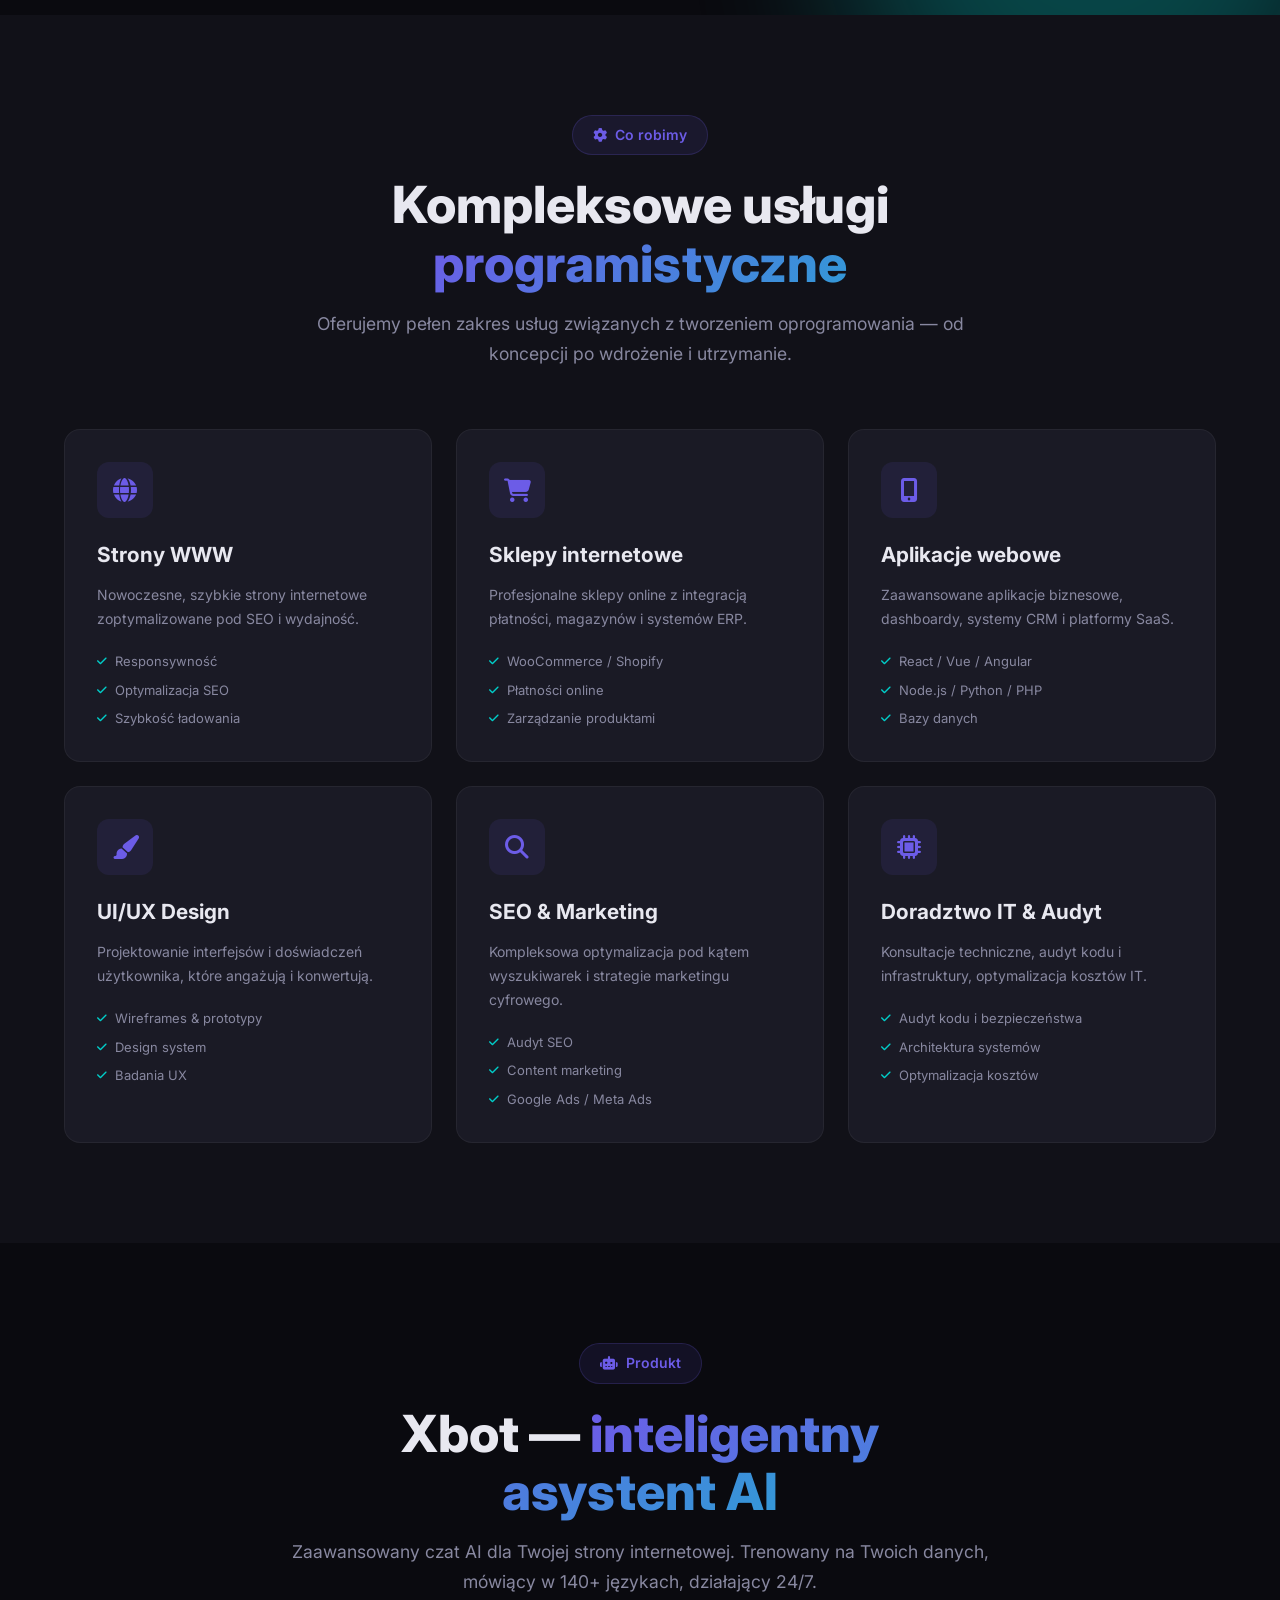
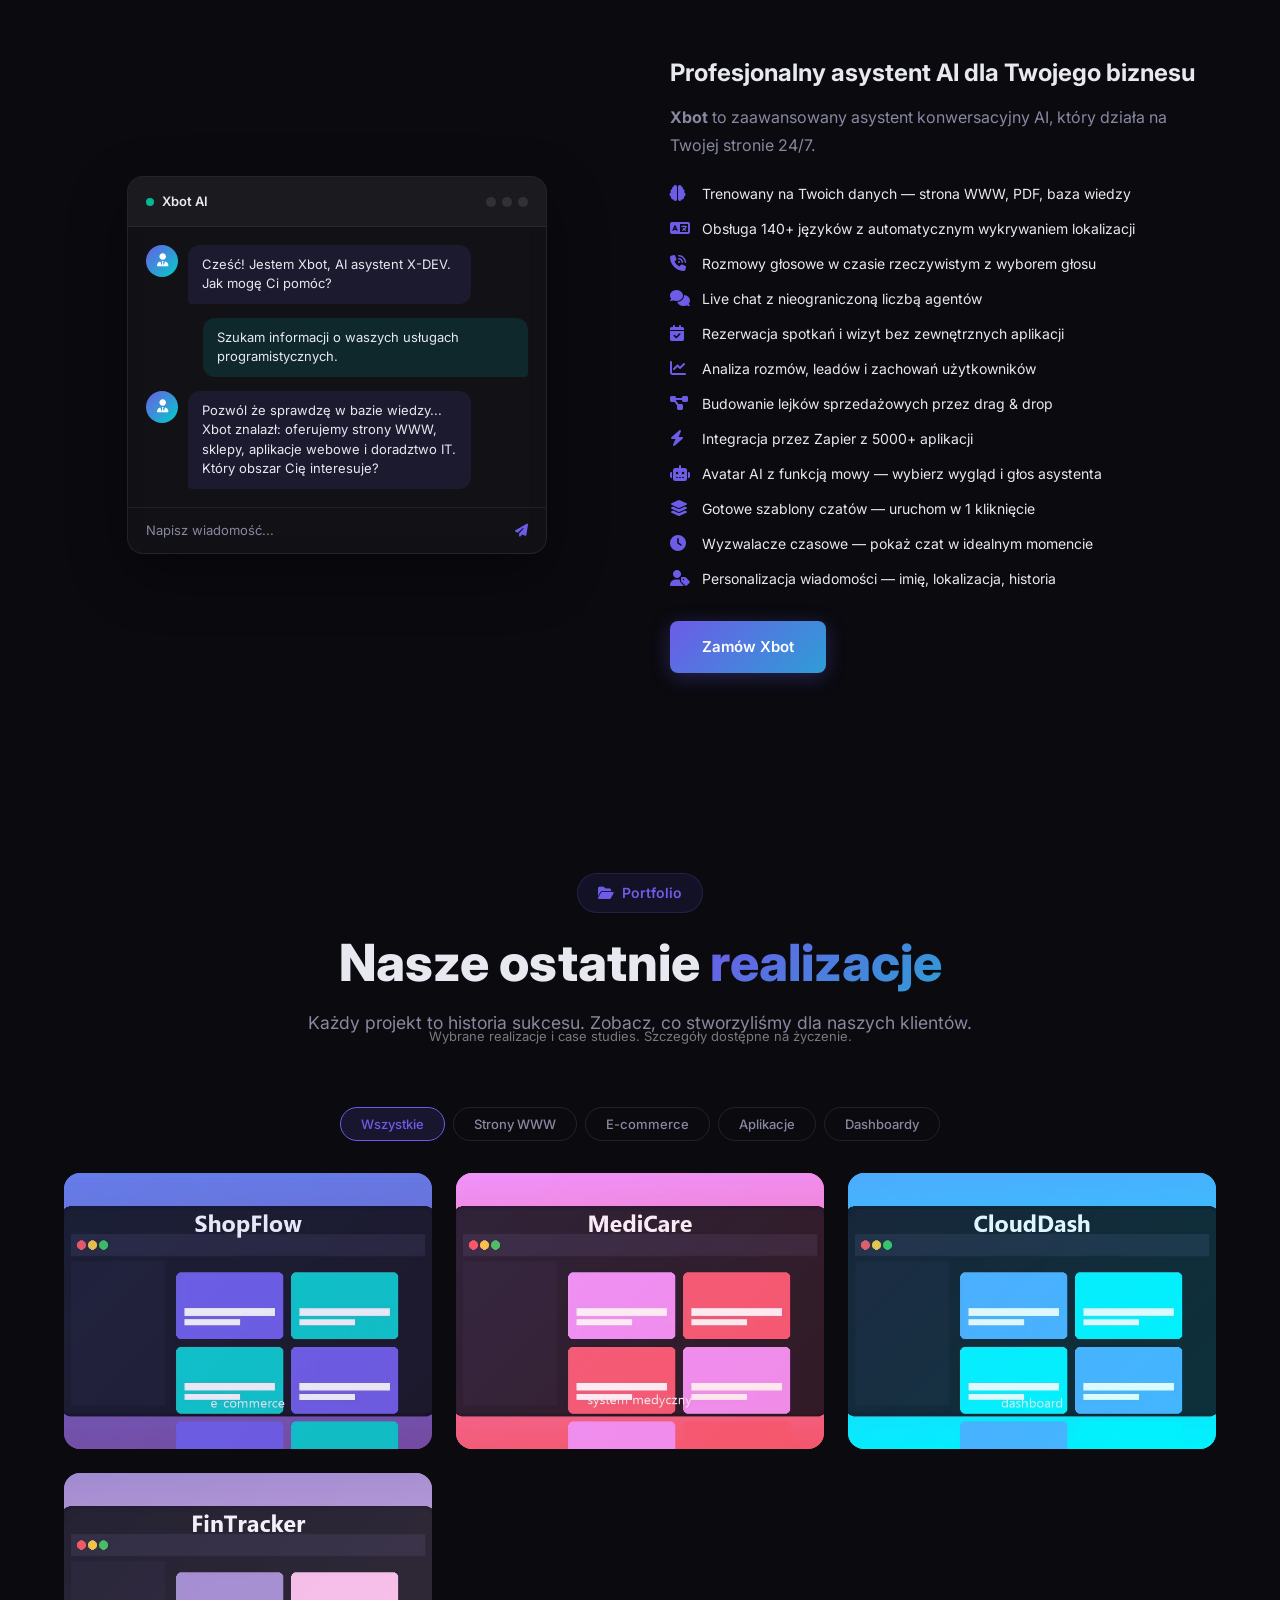
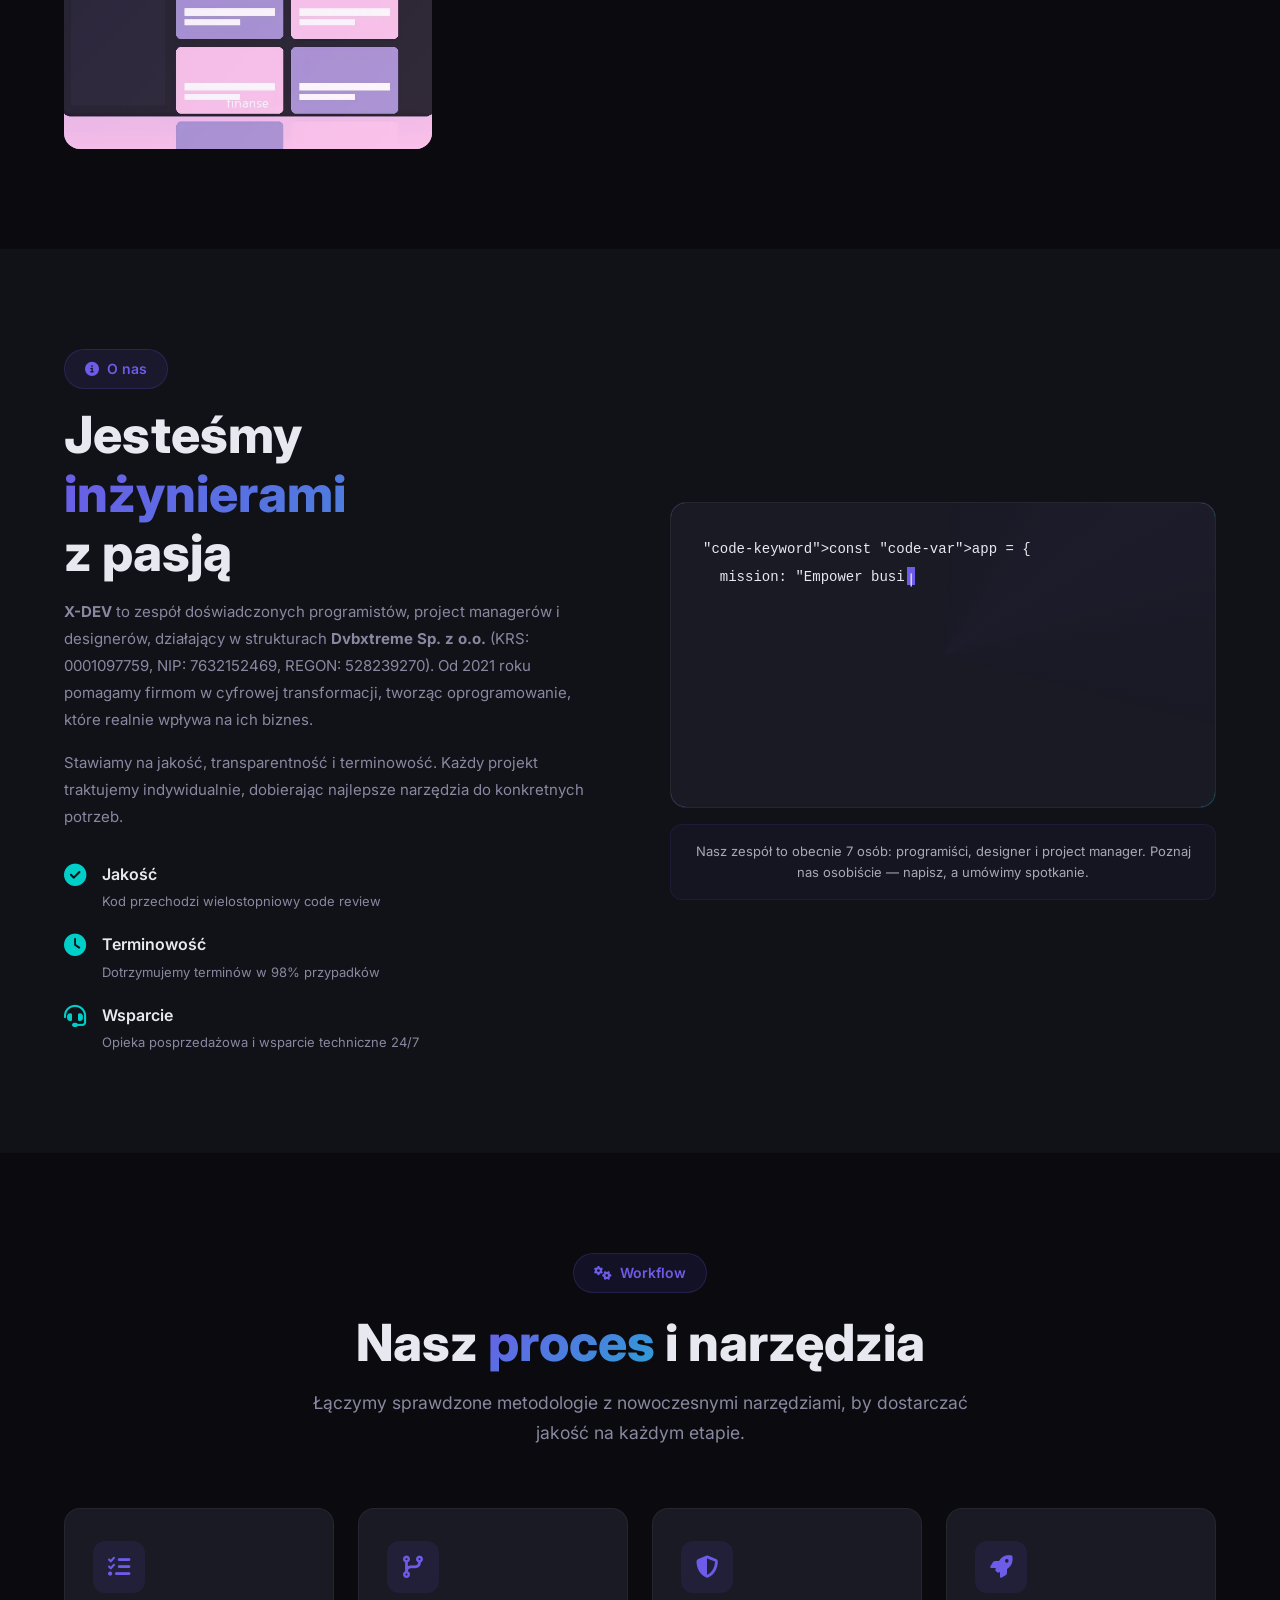
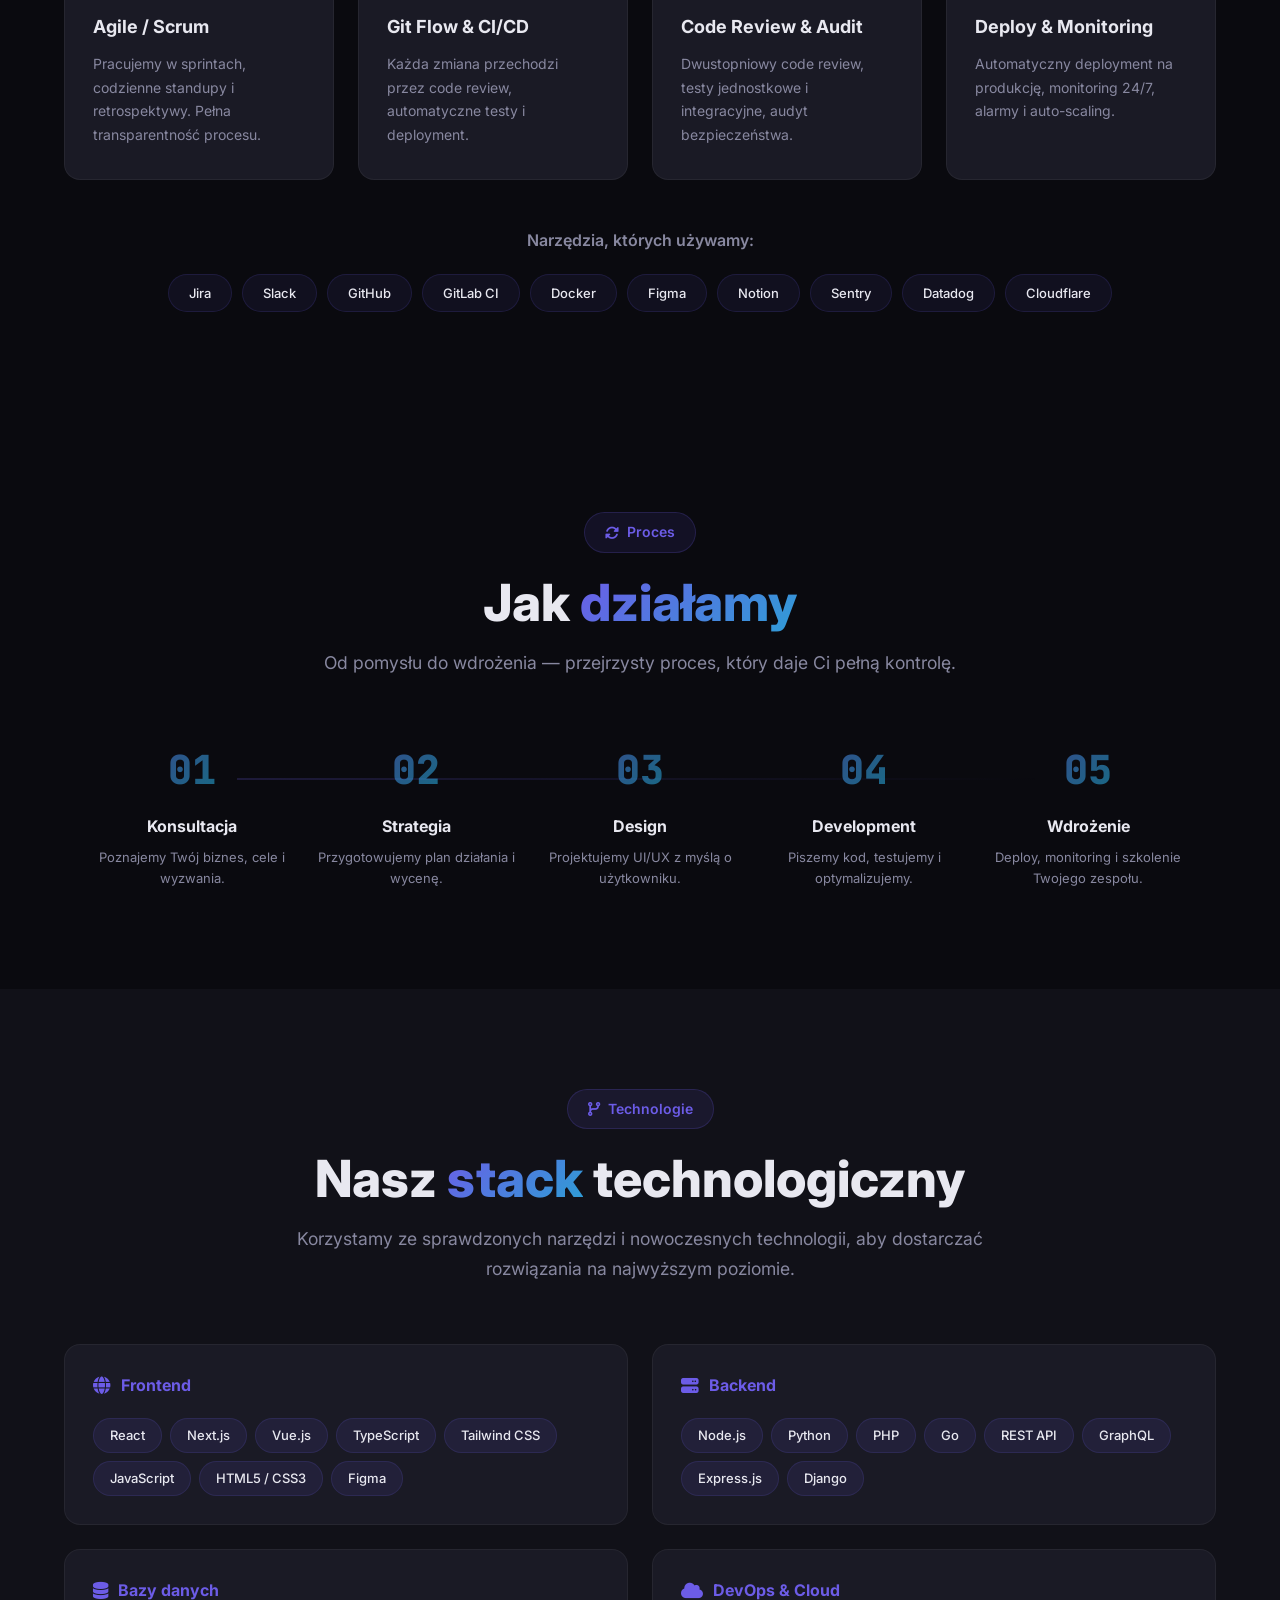
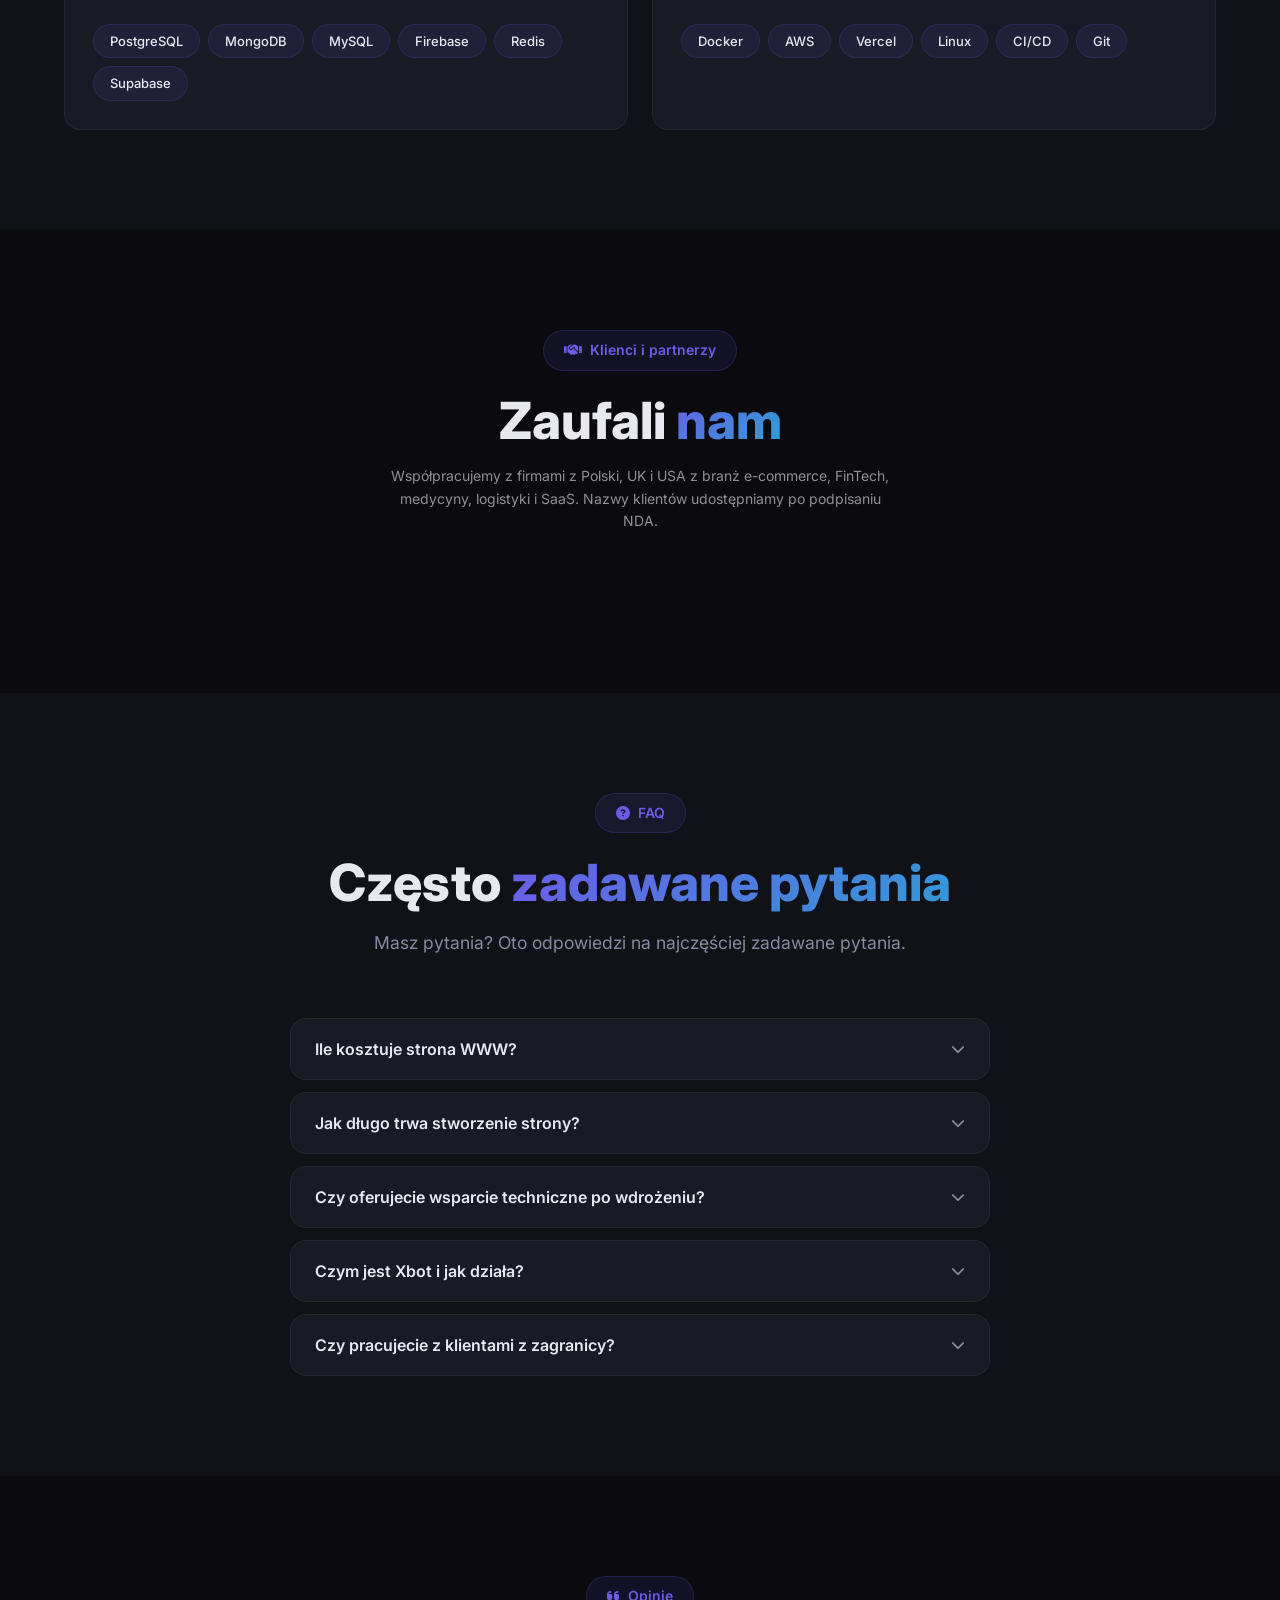
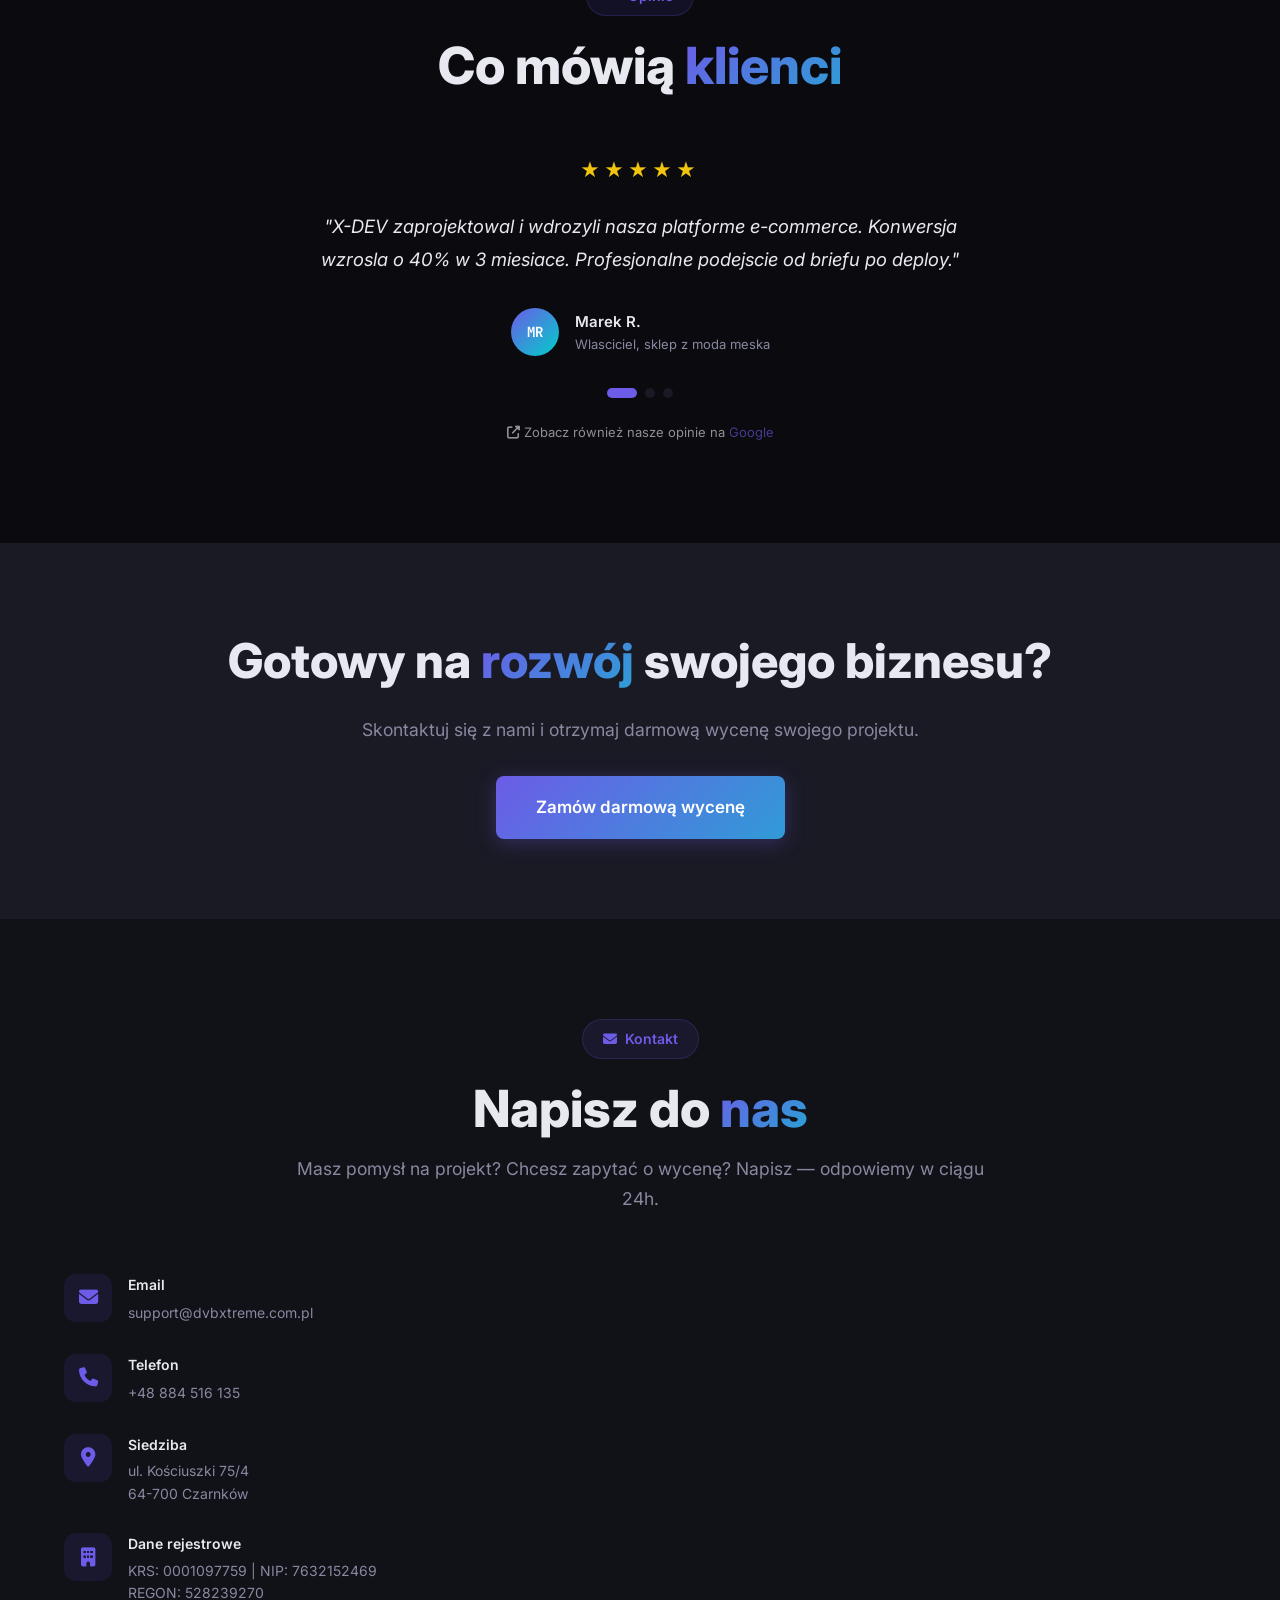
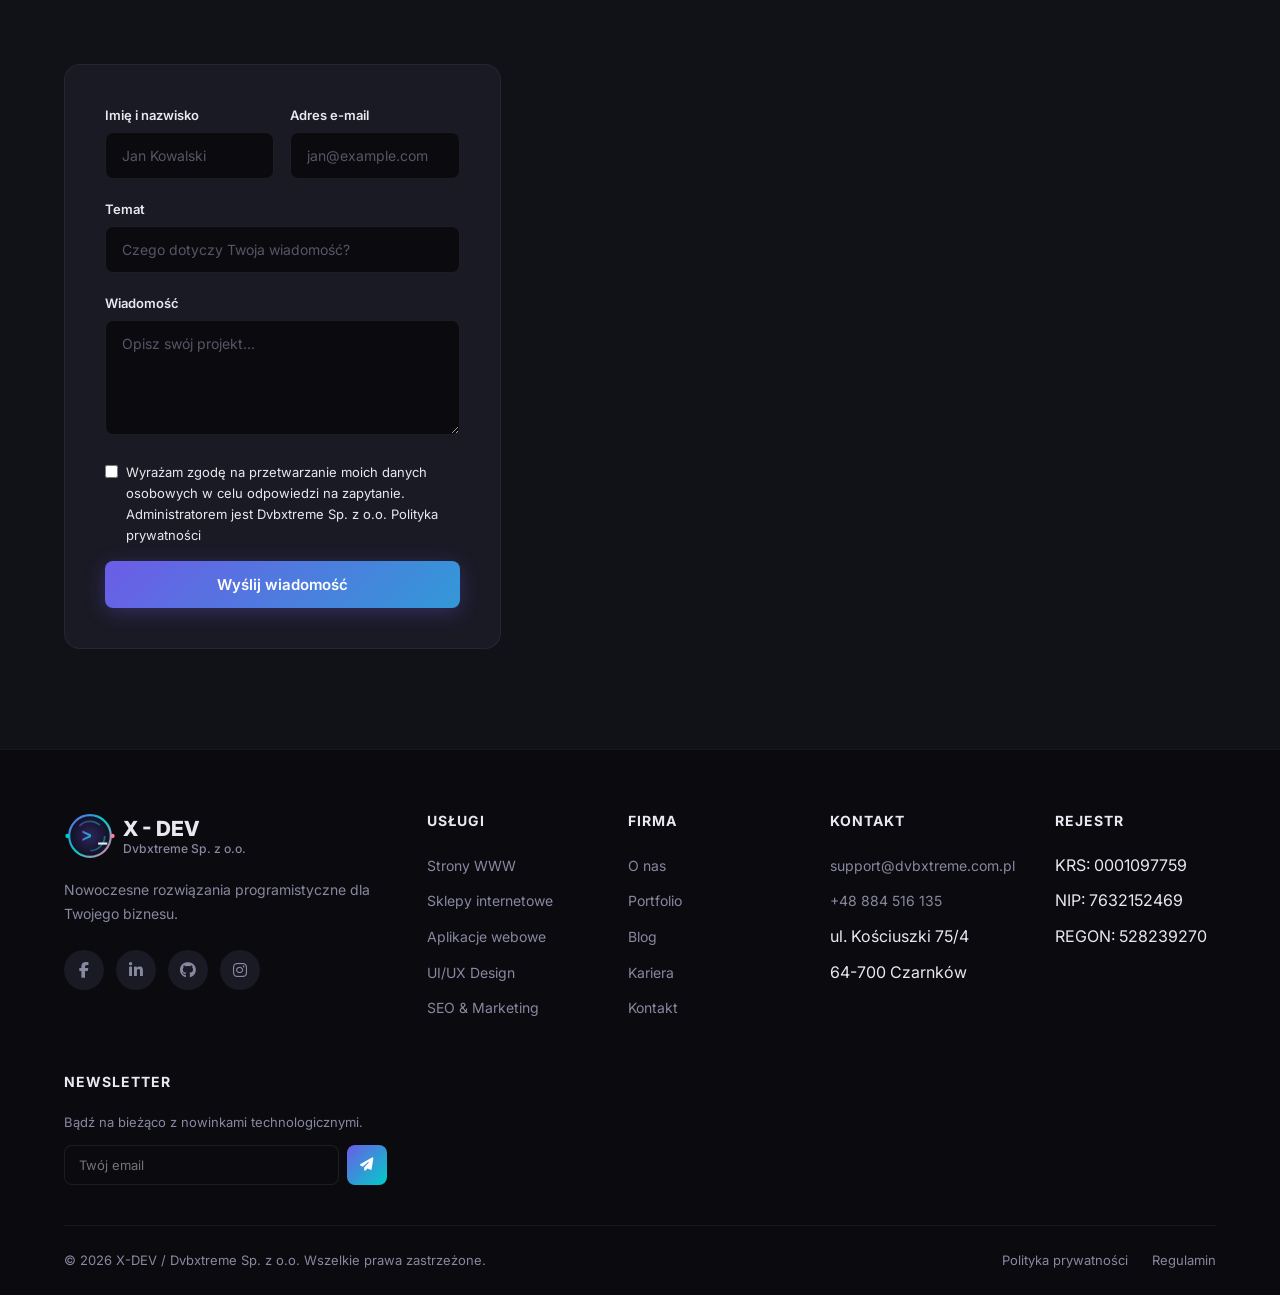
==== commit 0d53171a: "Uncomment GA4 and Search Console placeholders in HTML heads - index.html, blog.html, kariera.html: a" ====
--- a/index.html
+++ b/index.html
@@ -196,7 +196,6 @@
 <link rel="preload" href="https://fonts.googleapis.com/css2?family=Inter:wght@400;500;600;700;800&family=JetBrains+Mono:wght@500;700&display=swap" as="style">
 <link href="https://fonts.googleapis.com/css2?family=Inter:wght@300;400;500;600;700;800;900&family=JetBrains+Mono:wght@400;500;700&display=swap" rel="stylesheet">
 
-<!-- Google tag (gtag.js) - odkomentuj i wstaw swoje ID z Google Analytics
 <script async src="https://www.googletagmanager.com/gtag/js?id=G-XXXXXXXXXX"></script>
 <script>
 window.dataLayer = window.dataLayer || [];
@@ -204,11 +203,8 @@
 gtag('js', new Date());
 gtag('config', 'G-XXXXXXXXXX');
 </script>
--->
-
-<!-- Google Search Console - odkomentuj i wstaw swój meta tag
+
 <meta name="google-site-verification" content="TWÓJ_KOD_WERYFIKACYJNY">
--->
 <link rel="stylesheet" href="https://cdnjs.cloudflare.com/ajax/libs/font-awesome/6.5.1/css/all.min.css">
 <link rel="stylesheet" href="style.css">
 <link rel="manifest" href="manifest.json">
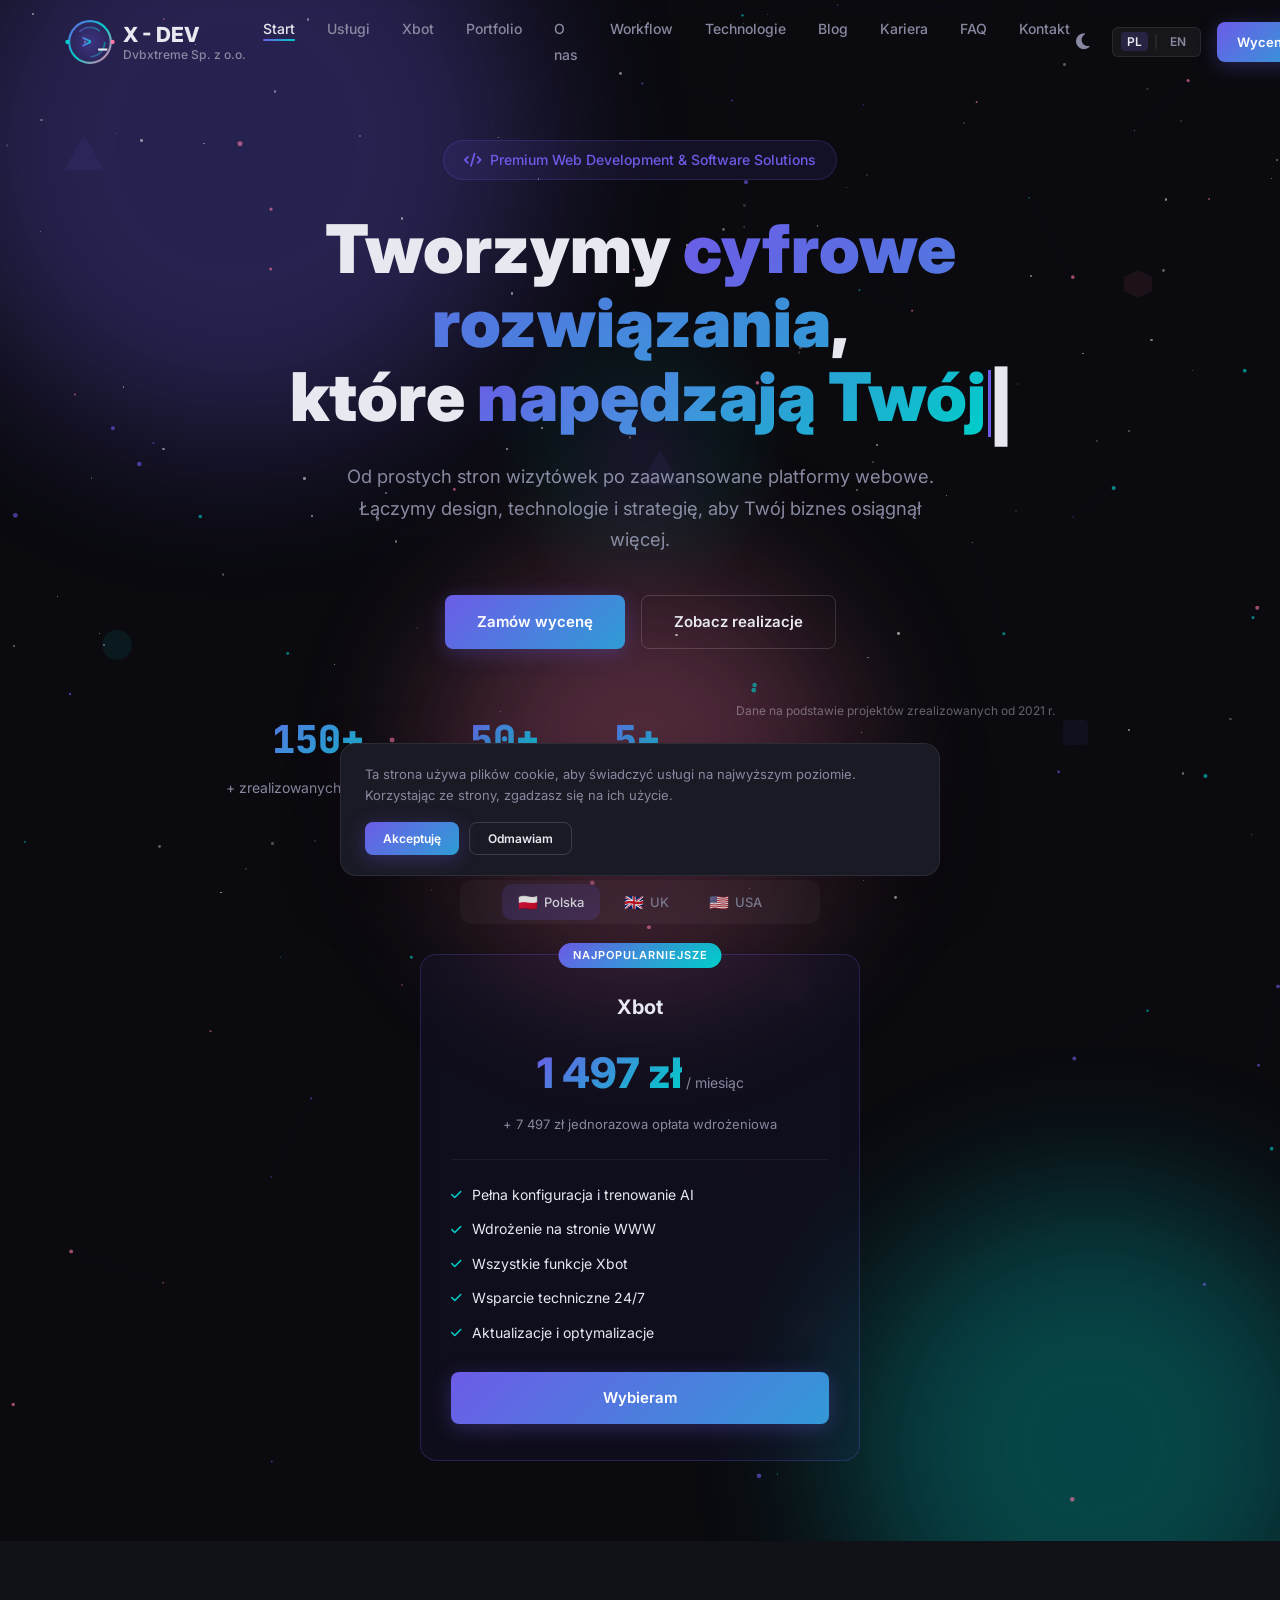
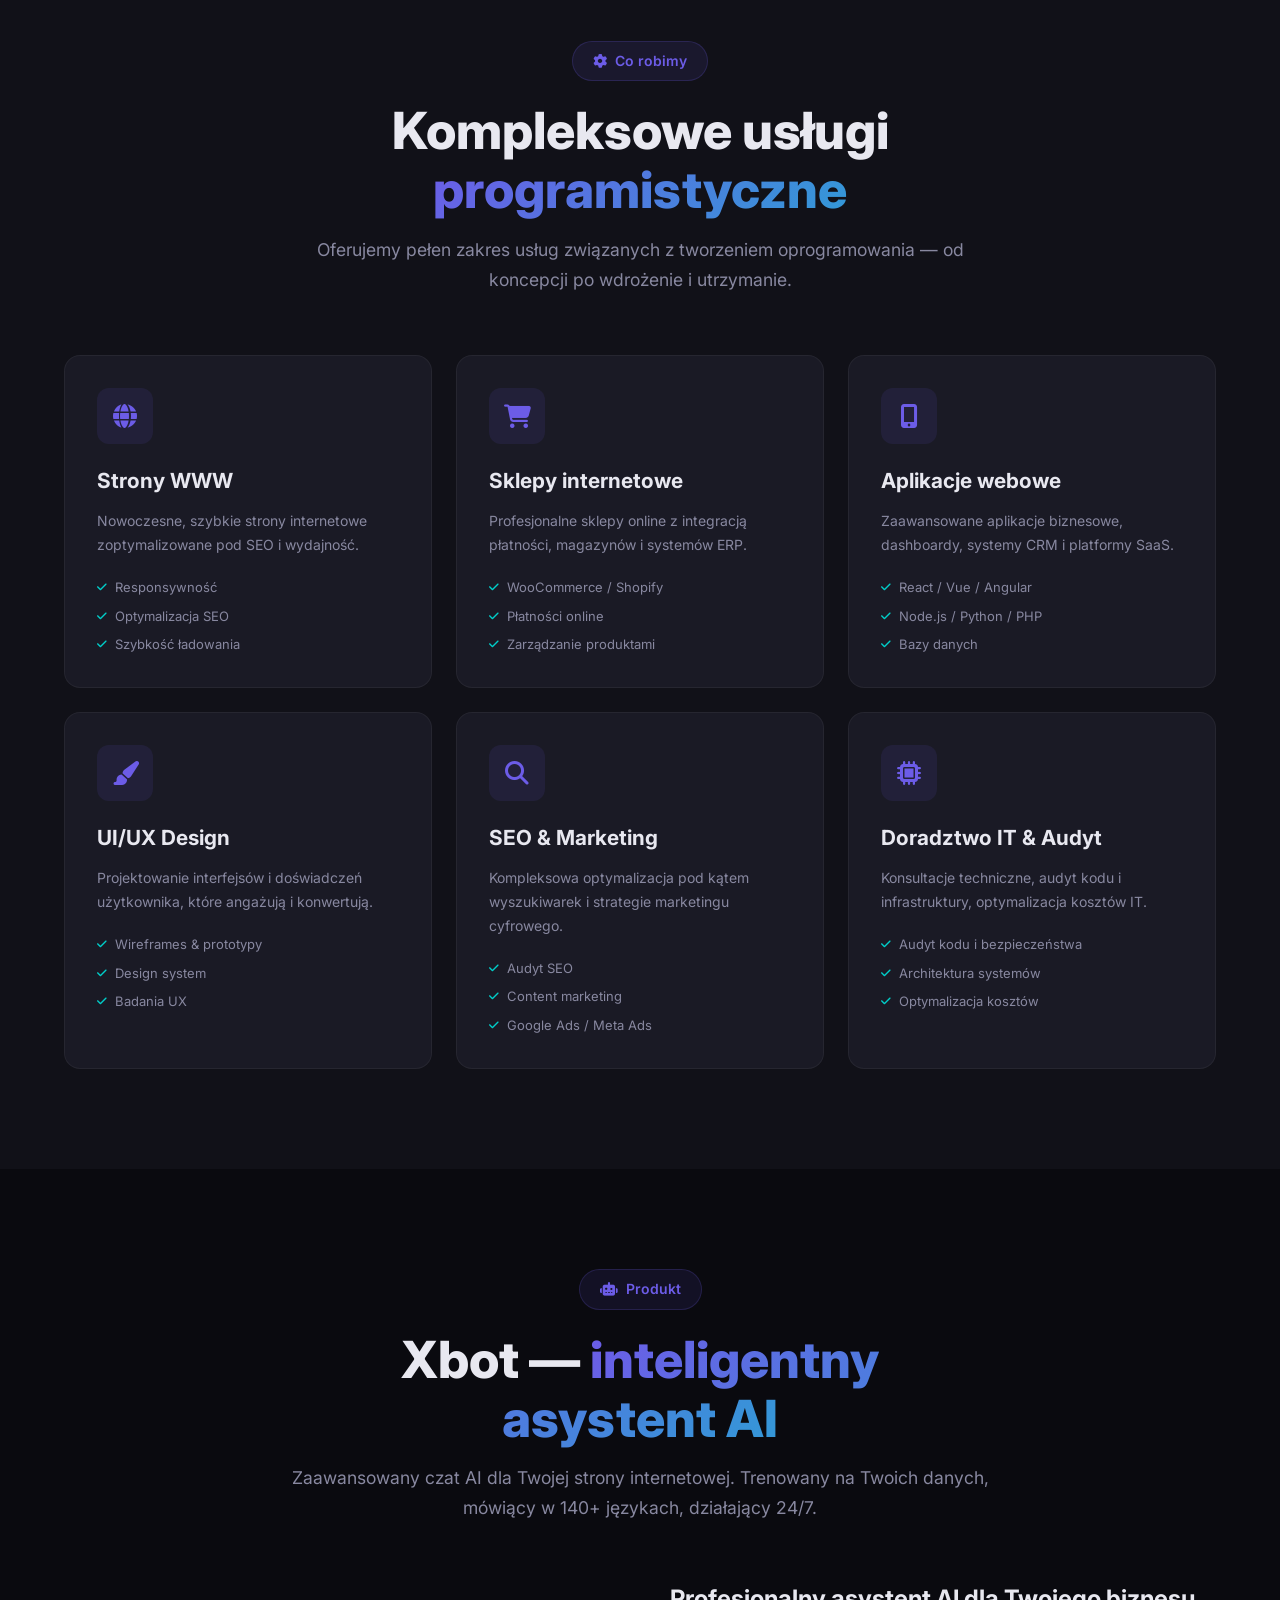
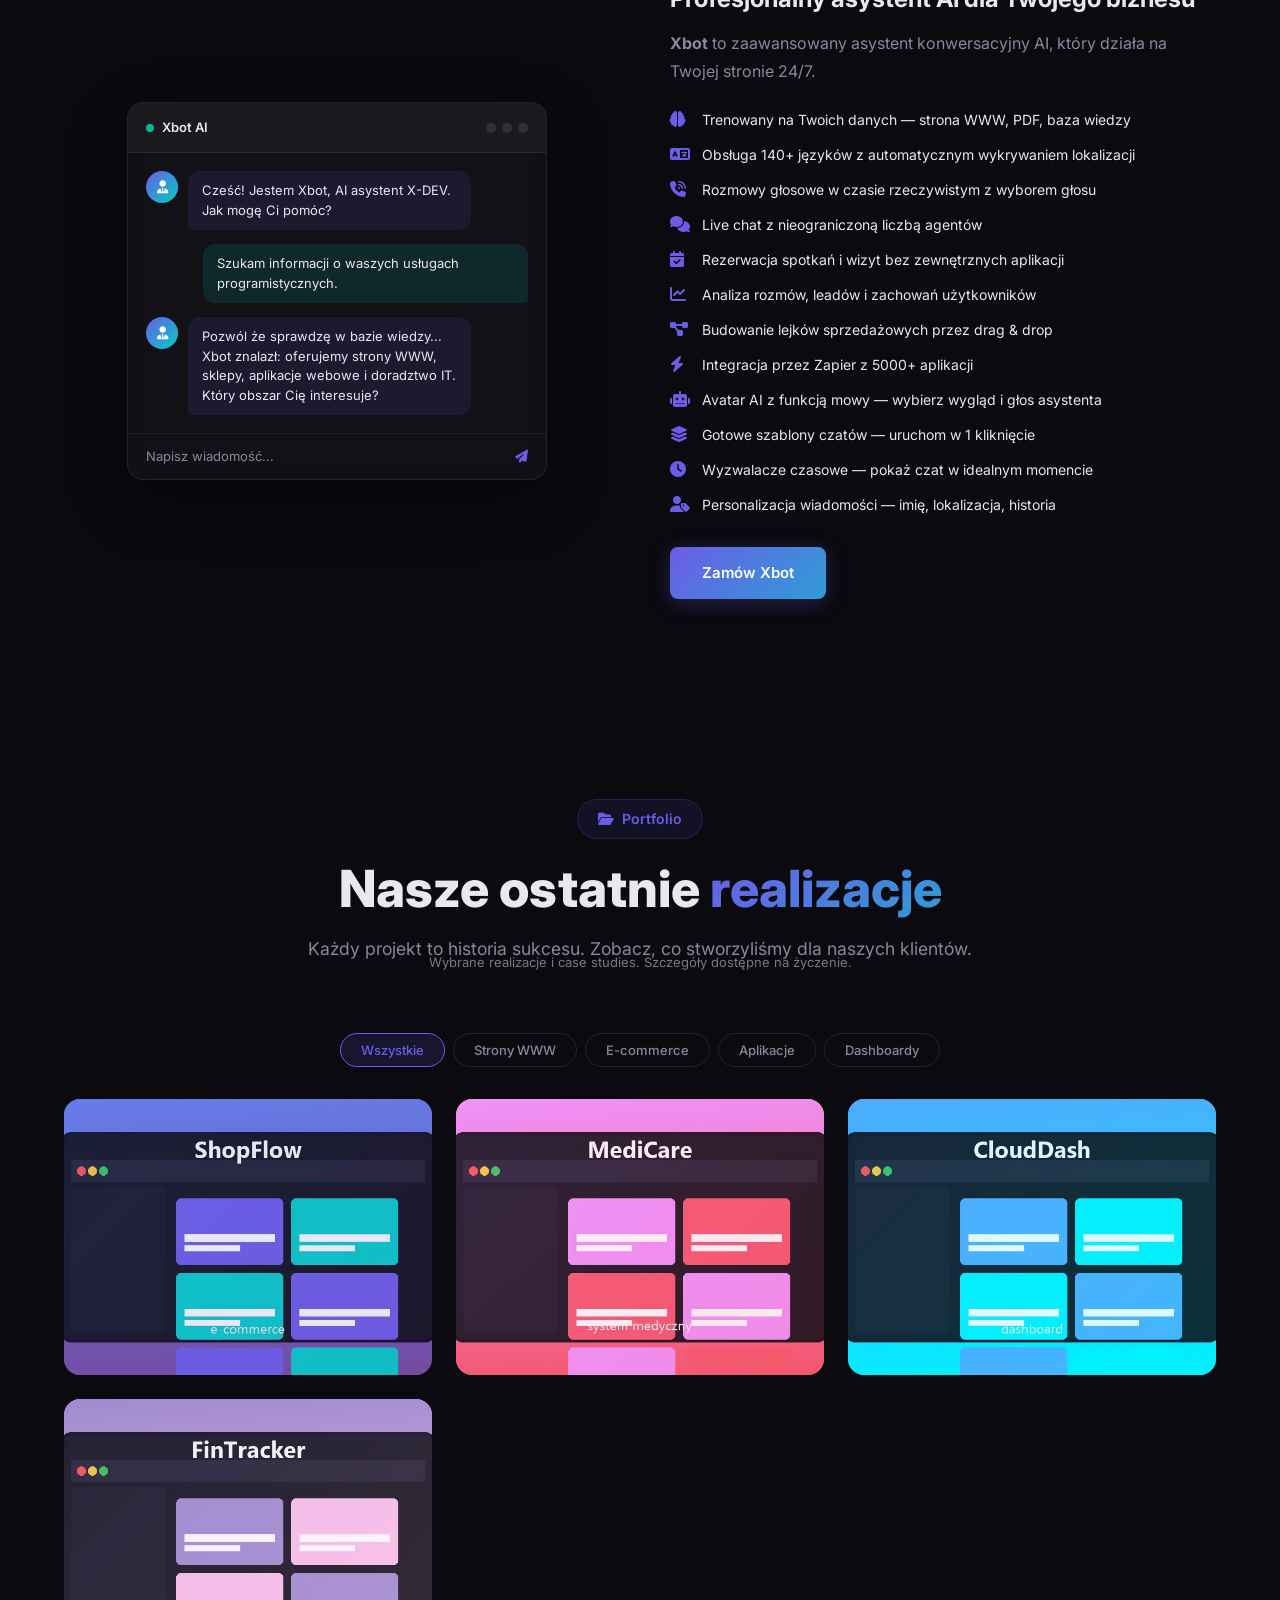
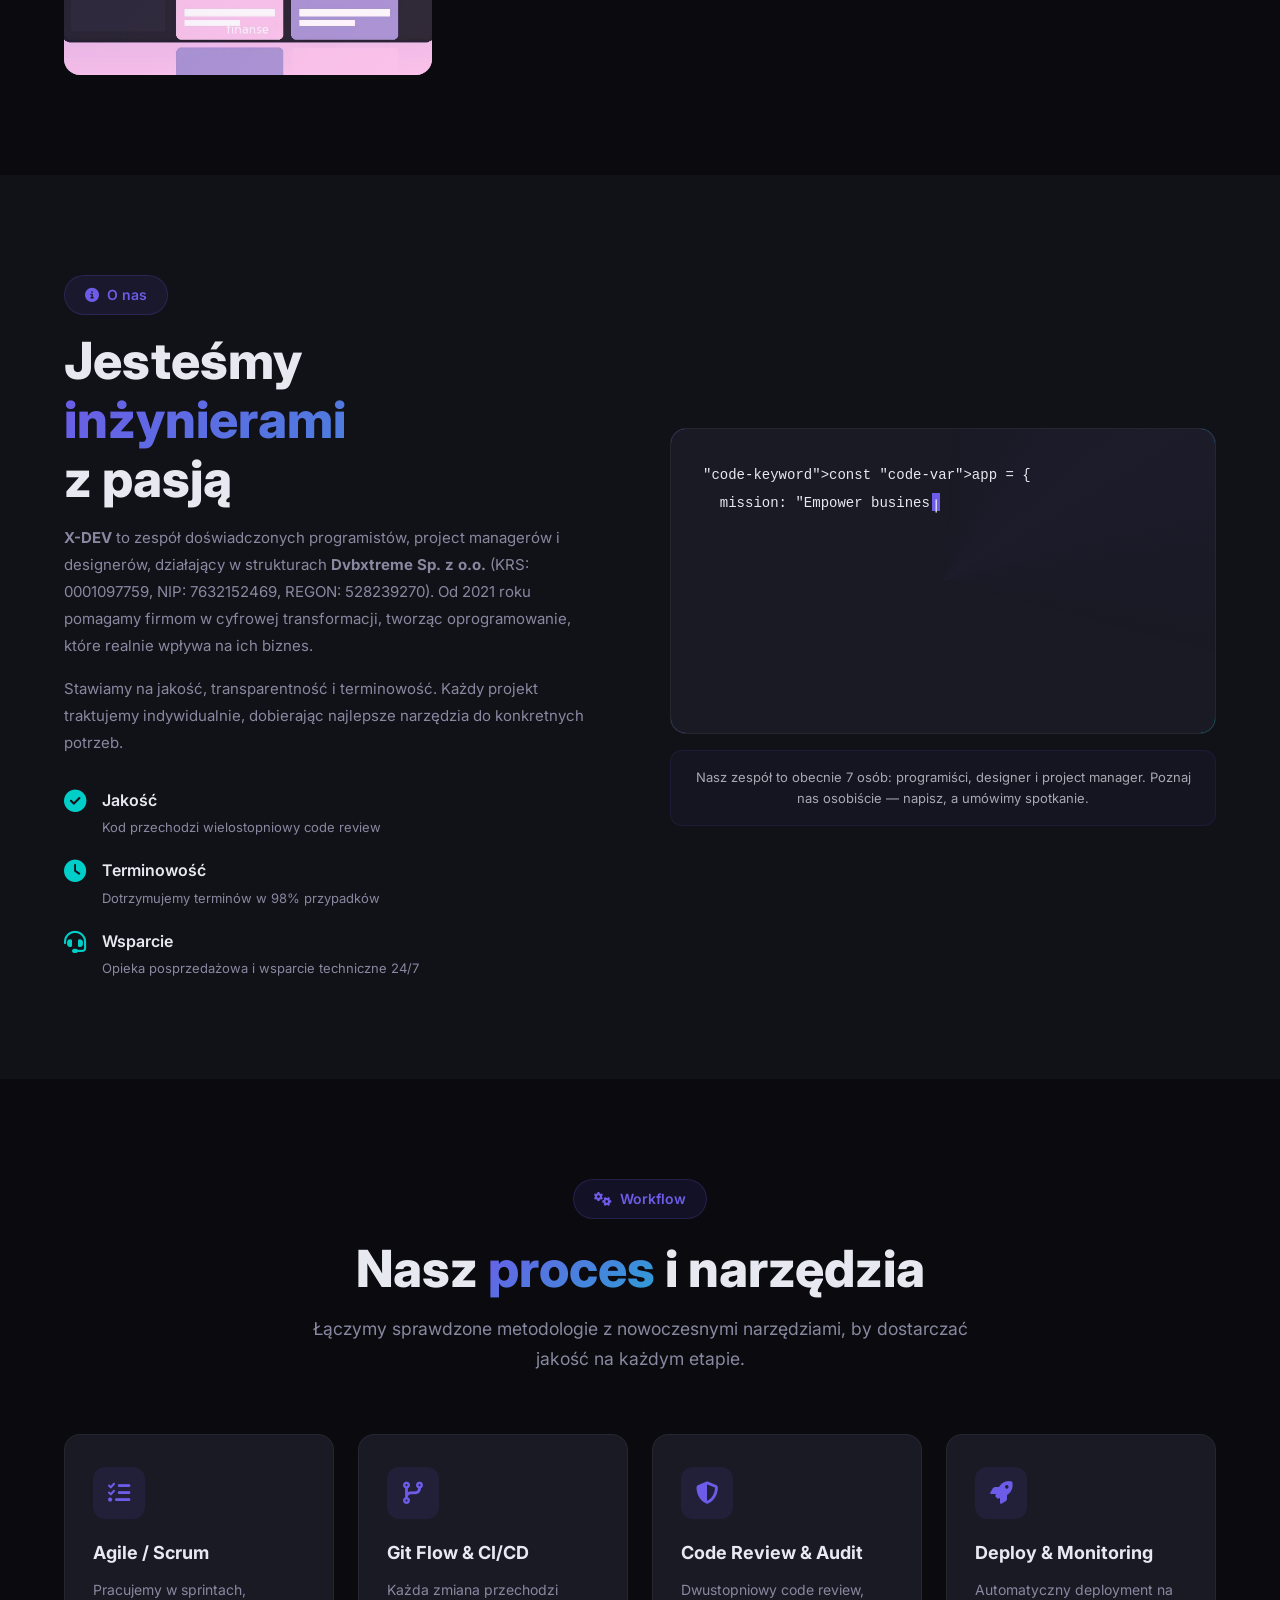
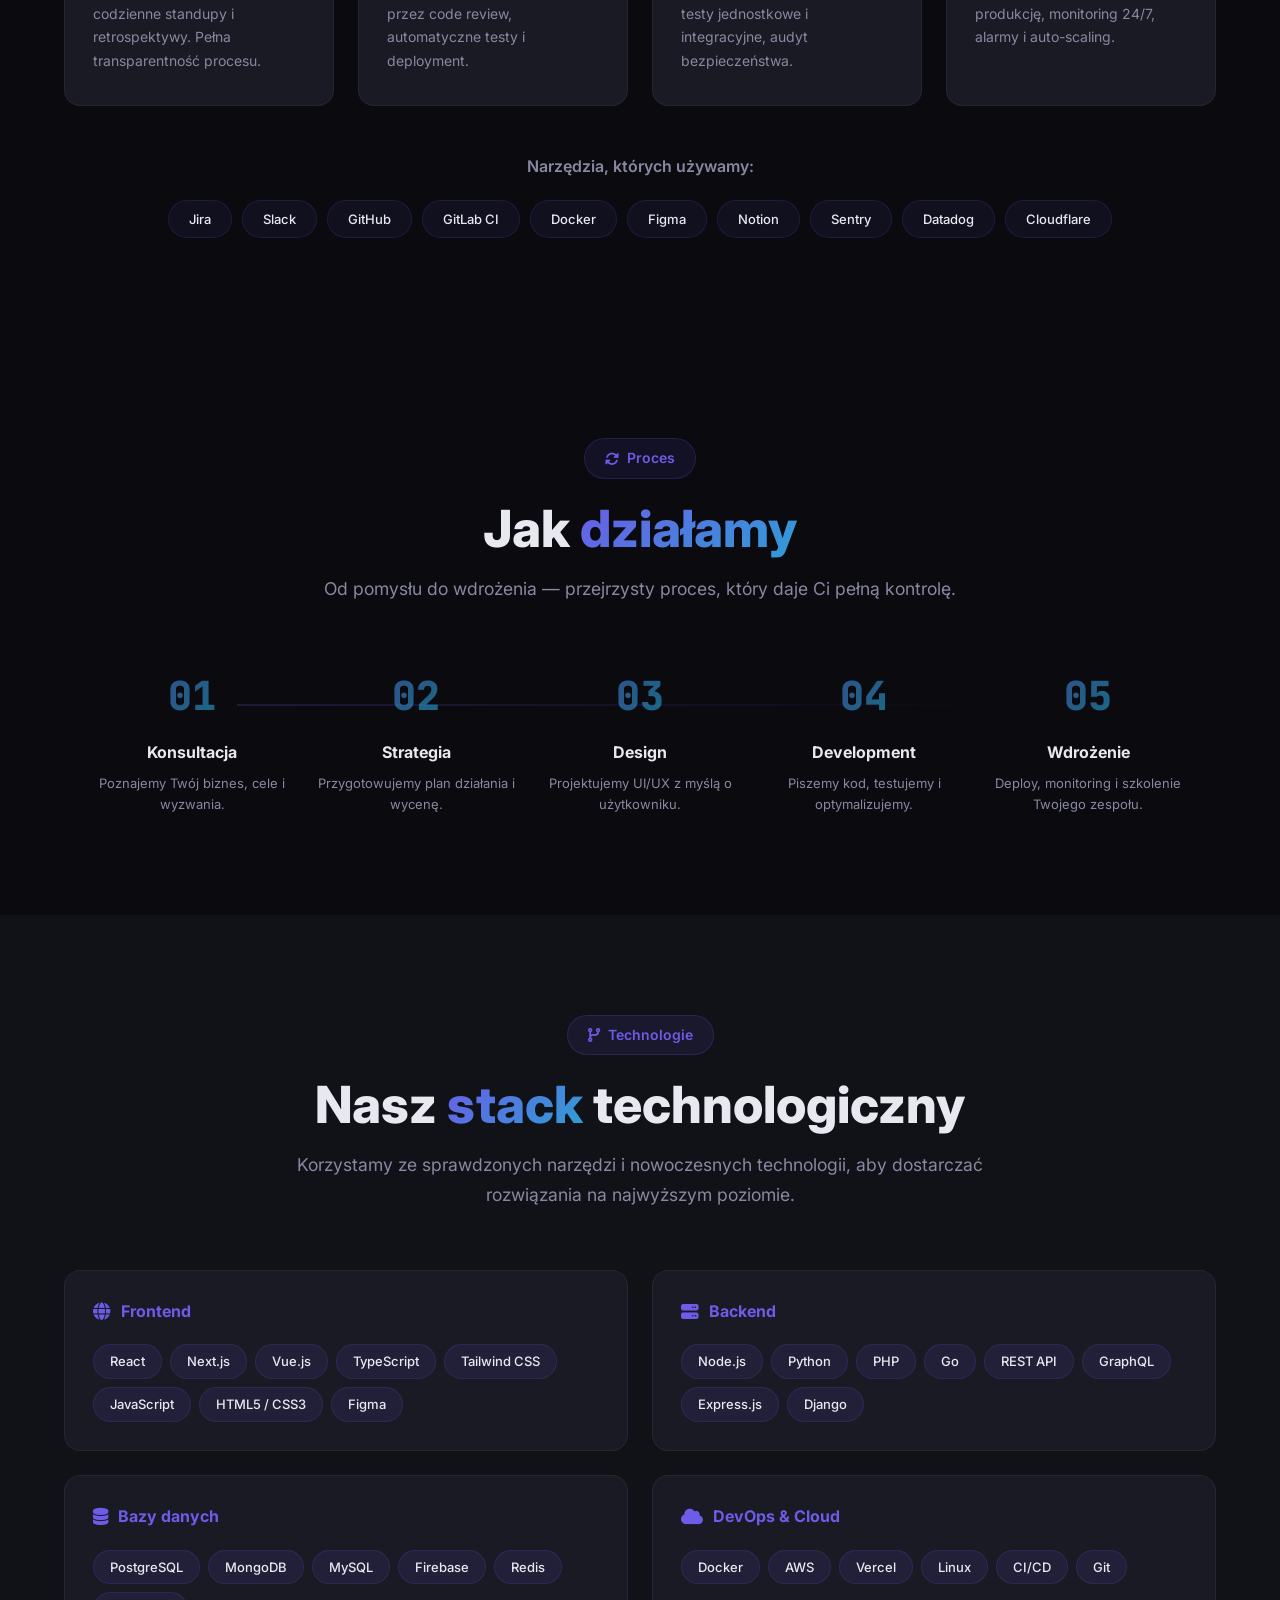
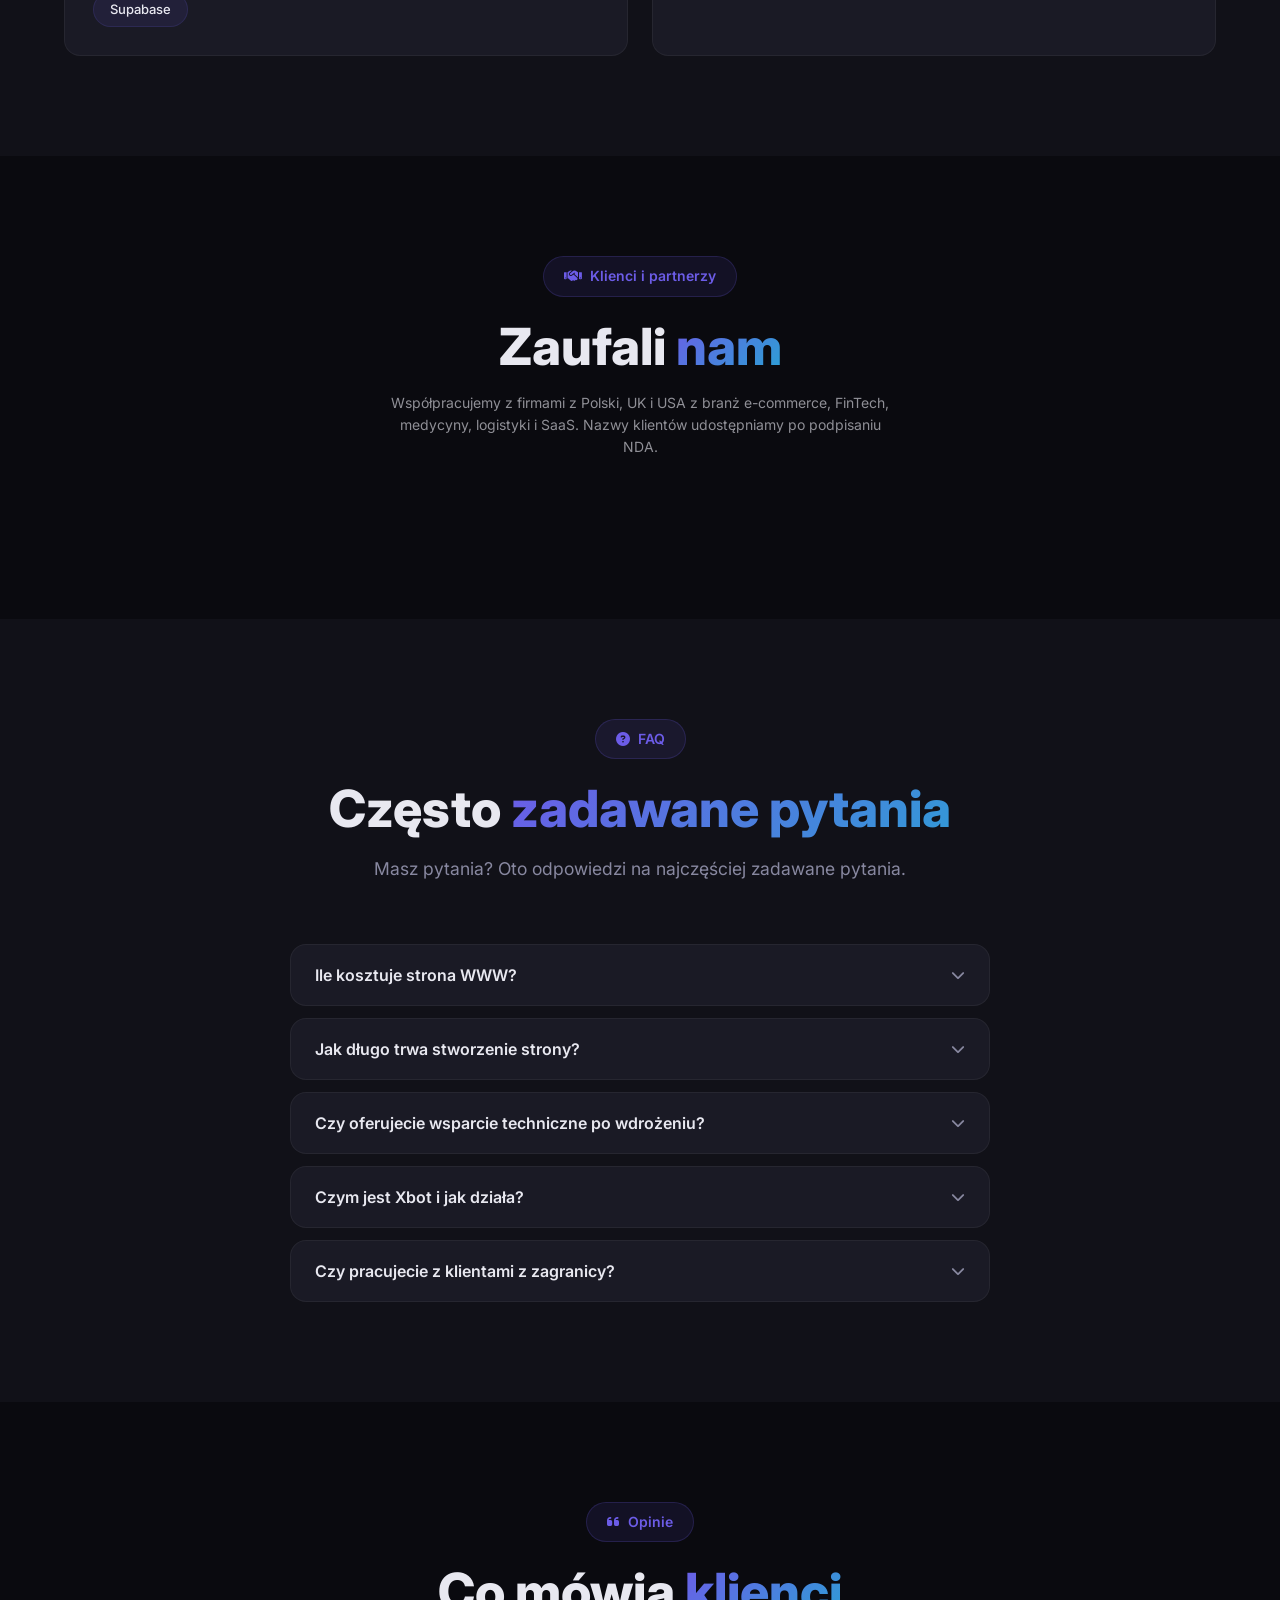
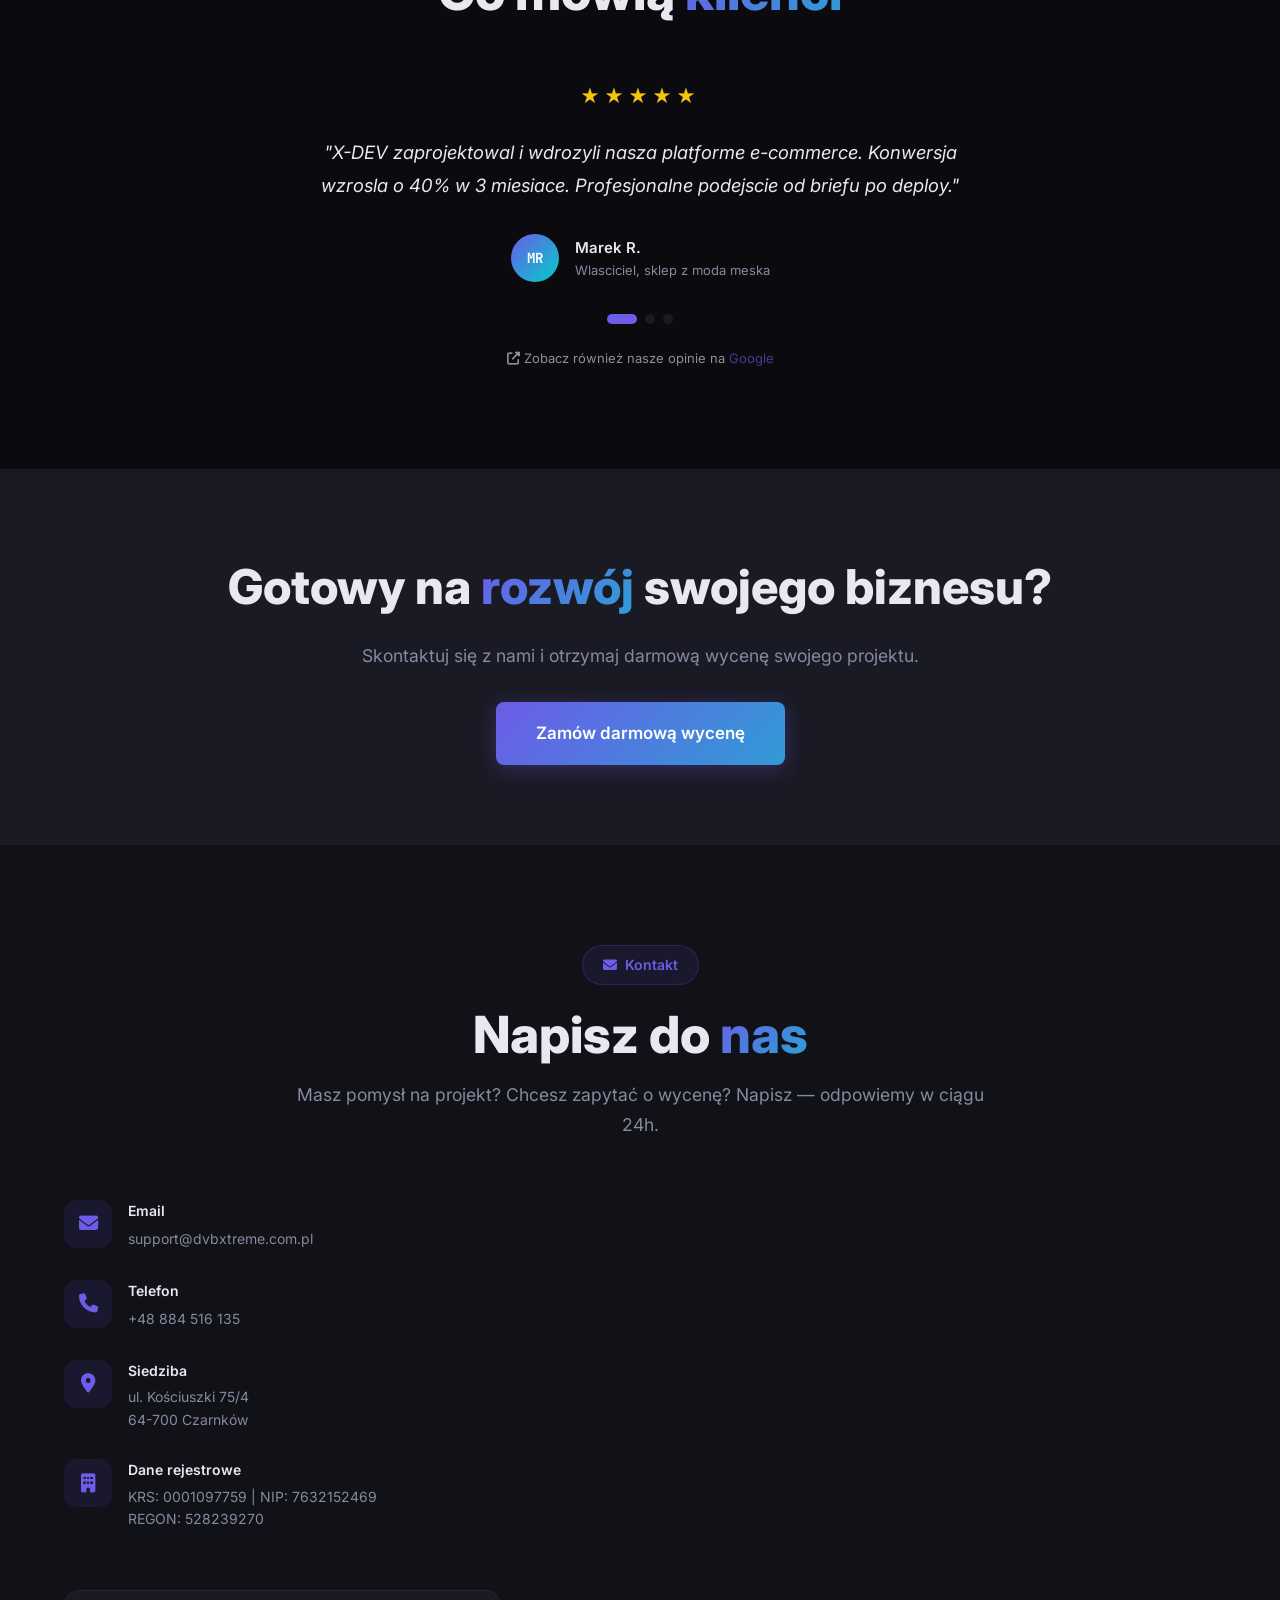
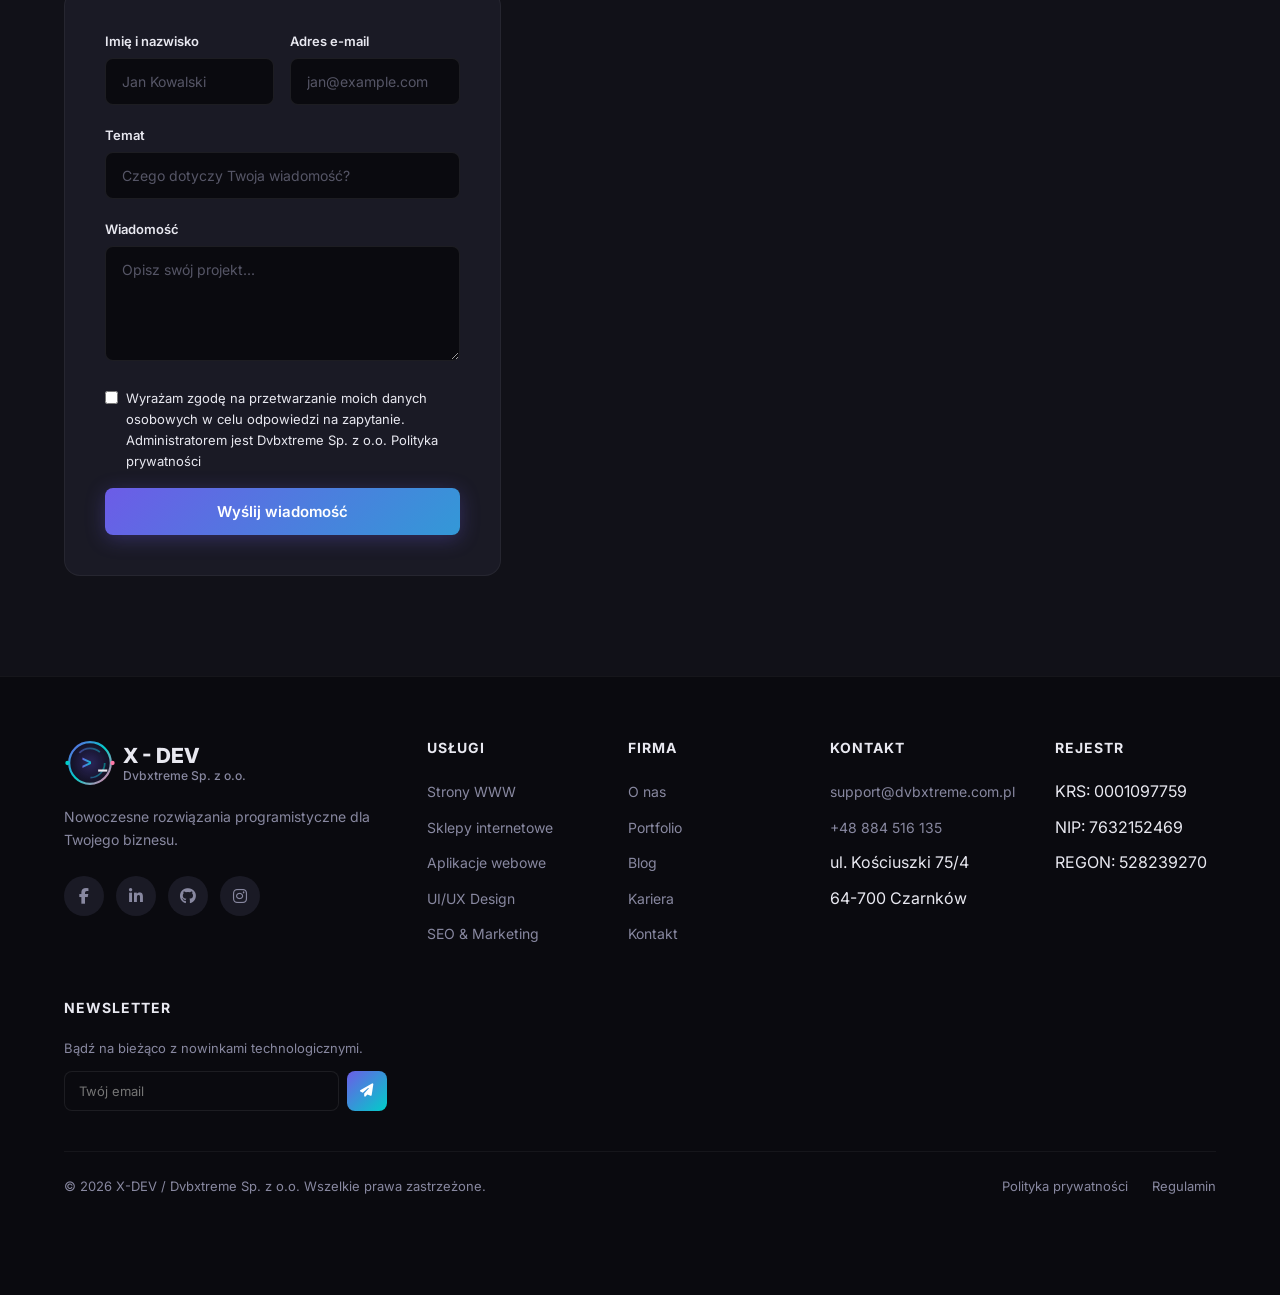
==== commit 26e1c1a4: "Set real GA4 measurement ID" ====
--- a/index.html
+++ b/index.html
@@ -196,12 +196,12 @@
 <link rel="preload" href="https://fonts.googleapis.com/css2?family=Inter:wght@400;500;600;700;800&family=JetBrains+Mono:wght@500;700&display=swap" as="style">
 <link href="https://fonts.googleapis.com/css2?family=Inter:wght@300;400;500;600;700;800;900&family=JetBrains+Mono:wght@400;500;700&display=swap" rel="stylesheet">
 
-<script async src="https://www.googletagmanager.com/gtag/js?id=G-XXXXXXXXXX"></script>
+<script async src="https://www.googletagmanager.com/gtag/js?id=G-2L9BQ28KFJ"></script>
 <script>
 window.dataLayer = window.dataLayer || [];
 function gtag(){dataLayer.push(arguments);}
 gtag('js', new Date());
-gtag('config', 'G-XXXXXXXXXX');
+gtag('config', 'G-2L9BQ28KFJ');
 </script>
 
 <meta name="google-site-verification" content="TWÓJ_KOD_WERYFIKACYJNY">
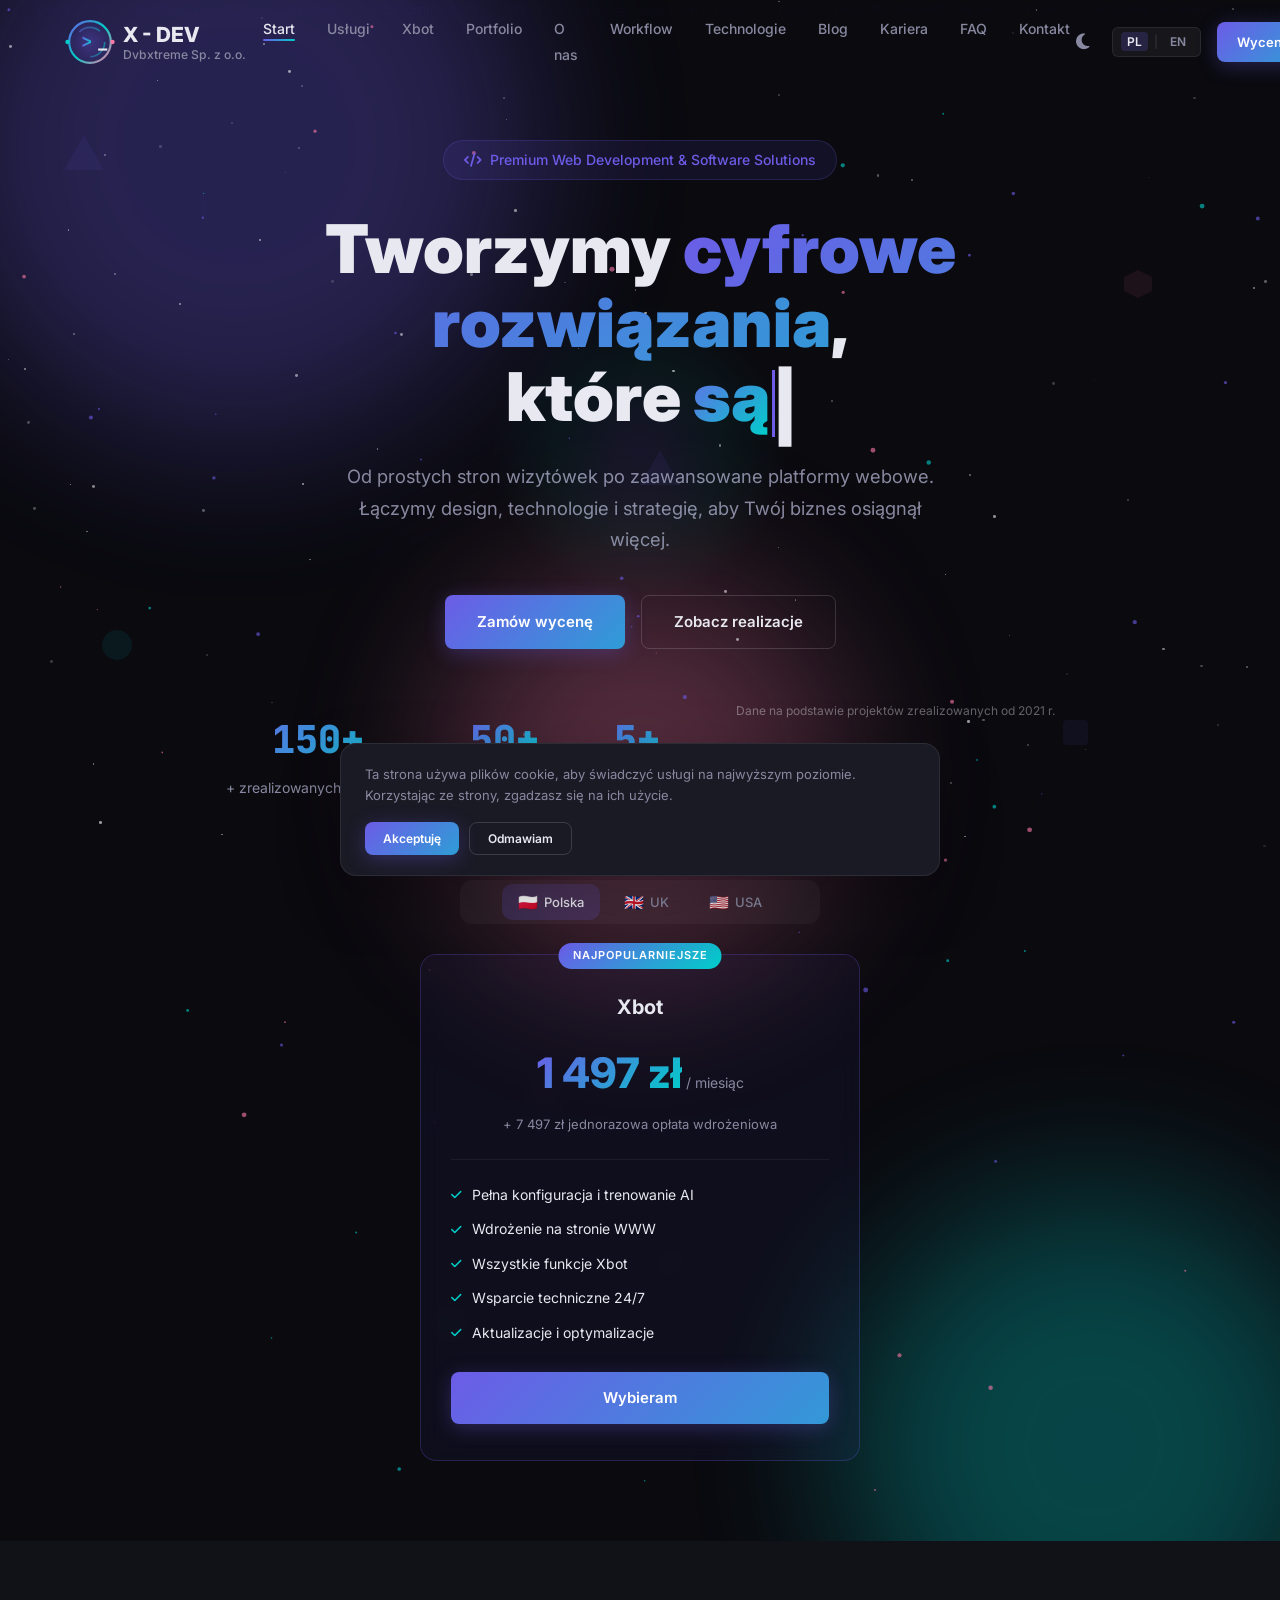
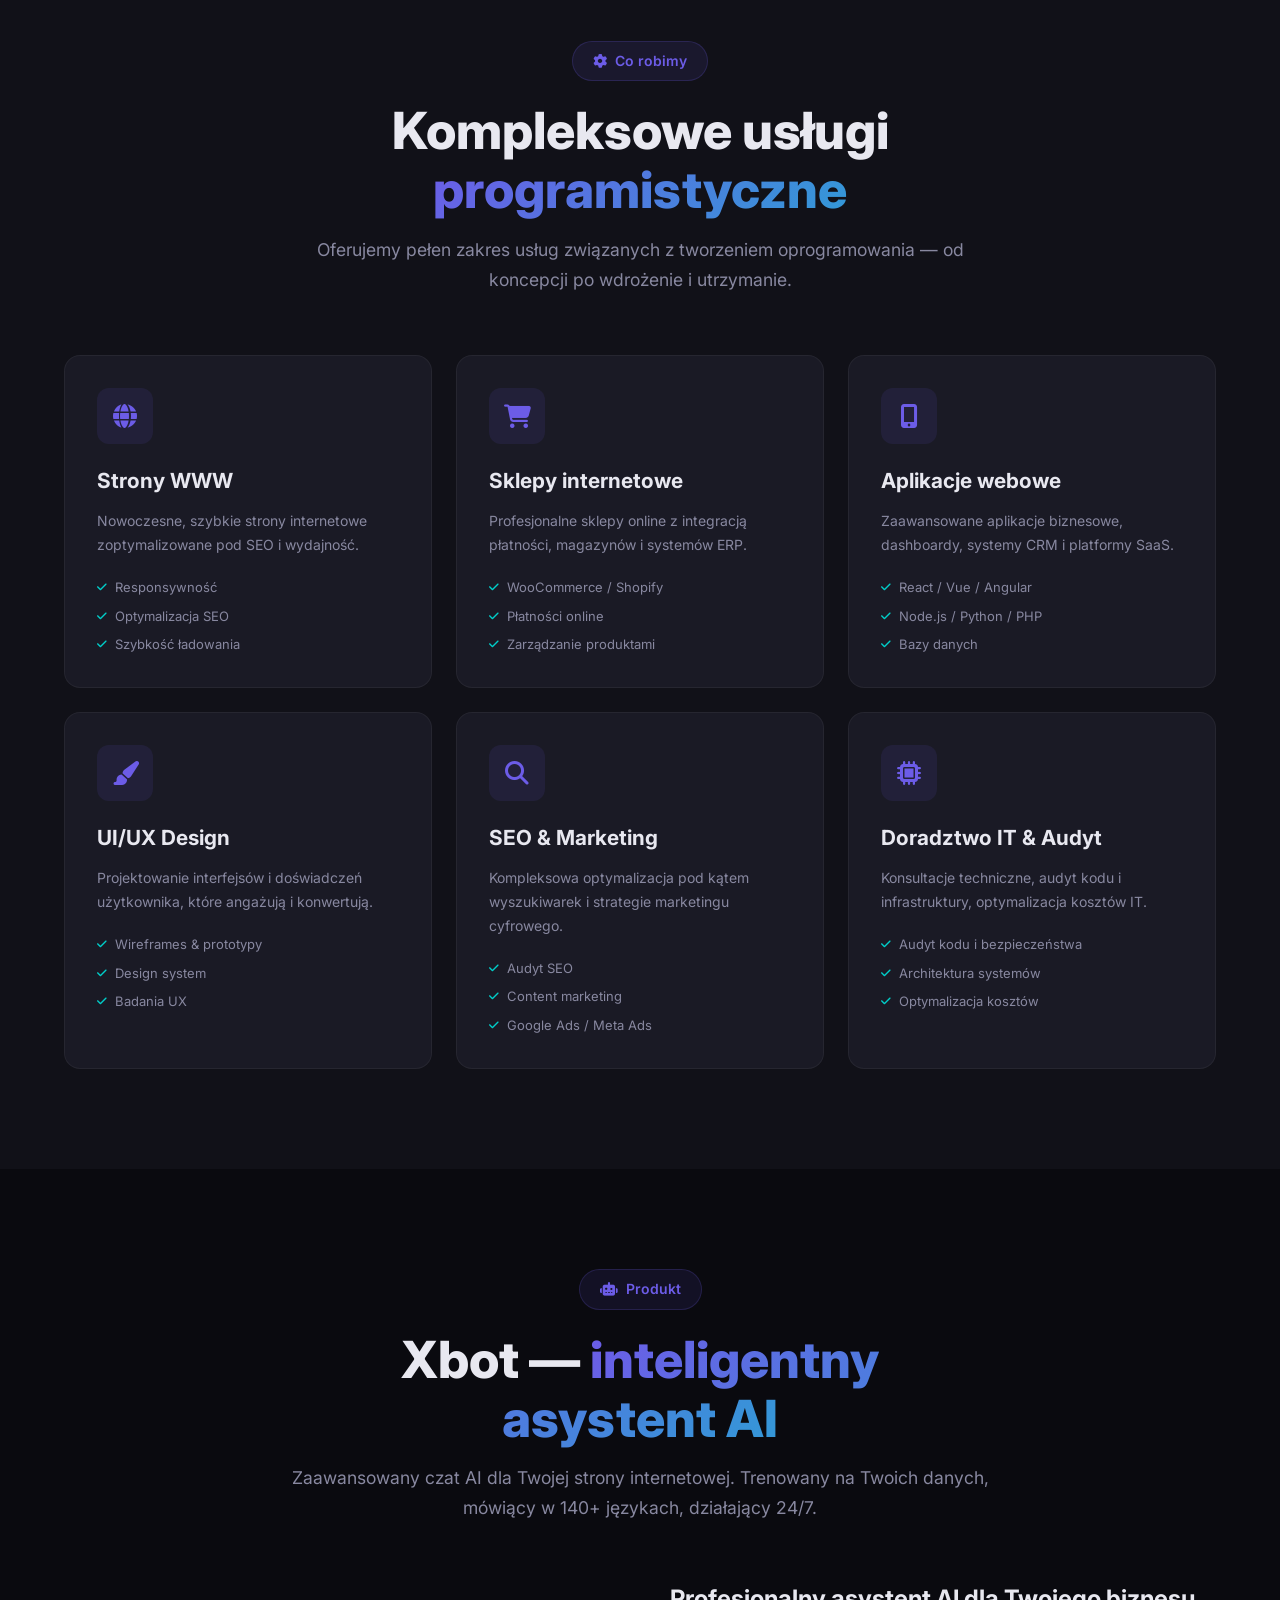
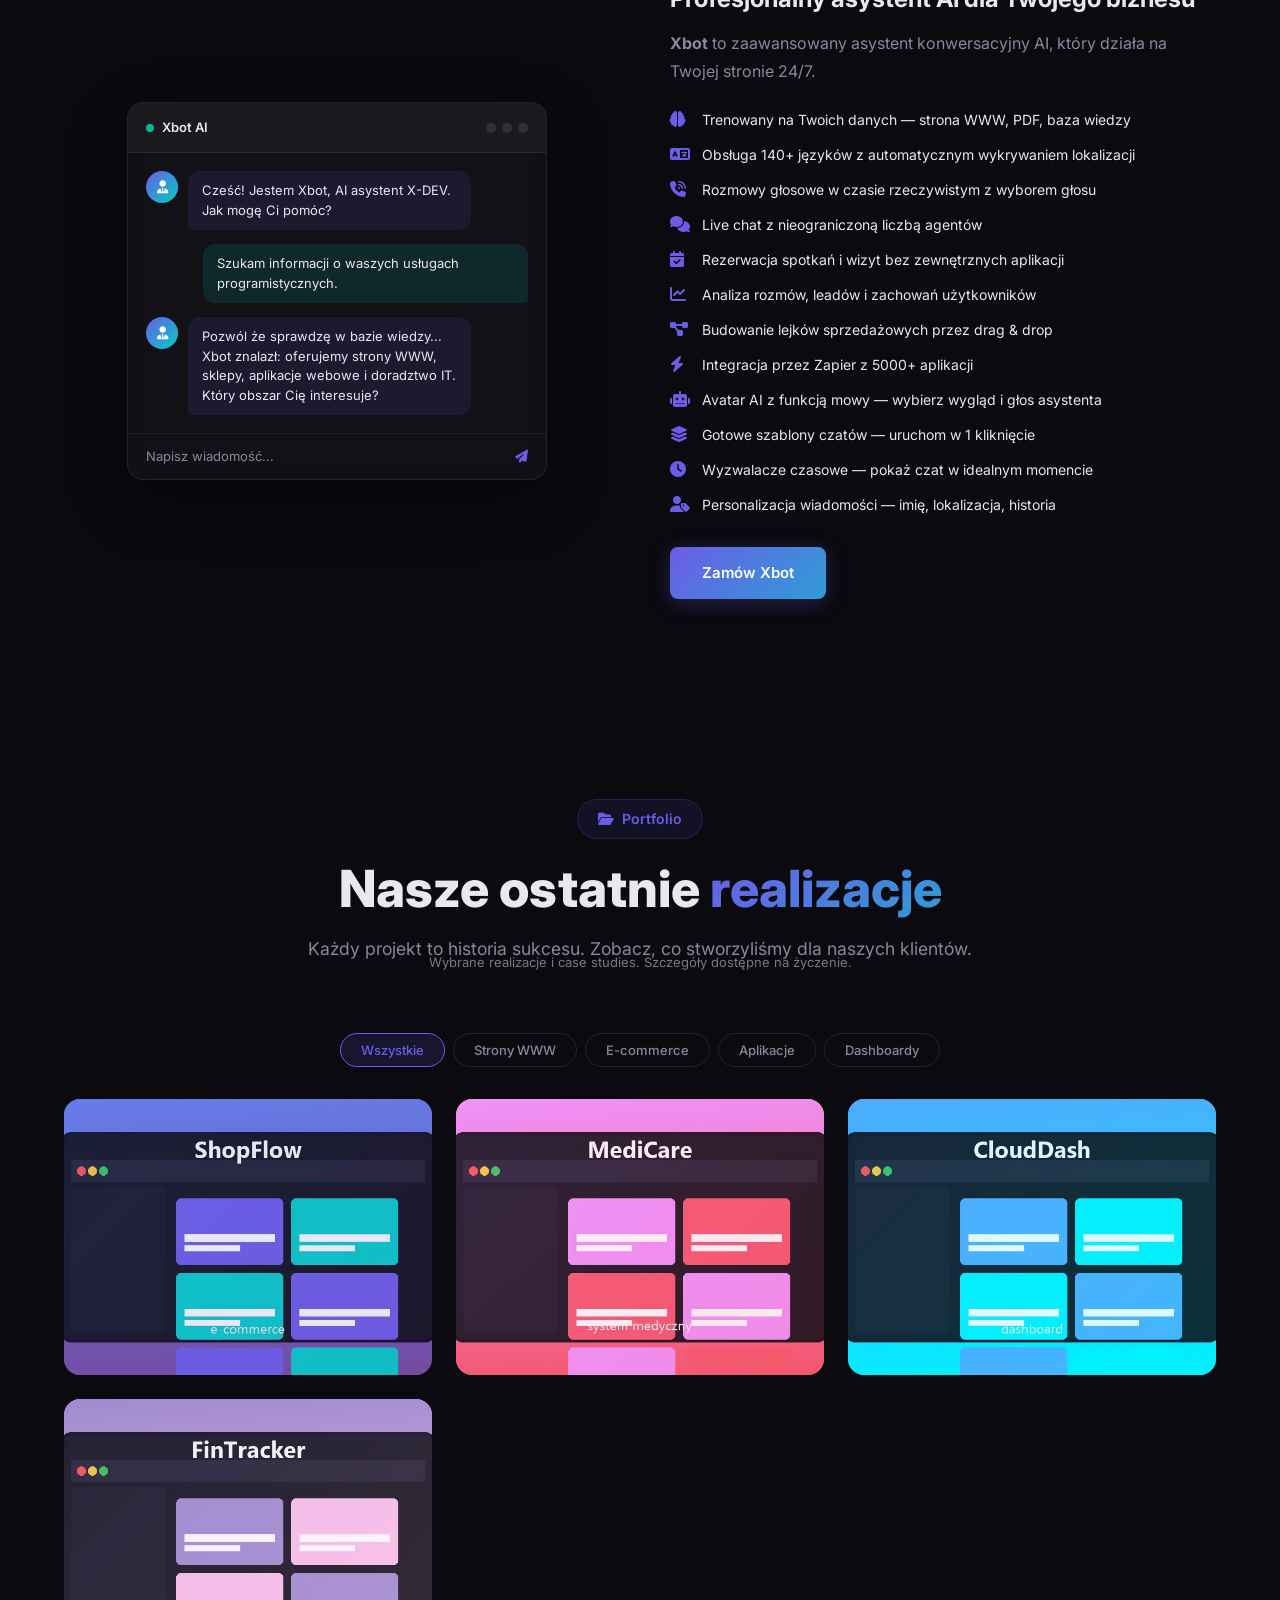
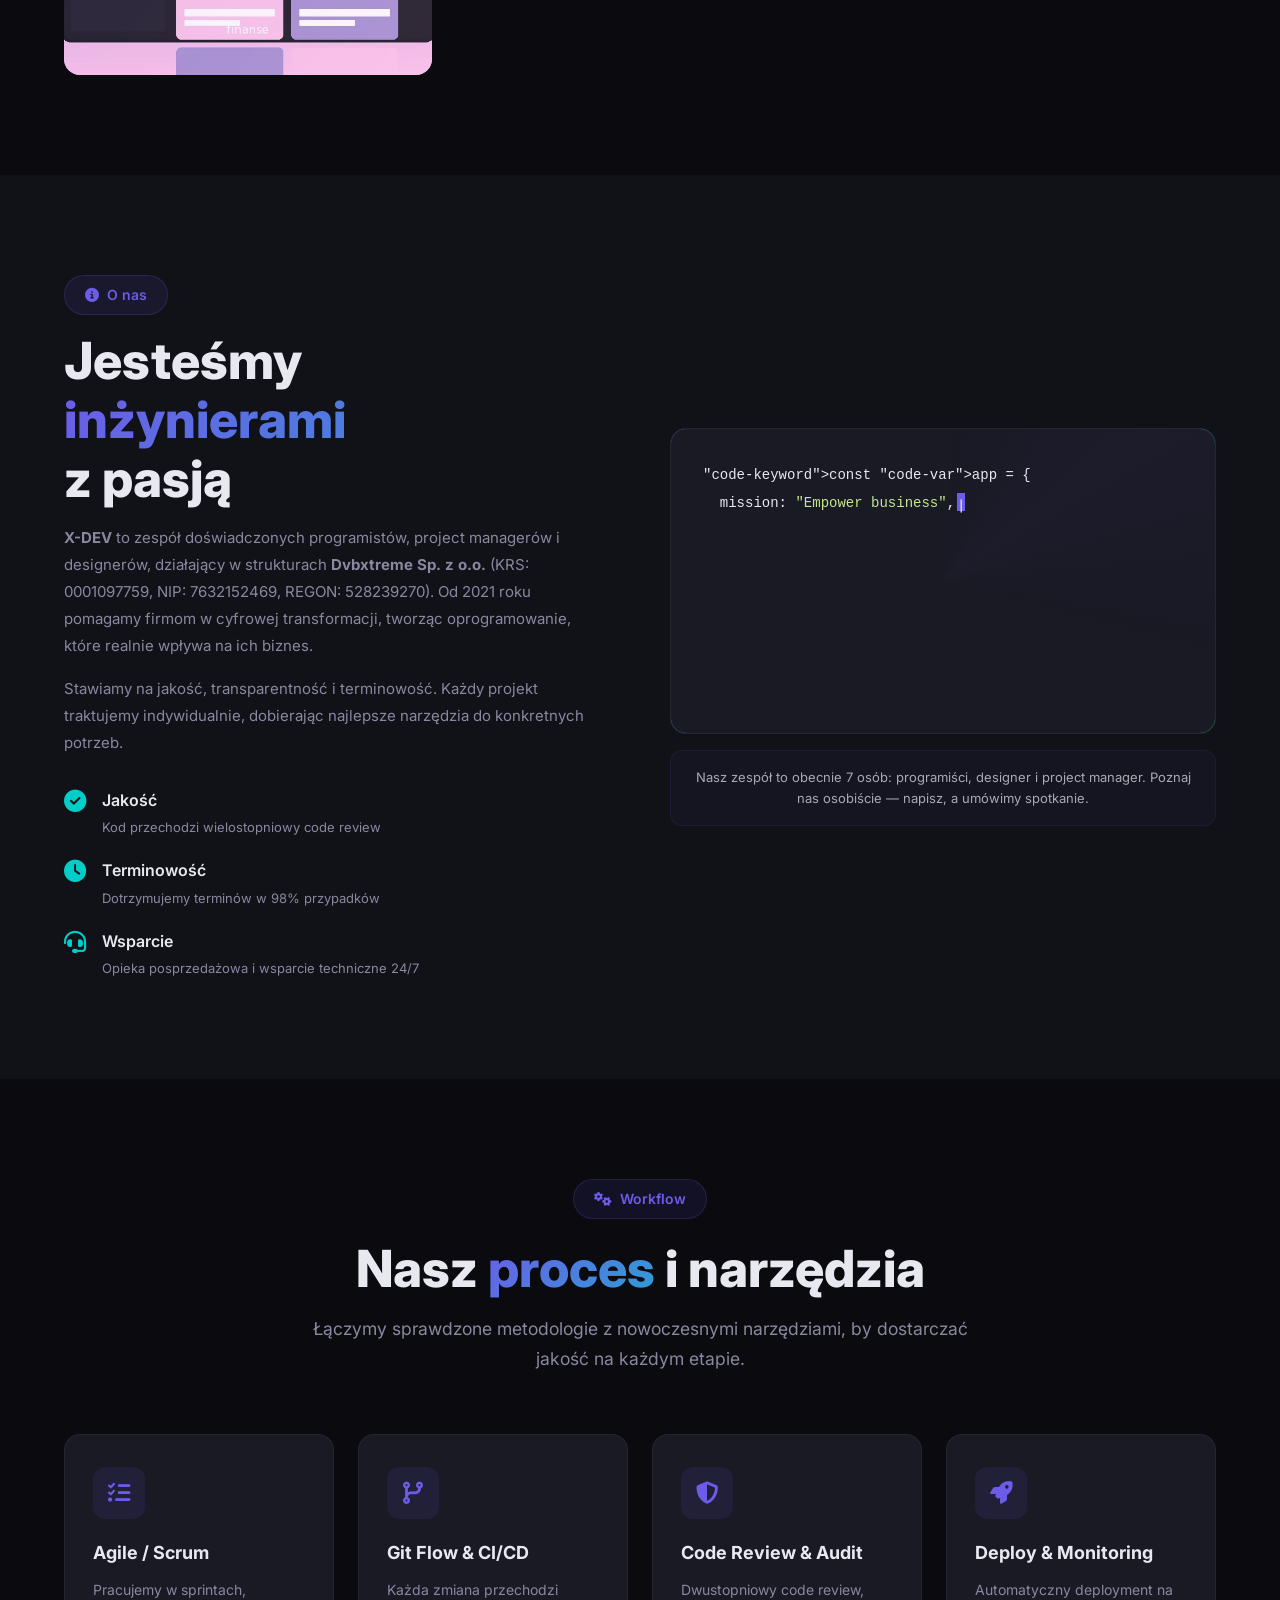
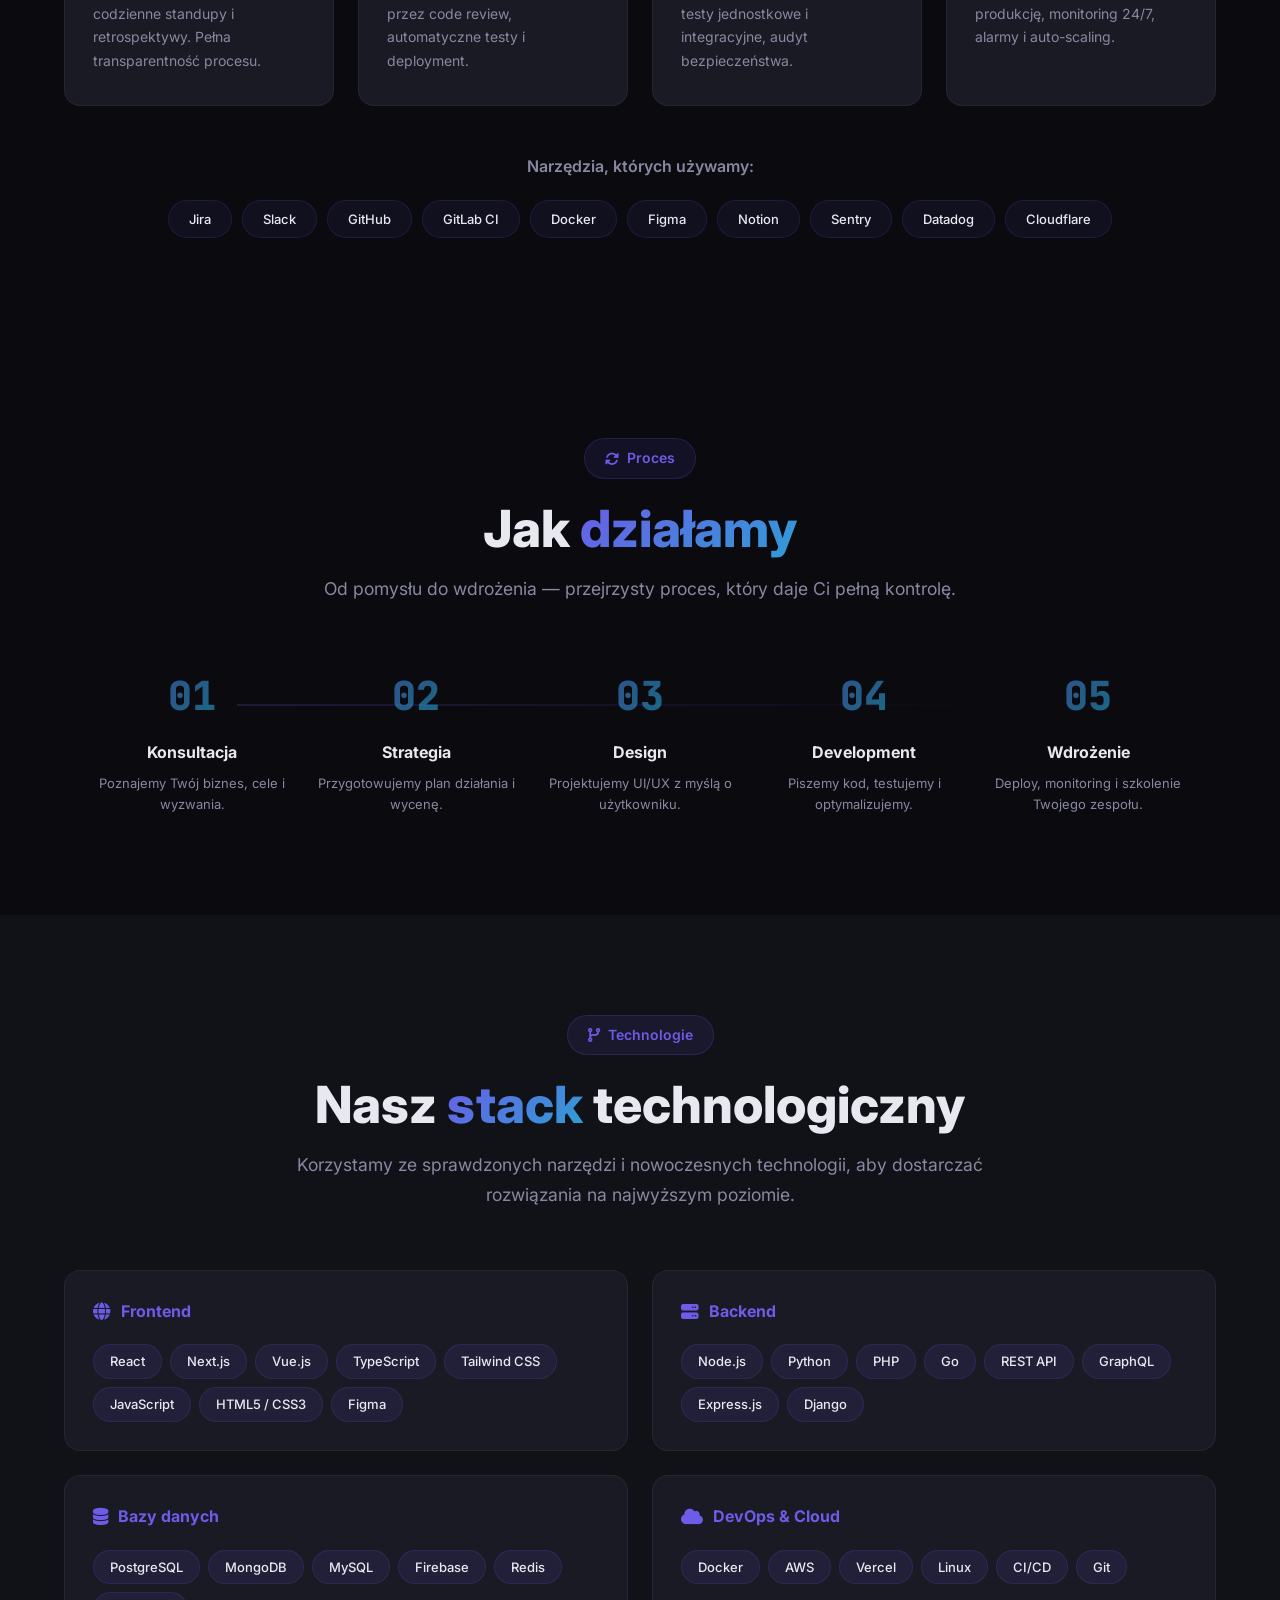
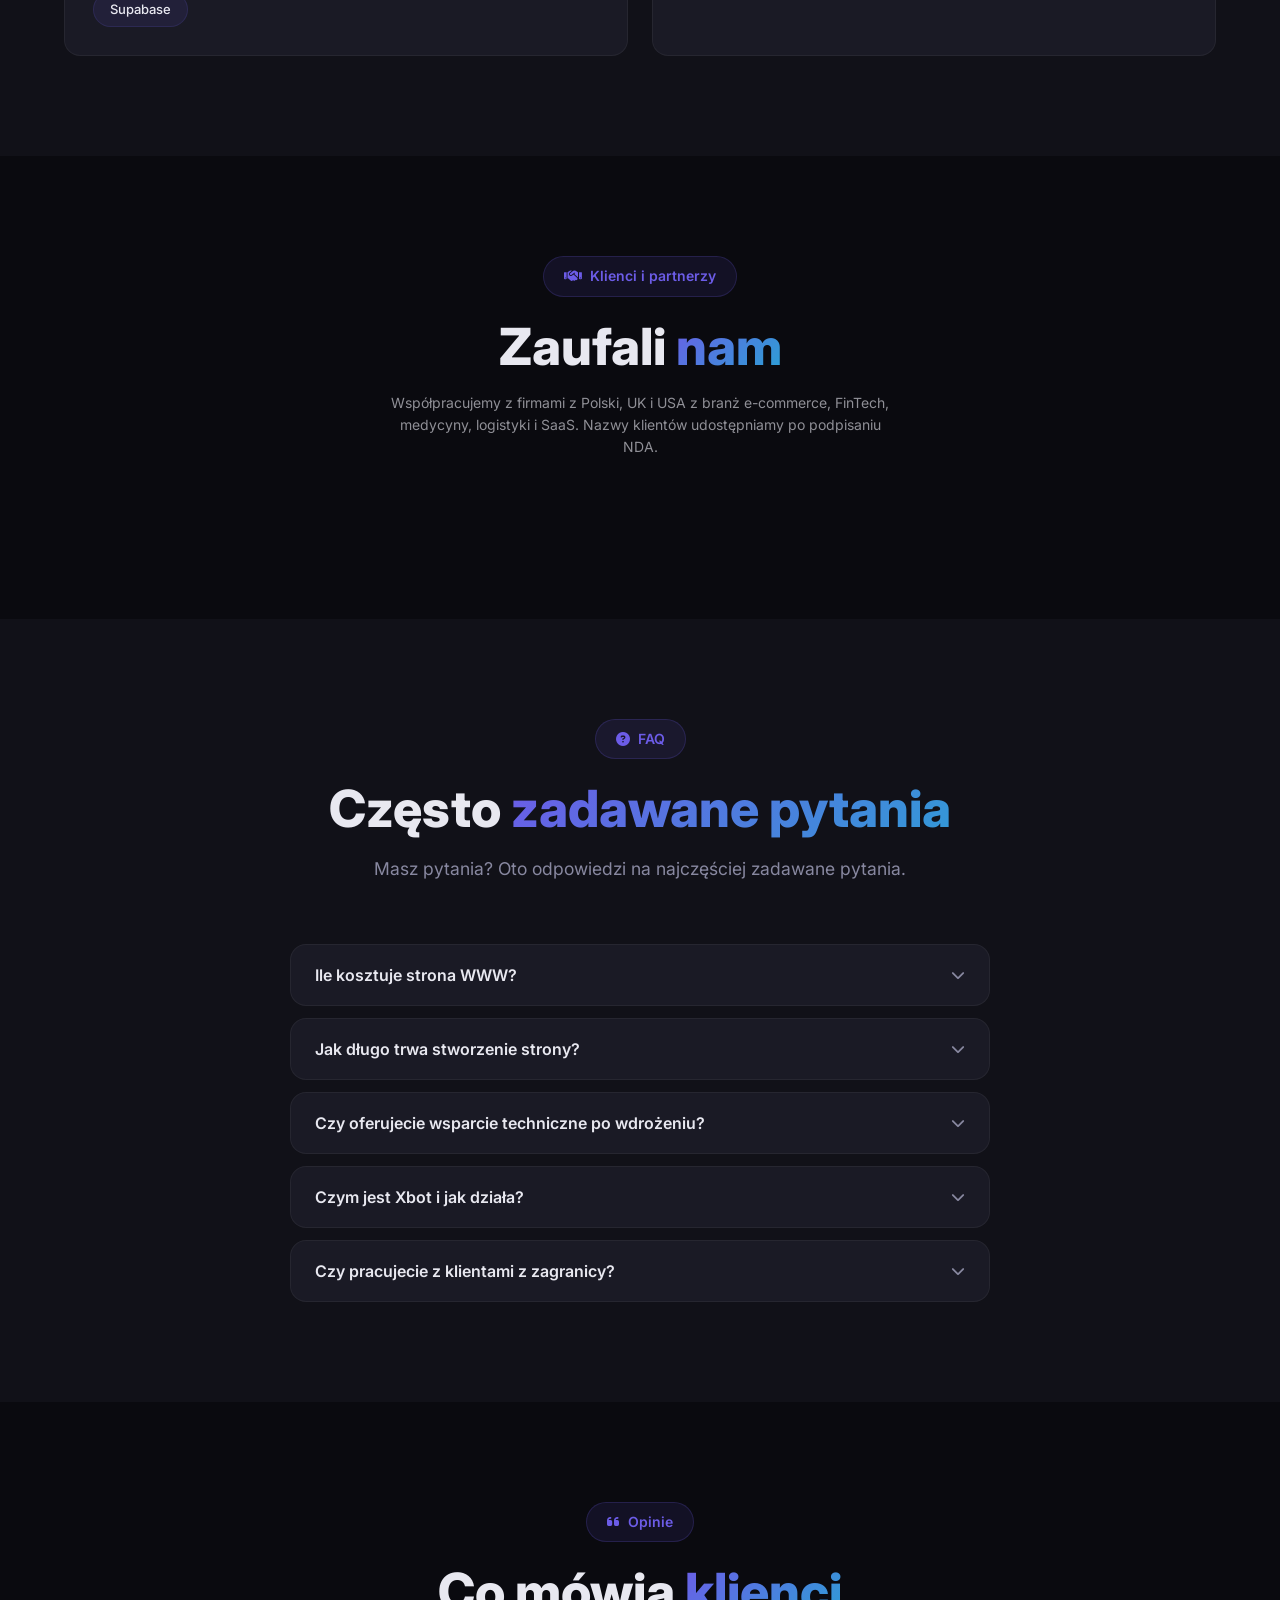
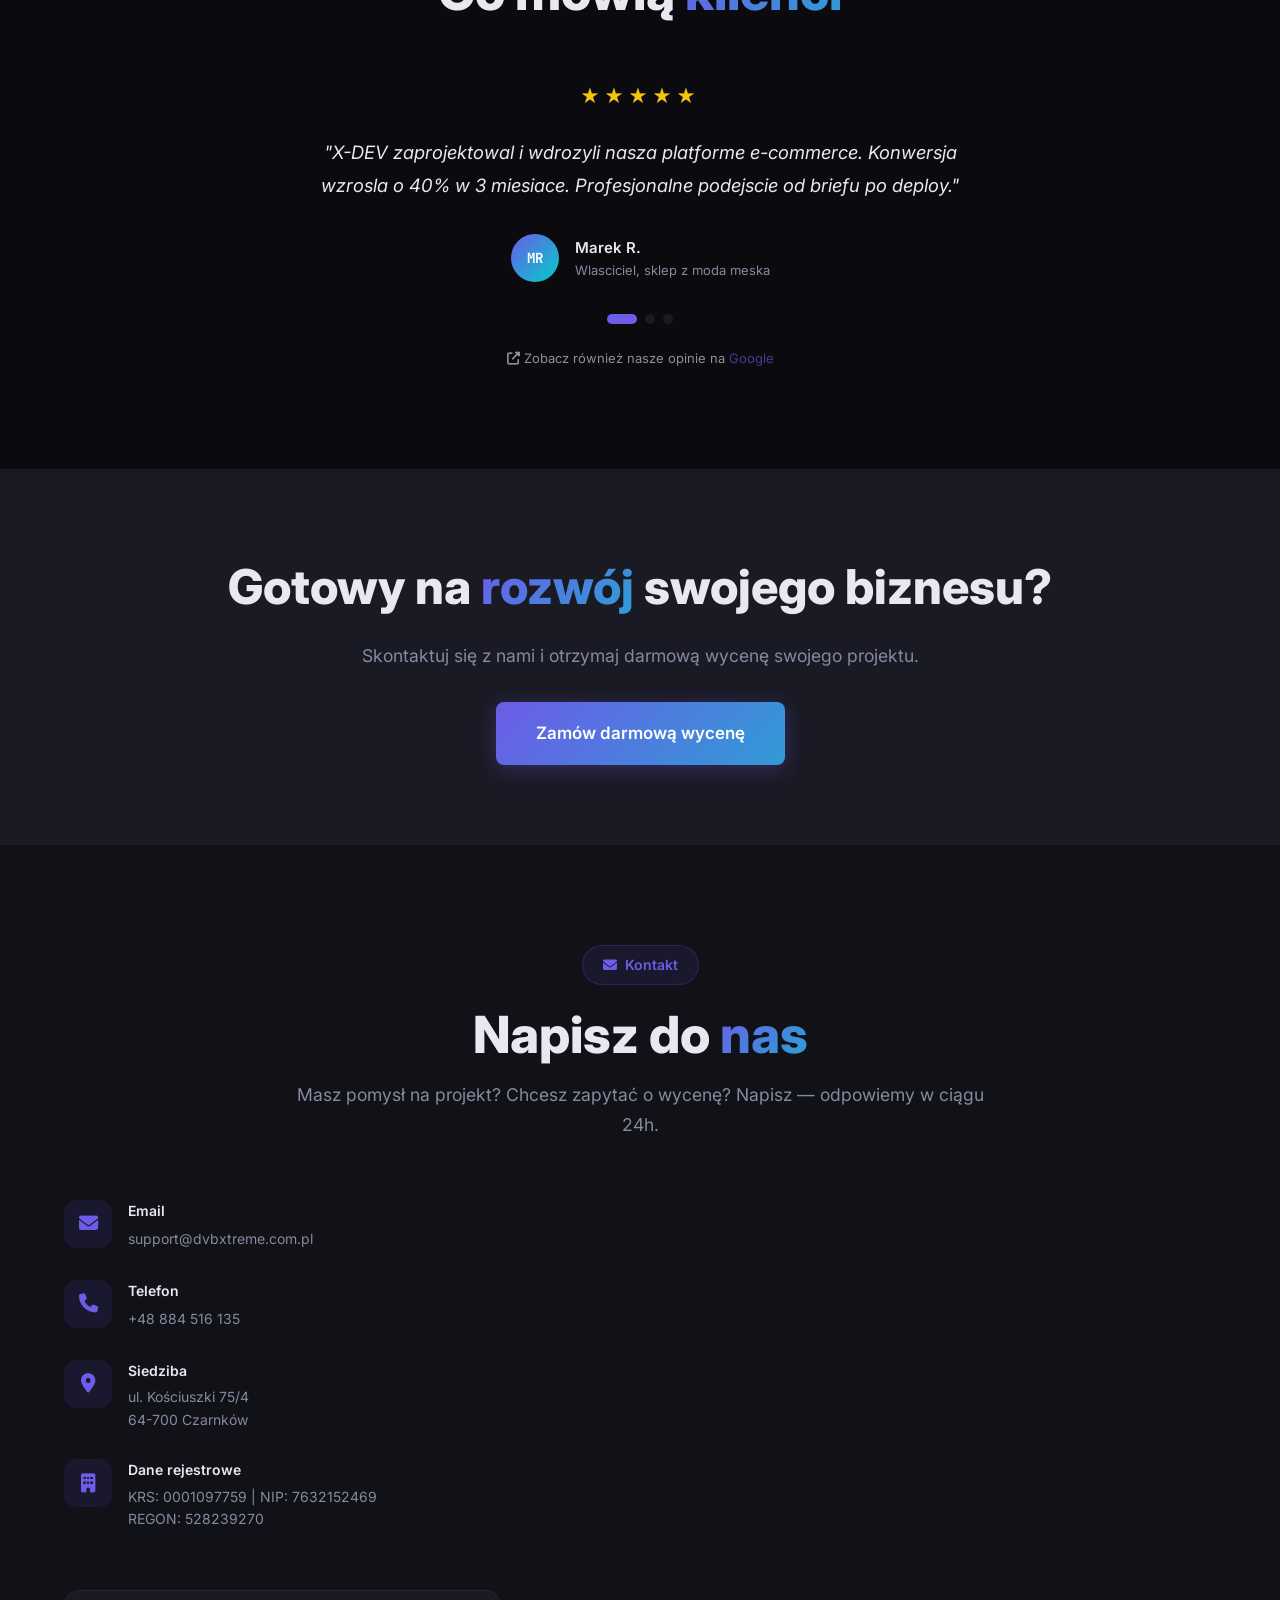
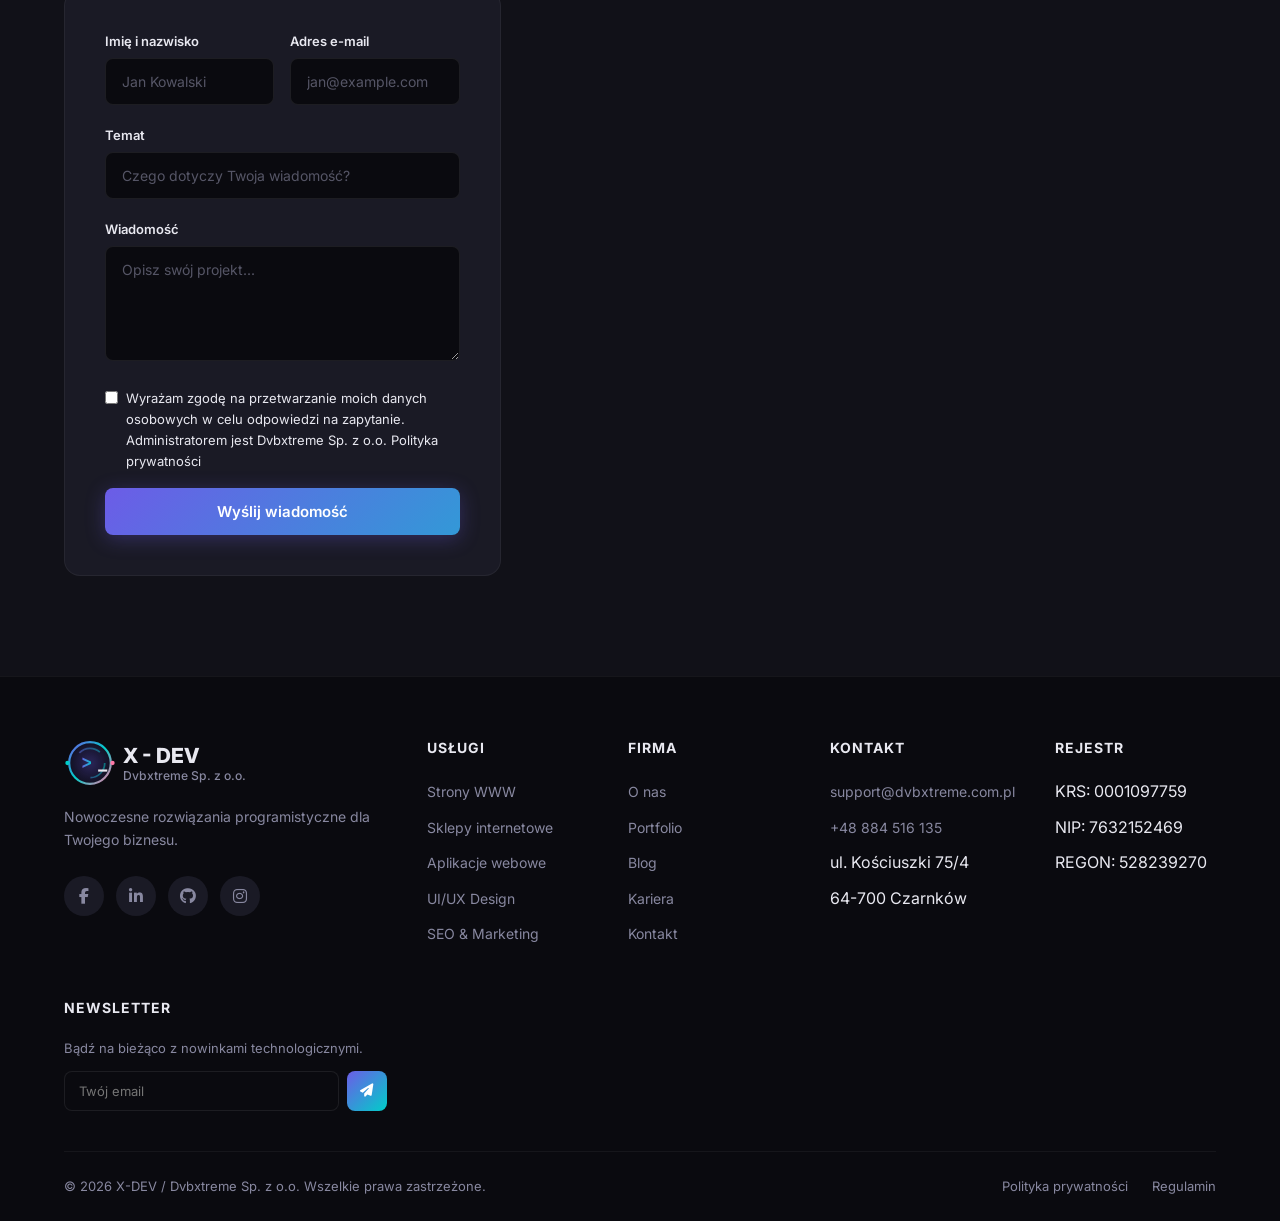
==== commit 213811b0: "Remove unused Search Console meta tag (DNS verification active)" ====
--- a/index.html
+++ b/index.html
@@ -204,7 +204,7 @@
 gtag('config', 'G-2L9BQ28KFJ');
 </script>
 
-<meta name="google-site-verification" content="TWÓJ_KOD_WERYFIKACYJNY">
+
 <link rel="stylesheet" href="https://cdnjs.cloudflare.com/ajax/libs/font-awesome/6.5.1/css/all.min.css">
 <link rel="stylesheet" href="style.css">
 <link rel="manifest" href="manifest.json">
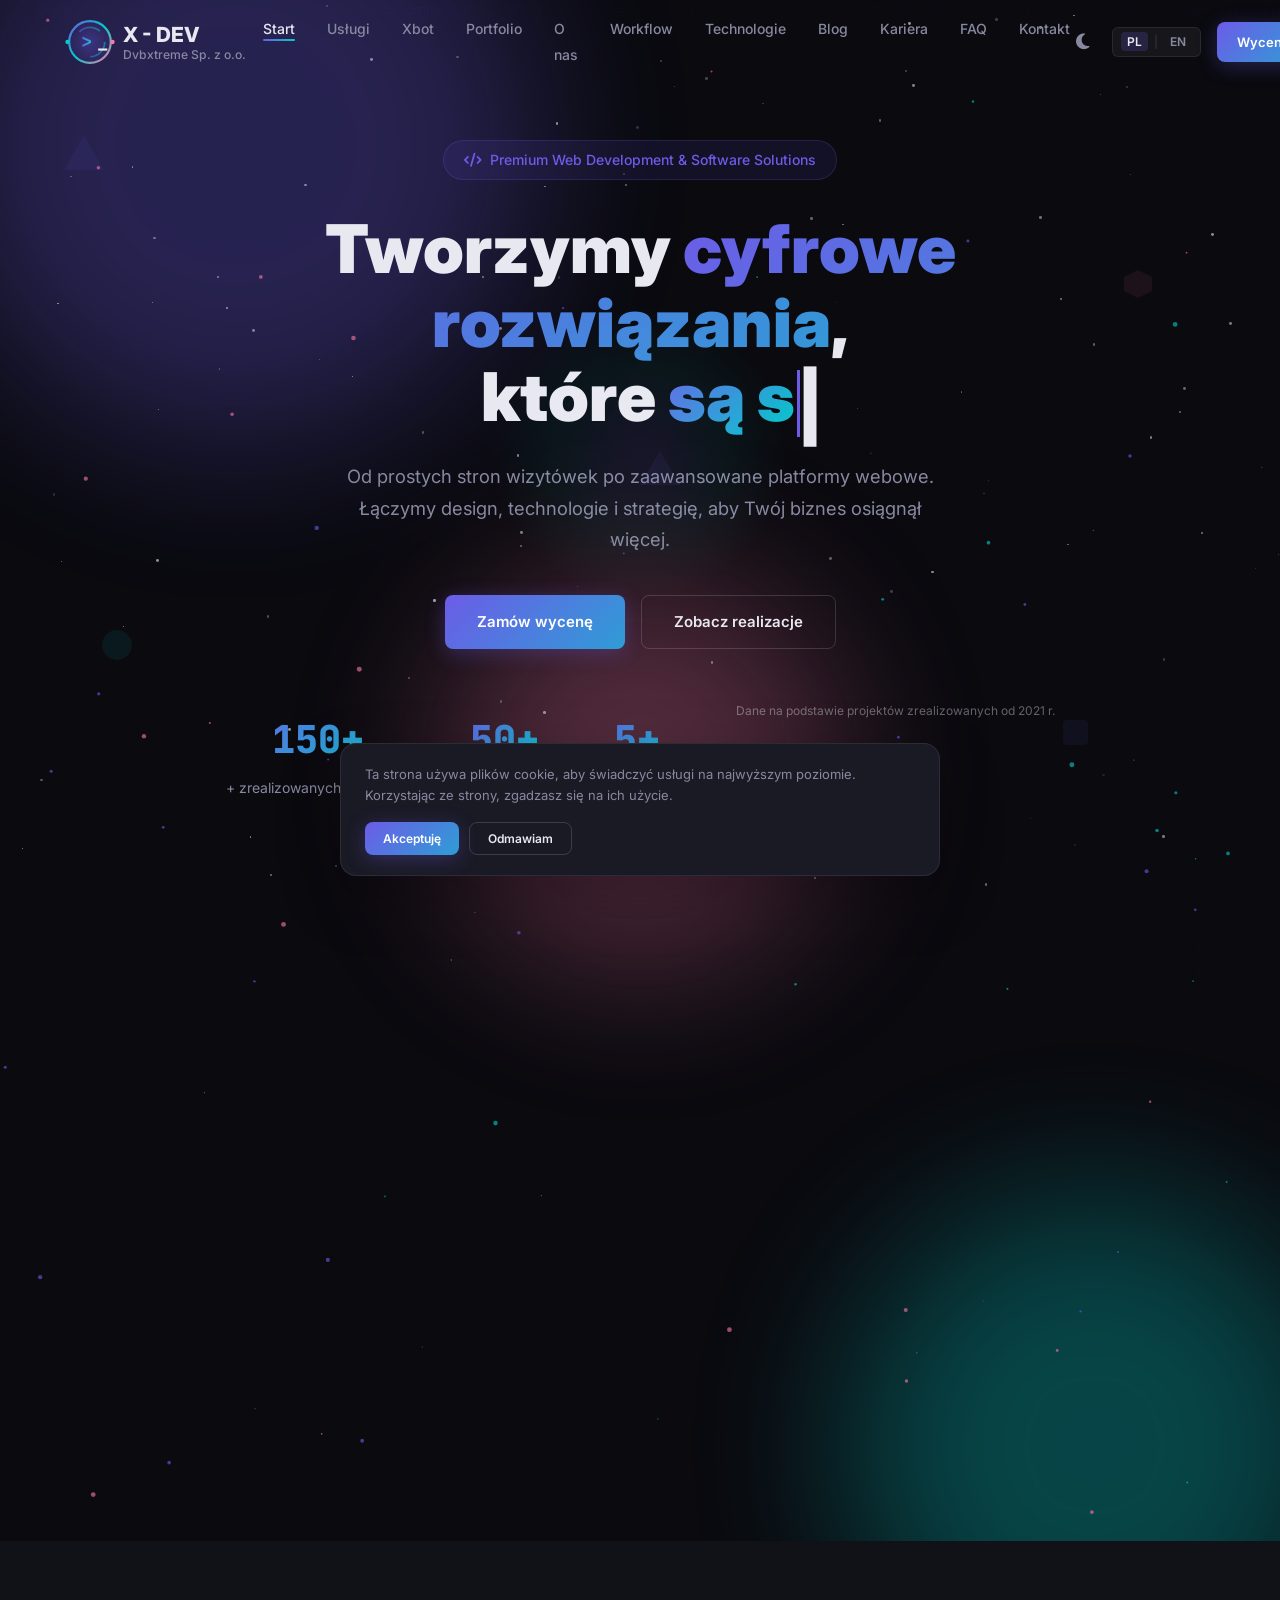
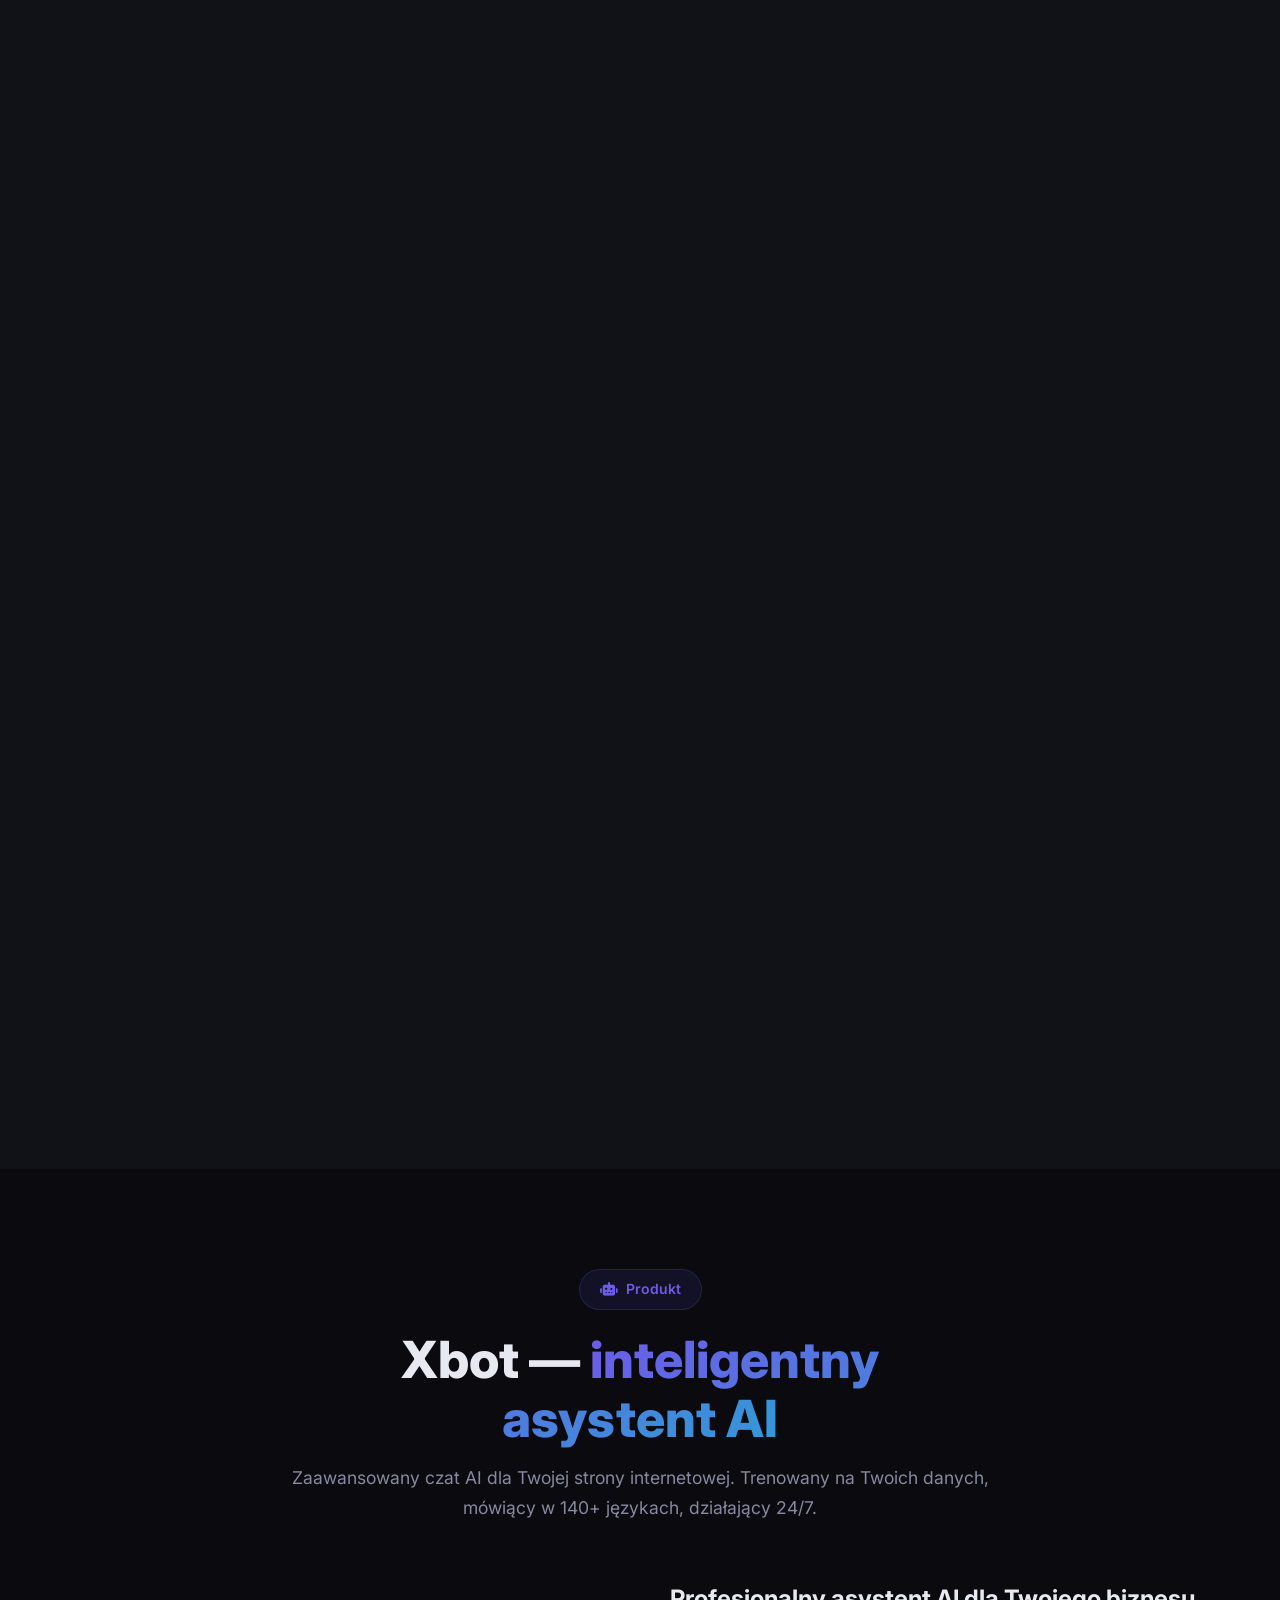
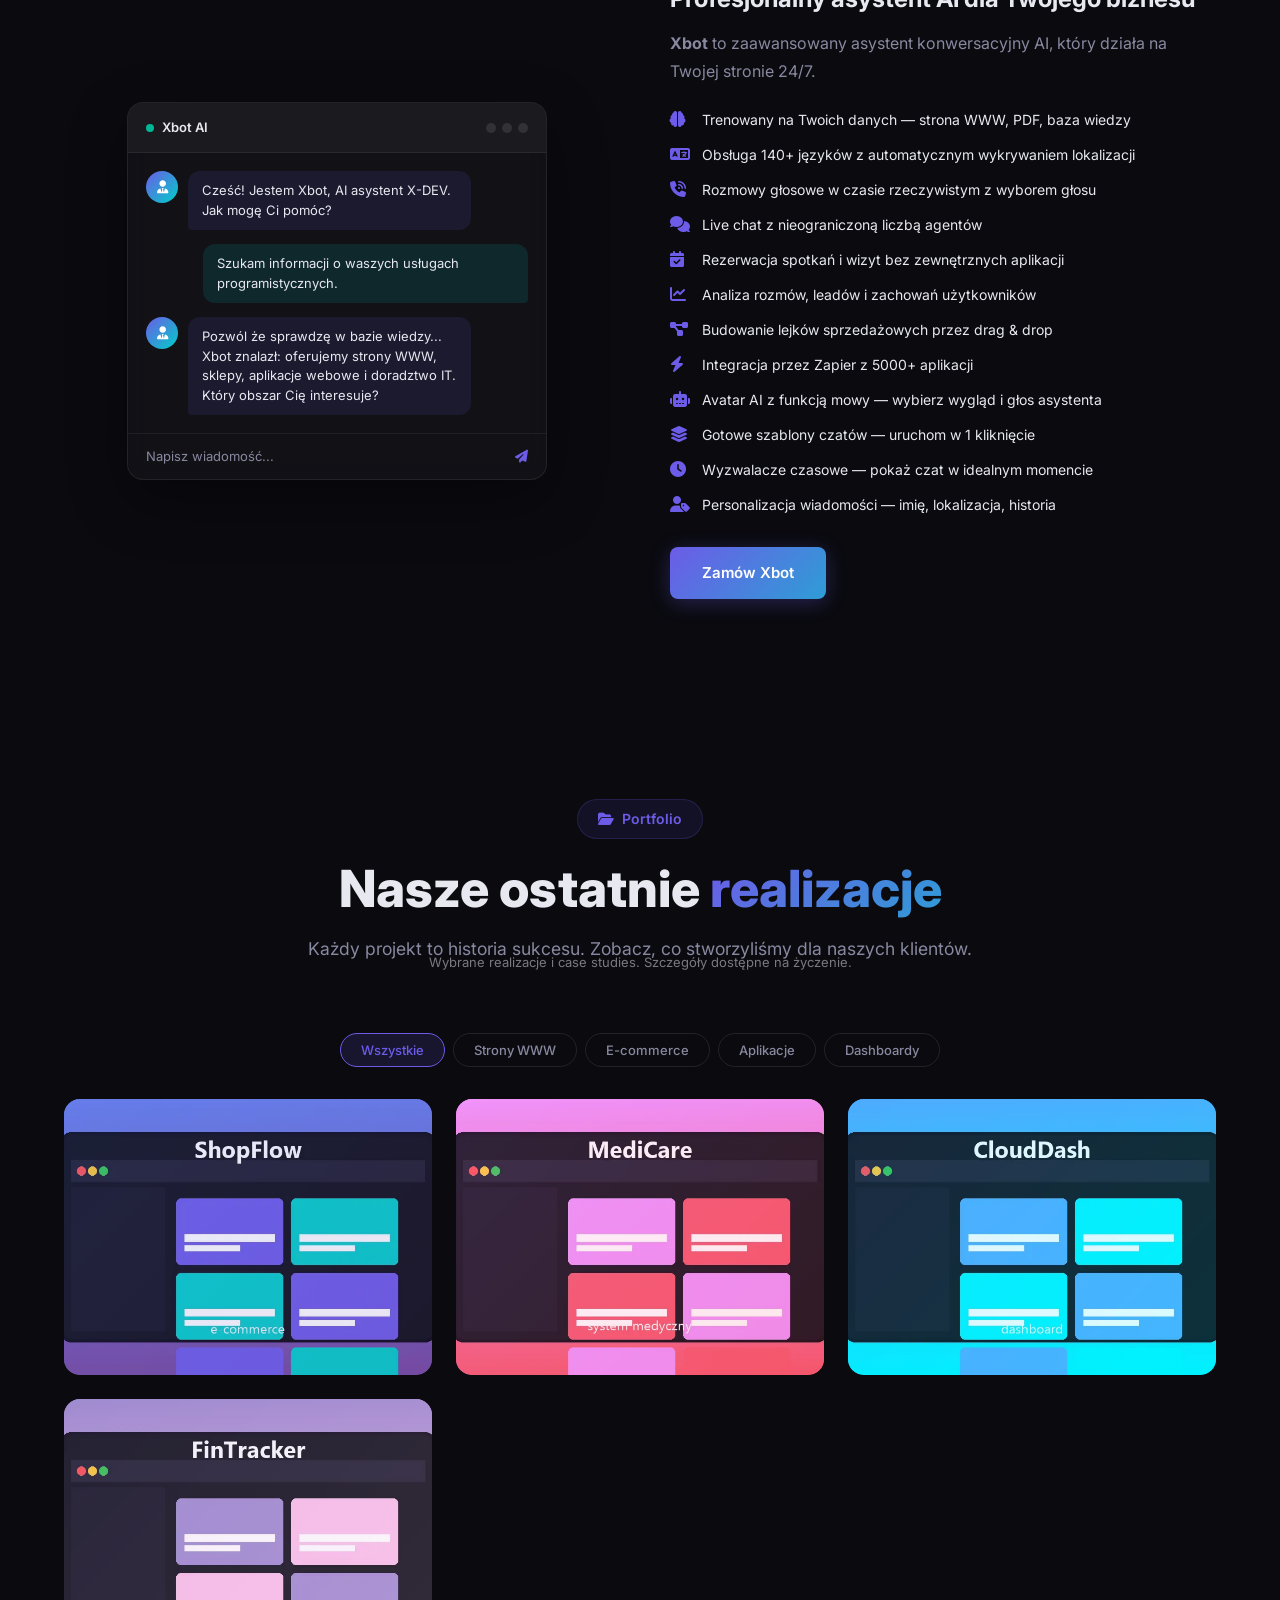
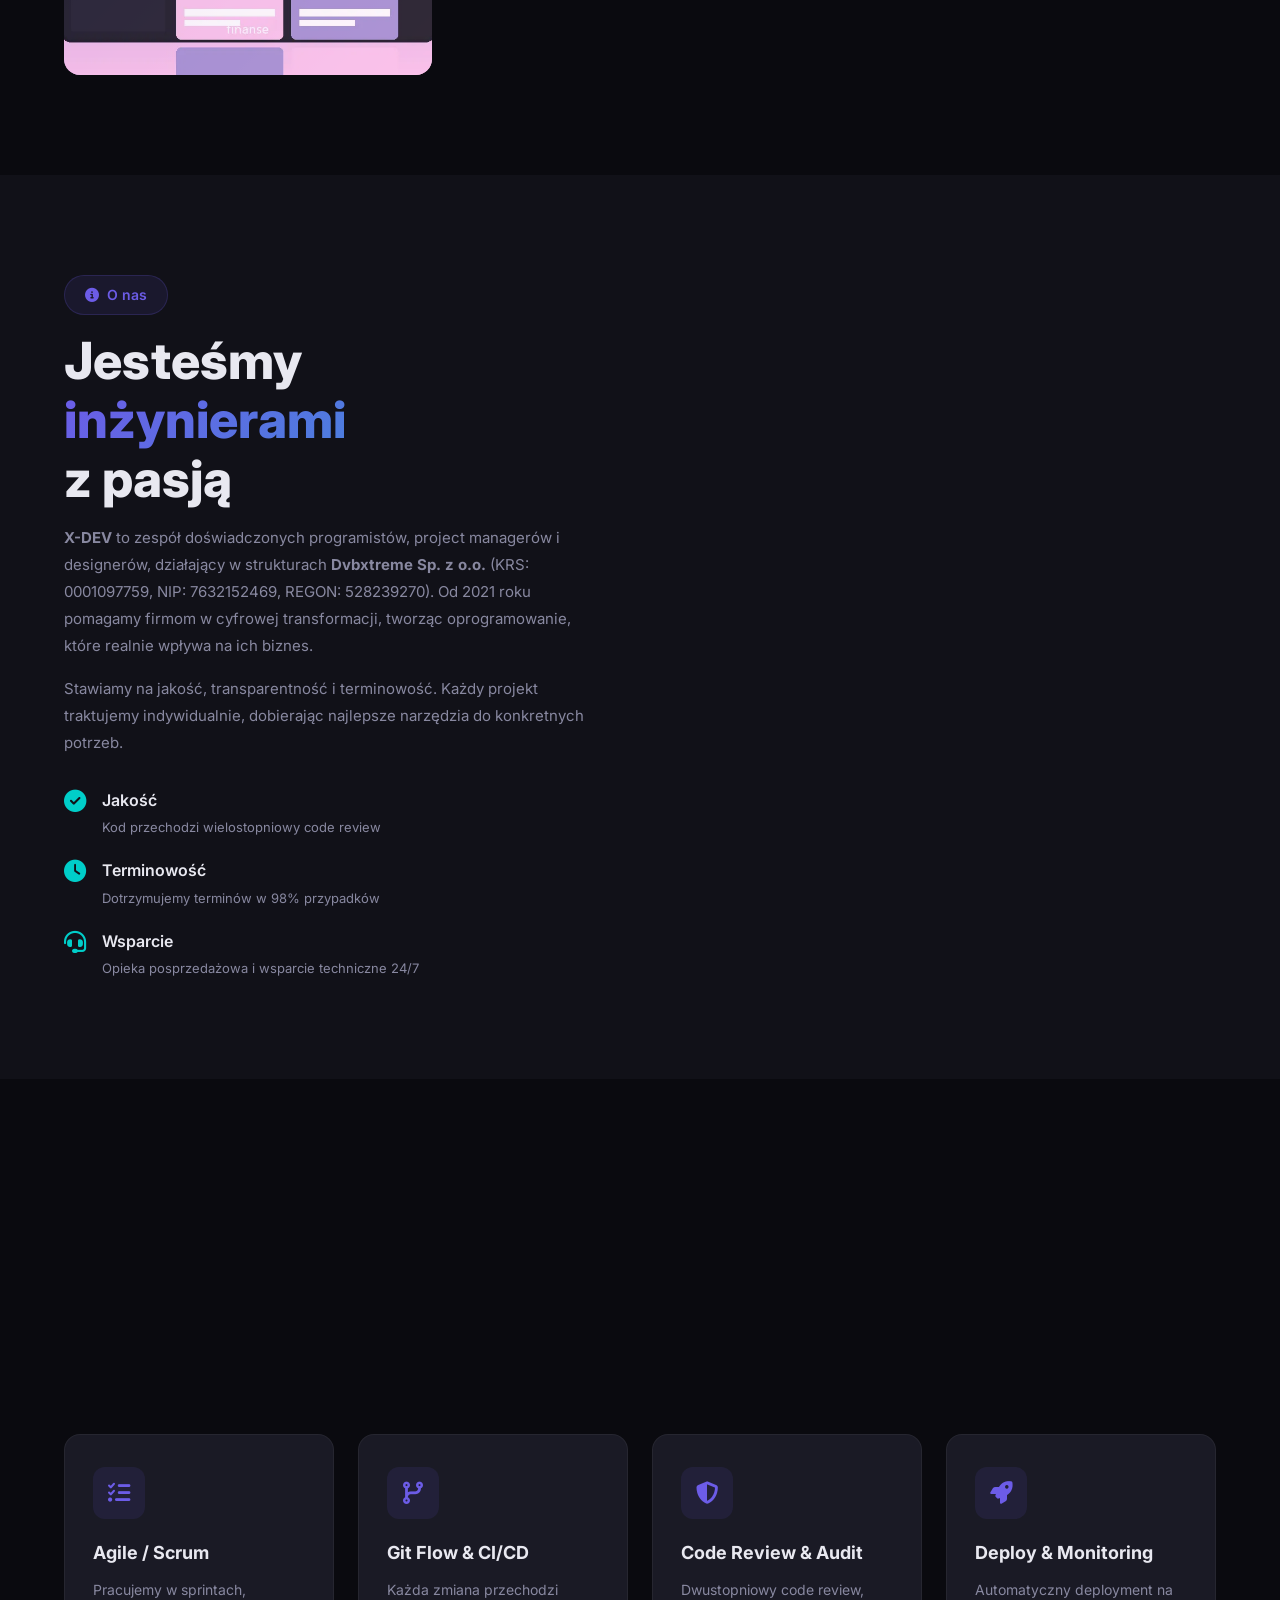
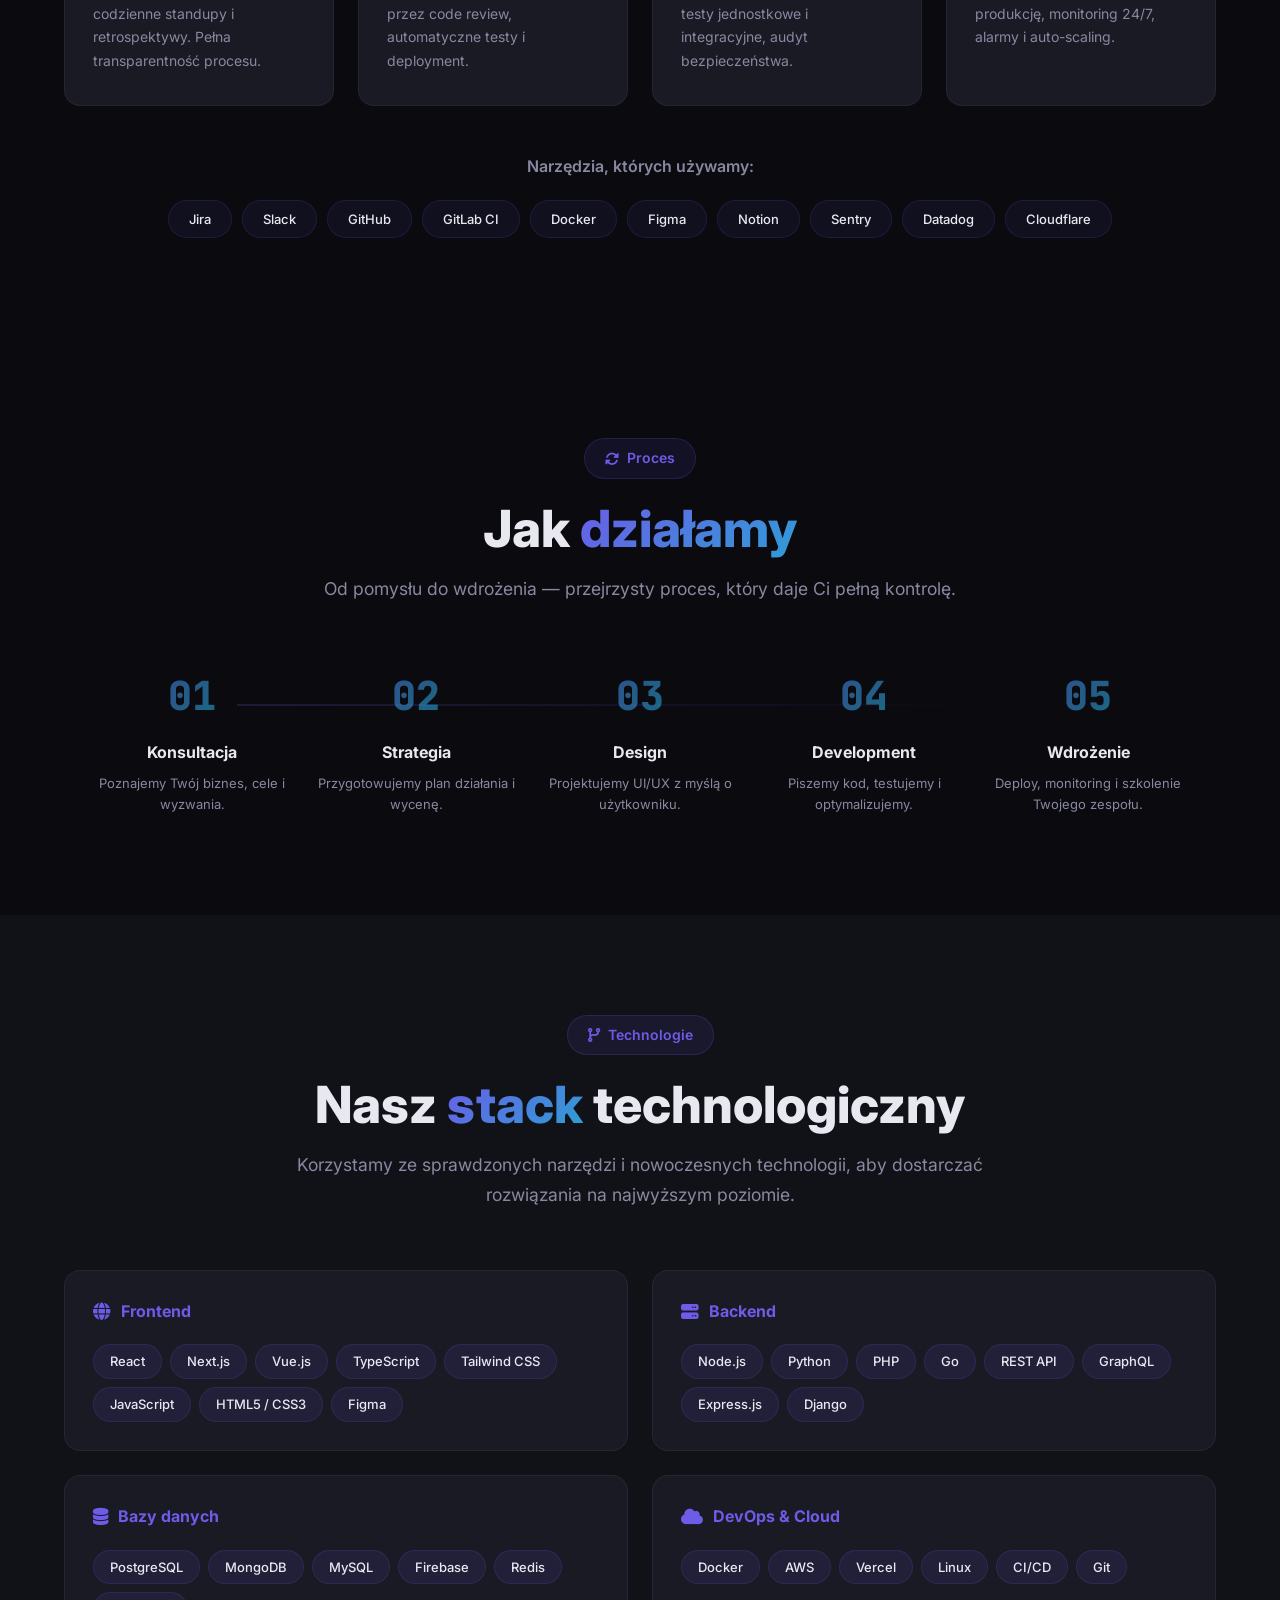
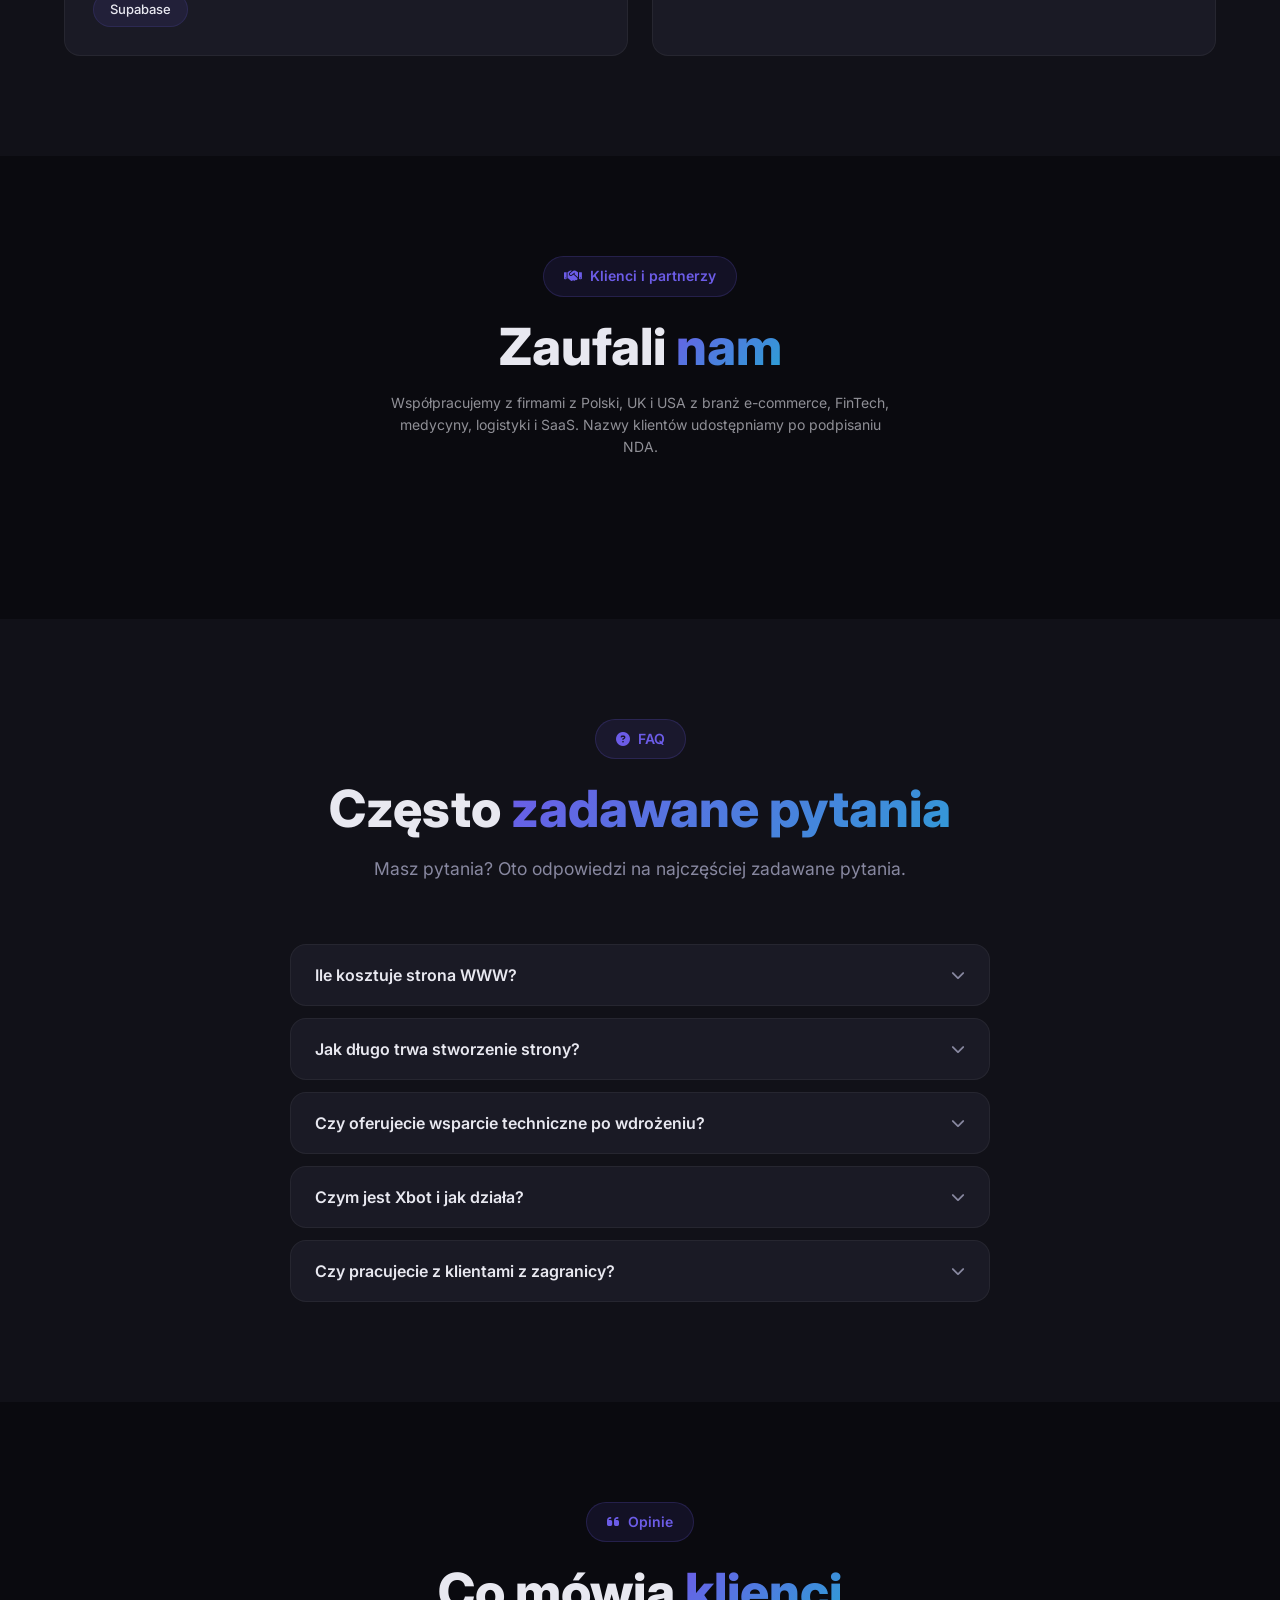
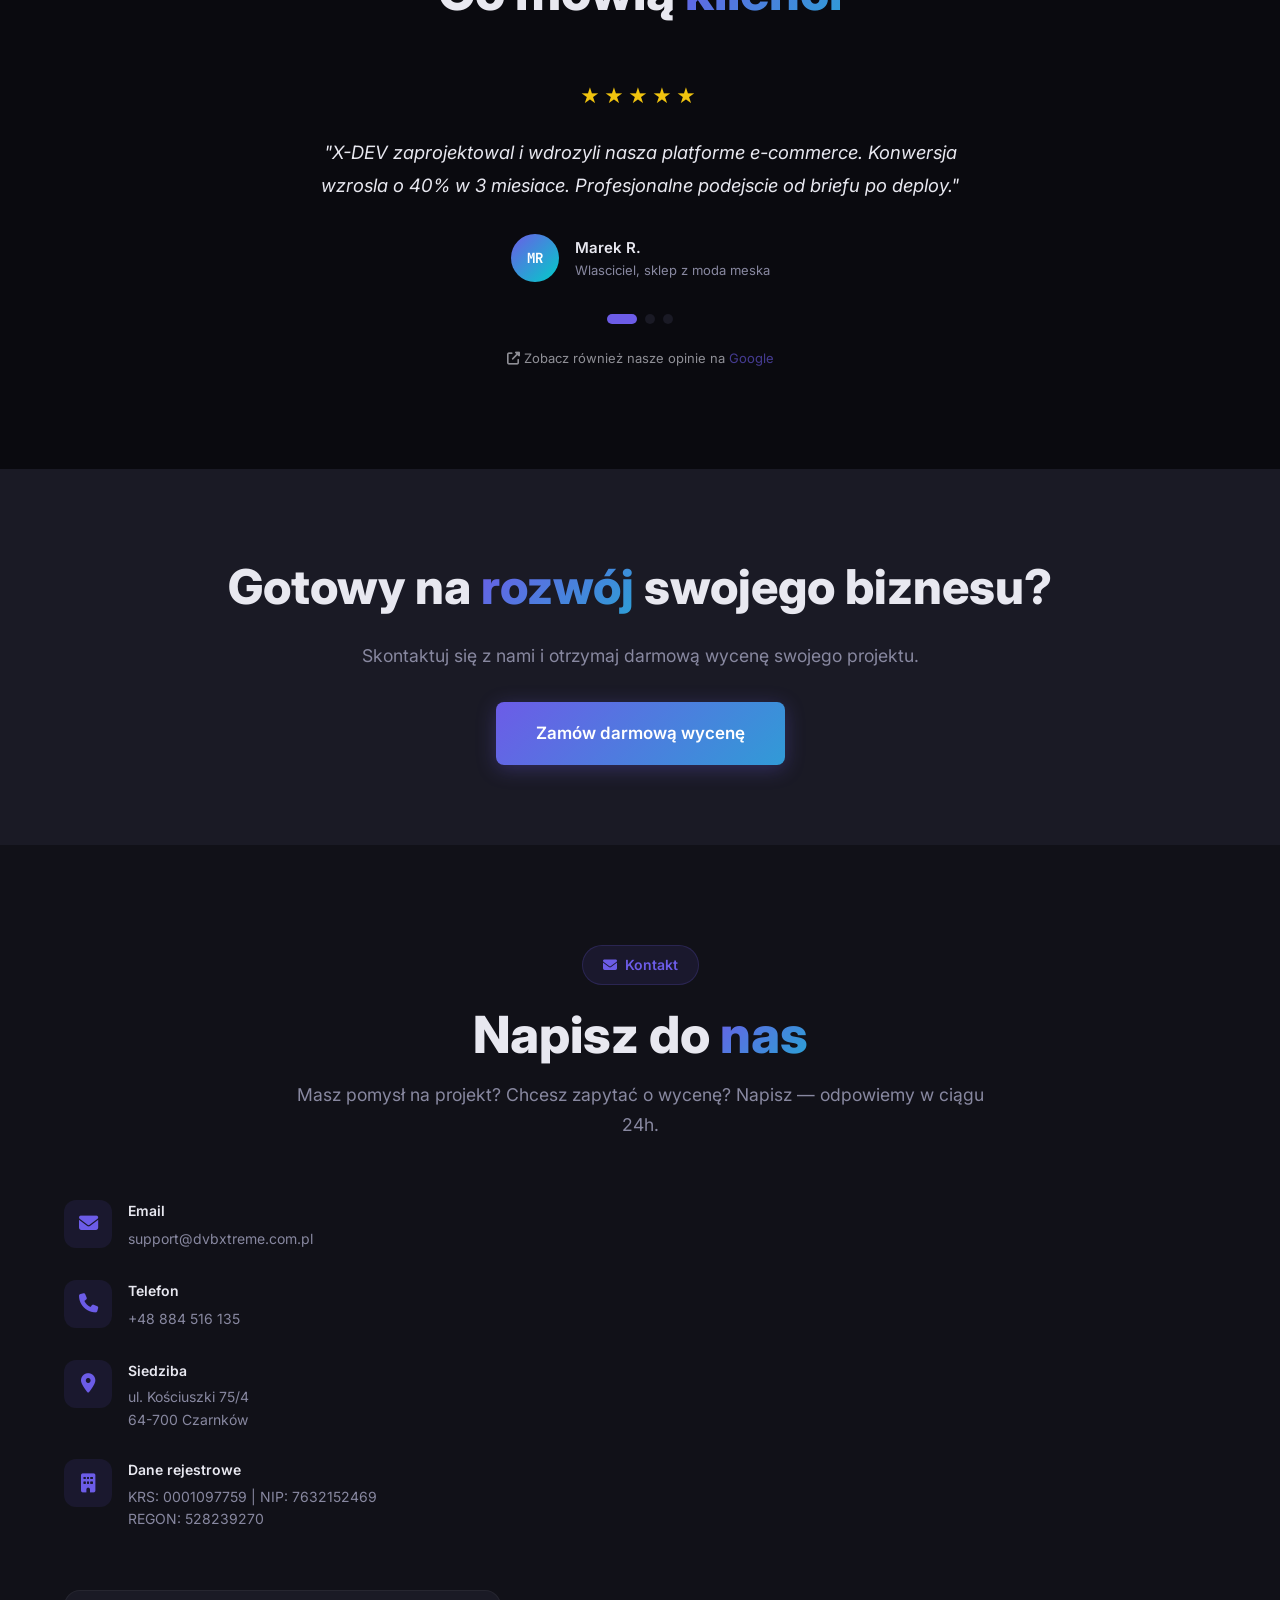
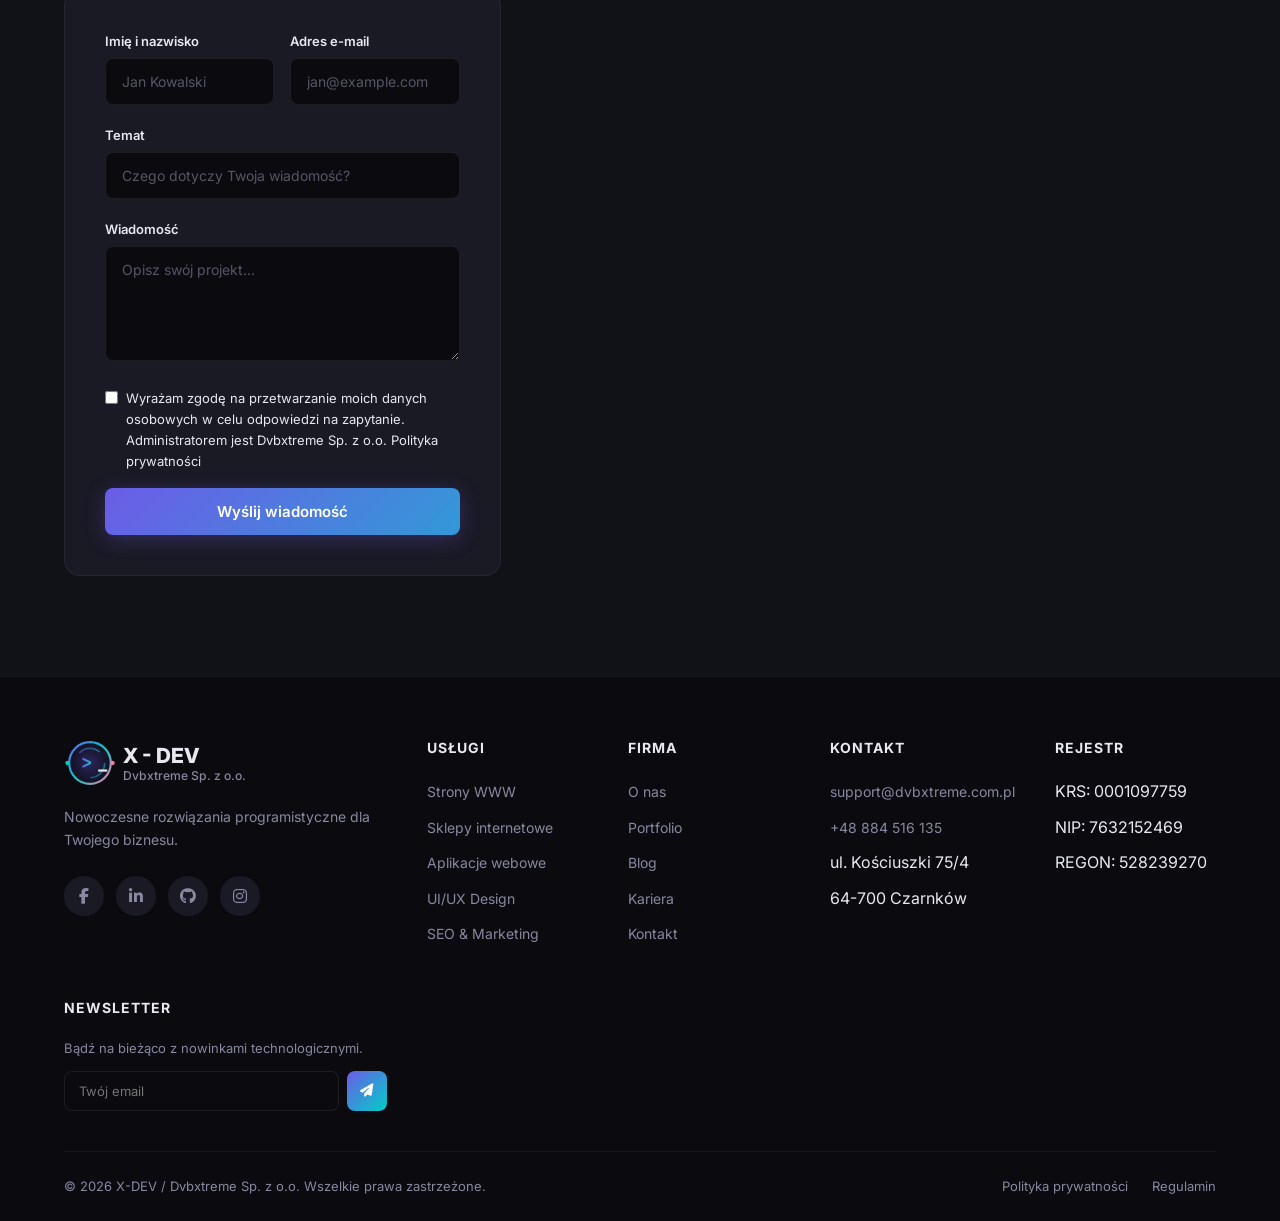
==== commit 10f0dfb0: "Switch from FormSubmit to own PHP mail handler via Gmail SMTP - send.php: full POST handler for cont" ====
--- a/index.html
+++ b/index.html
@@ -946,7 +946,7 @@
       <div class="contact-map reveal">
         <iframe src="https://www.google.com/maps?q=Czarnk%C3%B3w&output=embed" width="100%" height="220" style="border:0;border-radius:var(--radius);" allowfullscreen="" loading="lazy" referrerpolicy="no-referrer-when-downgrade" title="X-DEV Czarnków"></iframe>
       </div>
-      <form class="contact-form reveal" id="contactForm" action="https://formsubmit.co/support@dvbxtreme.com.pl" method="POST" data-form="ajax">
+      <form class="contact-form reveal" id="contactForm" action="send.php" method="POST" data-form="ajax">
         <div class="form-row">
           <div class="form-group">
             <label for="name" data-i18n="form.name">Imię i nazwisko</label>
@@ -971,8 +971,7 @@
             <span data-i18n="form.rodo">Wyrażam zgodę na przetwarzanie moich danych osobowych w celu odpowiedzi na zapytanie. Administratorem jest Dvbxtreme Sp. z o.o. <a href="polityka-prywatnosci.html" target="_blank" style="color:var(--accent);text-decoration:underline;">Polityka prywatności</a></span>
           </label>
         </div>
-        <input type="hidden" name="_captcha" value="false">
-        <input type="hidden" name="_template" value="table">
+        <input type="hidden" name="_type" value="contact">
         <input type="text" name="_honey" style="display:none;">
         <button type="submit" class="btn btn-primary btn-block" data-i18n="form.btn">
           Wyślij wiadomość <i class="fas fa-paper-plane"></i>
@@ -1064,10 +1063,9 @@
       <div class="footer-col footer-newsletter">
         <h4 data-i18n="newsletter.title">Newsletter</h4>
         <p data-i18n="newsletter.desc">Bądź na bieżąco z nowinkami technologicznymi.</p>
-        <form class="newsletter-form" id="newsletterForm" action="https://formsubmit.co/support@dvbxtreme.com.pl" method="POST">
+        <form class="newsletter-form" id="newsletterForm" action="send.php" method="POST">
           <input type="text" name="_honey" style="display:none;">
-          <input type="hidden" name="_subject" value="[X-DEV Newsletter] Nowy subskrybent">
-          <input type="hidden" name="_captcha" value="false">
+          <input type="hidden" name="_type" value="newsletter">
           <input type="email" name="email" id="newsletterEmail" data-i18n-placeholder="newsletter.placeholder" placeholder="Twój email" required>
           <button type="submit" aria-label="Subskrybuj"><i class="fas fa-paper-plane"></i></button>
         </form>
